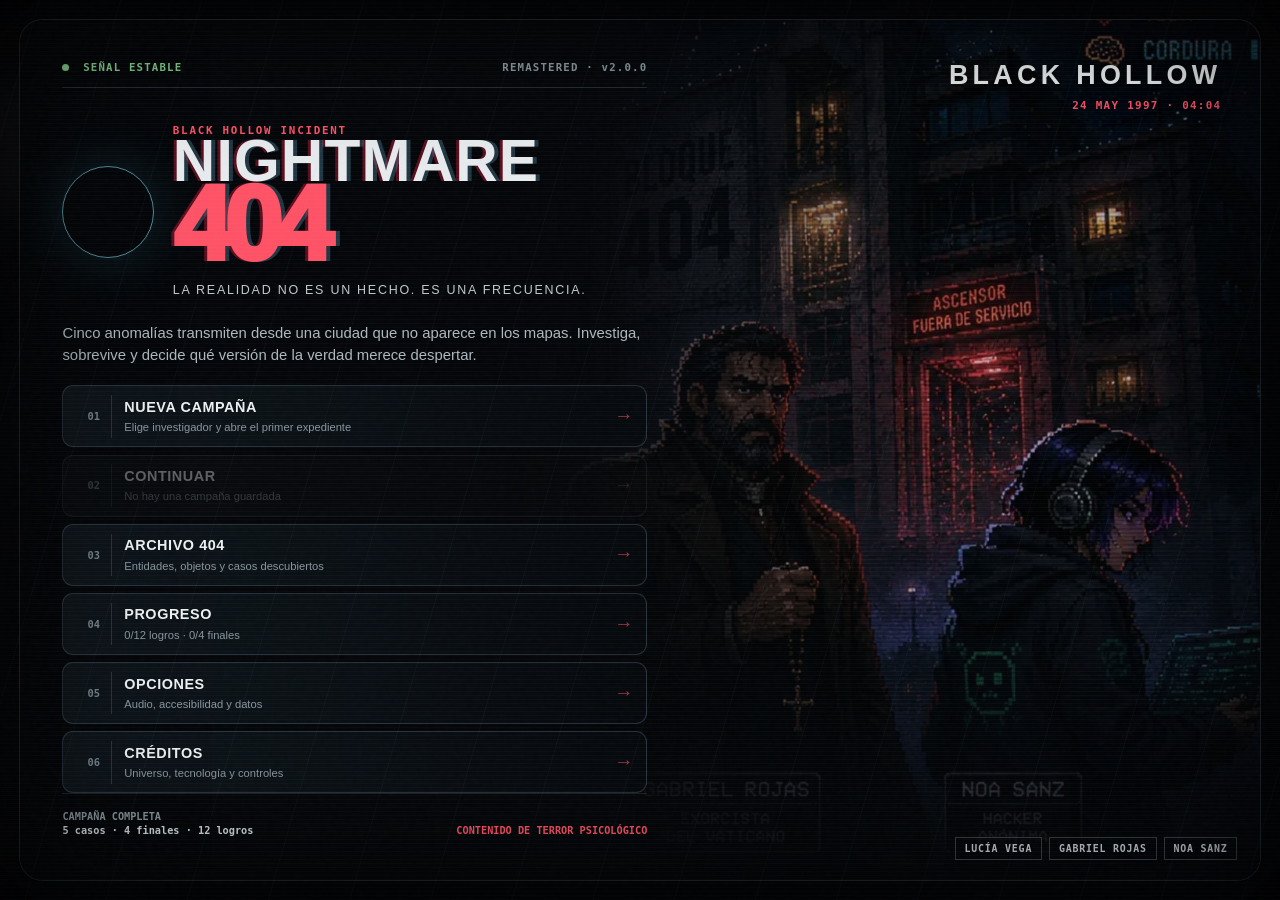
==== index.html @ e3b79ee9 "Add files via upload" ====
<!doctype html>
<html lang="es">
<head>
  <meta charset="utf-8">
  <meta name="viewport" content="width=device-width,initial-scale=1,viewport-fit=cover">
  <meta name="theme-color" content="#08090c">
  <meta name="description" content="Nightmare 404 v2.0.0 Remastered: juego web de terror psicológico, investigación y supervivencia en Black Hollow.">
  <meta name="color-scheme" content="dark">
  <meta name="application-name" content="Nightmare 404">
  <meta name="mobile-web-app-capable" content="yes">
  <meta name="apple-mobile-web-app-capable" content="yes">
  <meta name="apple-mobile-web-app-status-bar-style" content="black-translucent">
  <meta name="apple-mobile-web-app-title" content="Nightmare 404">
  <meta name="referrer" content="no-referrer">
  <meta http-equiv="Content-Security-Policy" content="default-src 'self'; script-src 'self'; style-src 'self'; img-src 'self' data:; font-src 'self'; connect-src 'self'; worker-src 'self'; manifest-src 'self'; object-src 'none'; base-uri 'self'; form-action 'self'">
  <title>Nightmare 404 — Remastered v2.0.0</title>
  <link rel="preload" href="assets/images/menu-hero.webp" as="image" type="image/webp">
  <link rel="icon" href="assets/icons/icon-192.png">
  <link rel="apple-touch-icon" href="assets/icons/icon-192.png">
  <link rel="manifest" href="manifest.webmanifest">
  <link rel="stylesheet" href="css/styles.css">
  <script src="js/data.js" defer></script>
  <script src="js/app.js" defer></script>
</head>
<body>
  <a class="skip-link" href="#main-content">Saltar al contenido</a>
  <div class="ambient-backdrop" aria-hidden="true"></div>
  <div class="rain-canvas" aria-hidden="true"></div>
  <div class="crt" aria-hidden="true"></div>
  <div class="noise" aria-hidden="true"></div>
  <div class="vignette" aria-hidden="true"></div>

  <main id="main-content" class="app-shell" tabindex="-1">
    <section id="screen-menu" class="screen screen--active menu-screen" aria-labelledby="game-title" aria-hidden="false">
      <div class="menu-cinematic">
        <div class="menu-visual" role="img" aria-label="Los investigadores frente al Bloque 404 bajo una tormenta">
          <div class="menu-visual__label"><span>BLACK HOLLOW</span><b>24 MAY 1997 · 04:04</b></div>
          <div class="menu-visual__cast" aria-hidden="true">
            <span>LUCÍA VEGA</span><span>GABRIEL ROJAS</span><span>NOA SANZ</span>
          </div>
        </div>

        <div class="menu-interface">
          <header class="system-strip">
            <span class="system-strip__signal"><i aria-hidden="true"></i> SEÑAL <b id="menu-signal">ESTABLE</b></span>
            <span>REMASTERED · v2.0.0</span>
          </header>

          <div class="menu-brand">
            <img src="assets/images/universe-404.webp" alt="Símbolo del Universo 404" class="universe-logo" width="768" height="768" decoding="async" fetchpriority="high">
            <div>
              <p class="overline">BLACK HOLLOW INCIDENT</p>
              <h1 id="game-title"><span>NIGHTMARE</span><strong>404</strong></h1>
              <p class="tagline">La realidad no es un hecho. Es una frecuencia.</p>
            </div>
          </div>

          <p class="menu-premise">Cinco anomalías transmiten desde una ciudad que no aparece en los mapas. Investiga, sobrevive y decide qué versión de la verdad merece despertar.</p>

          <nav class="main-menu" aria-label="Menú principal">
            <button type="button" data-action="new-game">
              <span class="menu-command">01</span><span><b>Nueva campaña</b><small>Elige investigador y abre el primer expediente</small></span><i aria-hidden="true">→</i>
            </button>
            <button type="button" data-action="continue" id="continue-btn">
              <span class="menu-command">02</span><span><b>Continuar</b><small id="continue-meta">No hay una campaña guardada</small></span><i aria-hidden="true">→</i>
            </button>
            <button type="button" data-action="archive">
              <span class="menu-command">03</span><span><b>Archivo 404</b><small>Entidades, objetos y casos descubiertos</small></span><i aria-hidden="true">→</i>
            </button>
            <button type="button" data-action="achievements">
              <span class="menu-command">04</span><span><b>Progreso</b><small id="profile-summary">Logros, finales y estadísticas</small></span><i aria-hidden="true">→</i>
            </button>
            <button type="button" data-action="settings">
              <span class="menu-command">05</span><span><b>Opciones</b><small>Audio, accesibilidad y datos</small></span><i aria-hidden="true">→</i>
            </button>
            <button type="button" data-action="credits">
              <span class="menu-command">06</span><span><b>Créditos</b><small>Universo, tecnología y controles</small></span><i aria-hidden="true">→</i>
            </button>
          </nav>

          <footer class="menu-footer">
            <div><span>CAMPAÑA COMPLETA</span><b>5 casos · 4 finales · 12 logros</b></div>
            <div class="menu-footer__warning">CONTENIDO DE TERROR PSICOLÓGICO</div>
          </footer>
        </div>
      </div>
    </section>

    <section id="screen-character" class="screen dossier-screen" aria-labelledby="character-title" aria-hidden="true">
      <header class="screen-header screen-header--hero">
        <button type="button" class="ghost-button" data-back="menu" aria-label="Volver al menú">← Menú</button>
        <div>
          <p class="eyebrow">PROTOCOLO DE ACCESO · NUEVA CAMPAÑA</p>
          <h2 id="character-title">Elige quién entra en Black Hollow</h2>
          <p>Cada investigador altera recursos, decisiones y estrategia. No existe una elección segura.</p>
        </div>
        <span class="header-code" aria-hidden="true">N404 / 01</span>
      </header>
      <div id="character-grid" class="character-grid"></div>
      <p class="help-text"><span aria-hidden="true">◇</span> La campaña completa puede terminarse con cualquiera de los tres investigadores.</p>
    </section>

    <section id="screen-map" class="screen map-screen" aria-labelledby="map-title" aria-hidden="true">
      <header class="campaign-hud glass-panel">
        <div class="hud-character">
          <img id="map-portrait" src="assets/images/lucia.webp" alt="" width="320" height="400" decoding="async">
          <div><span>INVESTIGADOR ACTIVO</span><strong id="map-name">—</strong><small id="map-role">—</small></div>
        </div>
        <div class="mini-meter"><span>VIDA</span><strong id="map-health">—</strong></div>
        <div class="mini-meter"><span>CORDURA</span><strong id="map-sanity">—</strong></div>
        <div class="mini-meter"><span>SEÑAL</span><strong id="map-signal">—</strong></div>
        <div class="mini-meter"><span>TIEMPO</span><strong id="map-time">—</strong></div>
        <button type="button" class="ghost-button" id="map-pause">Pausa</button>
      </header>

      <header class="screen-header map-heading">
        <div>
          <p class="eyebrow">RED DE ANOMALÍAS · BLACK HOLLOW</p>
          <h2 id="map-title">Selecciona el siguiente expediente</h2>
          <p>Los cuatro focos exteriores pueden investigarse en cualquier orden. El Nexo permanece bajo la ciudad.</p>
        </div>
        <div class="campaign-totals" aria-label="Progreso de campaña">
          <span><small>SELLOS</small><b id="map-seals">0</b></span>
          <span><small>CONOCIMIENTO</small><b id="map-knowledge">0</b></span>
          <span><small>CASOS</small><b id="map-cases">0/4</b></span>
        </div>
      </header>

      <div id="case-grid" class="case-grid"></div>

      <section class="campaign-brief glass-panel">
        <div class="campaign-brief__copy">
          <p class="eyebrow">TRANSMISIÓN INTERCEPTADA</p>
          <h3 id="brief-title">La ciudad sigue transmitiendo</h3>
          <p id="brief-copy">Cuatro anomalías rodean Black Hollow. Resolverlas abrirá el origen de la pesadilla.</p>
        </div>
        <div>
          <p class="weather-heading">PRONÓSTICO DE INTERFERENCIA</p>
          <div id="weather-report" class="weather-report"></div>
        </div>
      </section>
    </section>

    <section id="screen-game" class="screen game-screen" aria-labelledby="location-title" aria-hidden="true">
      <header class="hud glass-panel">
        <div class="hud-character">
          <img id="hud-portrait" src="assets/images/lucia.webp" alt="" width="320" height="400" decoding="async">
          <div><span>OPERADOR</span><strong id="hud-name">—</strong><small id="hud-case">—</small></div>
        </div>
        <div class="meter-group">
          <label><span>VIDA</span><b id="health-value">0/0</b></label>
          <div class="meter" id="health-meter" role="progressbar" aria-label="Vida" aria-valuemin="0" aria-valuemax="100" aria-valuenow="0"><span id="health-bar"></span></div>
        </div>
        <div class="meter-group">
          <label><span>CORDURA</span><b id="sanity-value">0/0</b></label>
          <div class="meter meter--sanity" id="sanity-meter" role="progressbar" aria-label="Cordura" aria-valuemin="0" aria-valuemax="100" aria-valuenow="0"><span id="sanity-bar"></span></div>
        </div>
        <div class="hud-stat"><span>SEÑAL</span><strong id="signal-value">0%</strong></div>
        <div class="hud-stat"><span>PISTAS</span><strong id="clue-value">0/4</strong></div>
        <button type="button" class="ghost-button" id="pause-btn" aria-haspopup="dialog">Pausa</button>
      </header>

      <div class="game-layout">
        <section class="scene-panel glass-panel">
          <div class="scene-art scene--block" id="scene-art" aria-hidden="true">
            <div class="sky-orb"></div>
            <div class="weather-layer"></div>
            <div class="scene-silhouette"></div>
            <div class="scene-glow"></div>
            <div class="scene-grid"></div>
            <span class="scene-code" id="scene-code">404</span>
            <span class="scene-frequency">FREQ. 0404.97</span>
          </div>
          <div class="scene-copy">
            <div class="scene-meta">
              <p class="eyebrow" id="time-label">DÍA 1 · 22:40</p>
              <p class="weather-chip" id="weather-label">//// LLUVIA</p>
            </div>
            <h2 id="location-title">Bloque 404</h2>
            <p id="scene-description">El ascensor marca una planta que no existe.</p>
          </div>
        </section>

        <aside class="side-panel glass-panel">
          <section class="mission-card">
            <p class="panel-kicker">DIRECTIVA ACTUAL</p>
            <h3>Objetivo</h3>
            <p id="objective-text">Reúne pistas y encuentra el foco de la anomalía.</p>
          </section>
          <section>
            <div class="panel-title"><h3>Equipo</h3><span id="inventory-count">0/6</span></div>
            <ul id="inventory-list" class="inventory-list"></ul>
          </section>
          <section class="log-section">
            <div class="panel-title"><h3>Registro</h3><span>ÚLTIMAS SEÑALES</span></div>
            <ol id="game-log" class="game-log"></ol>
          </section>
        </aside>
      </div>

      <div class="action-bar glass-panel" aria-label="Acciones del juego">
        <button type="button" id="explore-btn" data-game-action="explore"><span class="action-key">1</span><span><b>Explorar</b><small>Avanza y busca recursos</small></span></button>
        <button type="button" id="investigate-btn" data-game-action="investigate"><span class="action-key">2</span><span><b>Investigar</b><small>Busca pistas con cautela</small></span></button>
        <button type="button" id="rest-btn" data-game-action="rest"><span class="action-key">3</span><span><b>Recuperarse</b><small>Restaura cuerpo y mente</small></span></button>
        <button type="button" id="confront-btn" data-game-action="confront" disabled><span class="action-key">4</span><span><b>Confrontar foco</b><small>Abre el enfrentamiento final</small></span></button>
        <button type="button" id="return-map-btn" data-game-action="return"><span class="action-key">M</span><span><b>Mapa</b><small>Guardar y salir del caso</small></span></button>
      </div>
    </section>

    <section id="screen-info" class="screen dossier-screen" aria-labelledby="info-title" aria-hidden="true">
      <header class="screen-header screen-header--hero">
        <button type="button" class="ghost-button" data-back="menu">← Menú</button>
        <div><p class="eyebrow" id="info-eyebrow">ARCHIVO</p><h2 id="info-title">Archivo</h2><p>Documentación recuperada de la frecuencia 404.</p></div>
        <span class="header-code" aria-hidden="true">N404 / DB</span>
      </header>
      <div id="info-content" class="info-content glass-panel"></div>
    </section>
  </main>

  <dialog id="game-dialog" class="game-dialog" aria-labelledby="dialog-title">
    <div class="dialog-scanline" aria-hidden="true"></div>
    <div id="dialog-content"></div>
  </dialog>

  <div id="toast" class="toast" role="status" aria-live="polite"></div>
  <div id="live-region" class="sr-only" aria-live="assertive"></div>
  <noscript>Nightmare 404 necesita JavaScript para funcionar.</noscript>
</body>
</html>
---- css/styles.css ----
:root{
  --bg:#050608;
  --panel:#0a0f14;
  --panel-2:#101820;
  --ink:#edf1f2;
  --muted:#a9b4bb;
  --red:#ff5266;
  --red-dark:#86192a;
  --cyan:#6ed7e6;
  --green:#85d18c;
  --gold:#f2c66d;
  --purple:#b391e5;
  --border:#536674;
  --border-soft:rgba(125,151,168,.25);
  --glass:rgba(7,12,17,.82);
  --shadow:rgba(0,0,0,.82);
  --font-scale:1;
  --radius:18px;
}

*{box-sizing:border-box}
html{color-scheme:dark;font-size:calc(16px * var(--font-scale));scroll-behavior:smooth}
body{margin:0;min-height:100vh;background:#050608;color:var(--ink);font-family:Inter,ui-sans-serif,-apple-system,BlinkMacSystemFont,"Segoe UI",sans-serif;line-height:1.5;overflow-x:hidden}
button,input,select,textarea{font:inherit}
button{color:inherit}
button:focus-visible,input:focus-visible,select:focus-visible,textarea:focus-visible,a:focus-visible{outline:3px solid var(--cyan);outline-offset:4px}
button:disabled{opacity:.38;cursor:not-allowed;filter:grayscale(.55)}
img{max-width:100%}
a{color:var(--cyan)}
h1,h2,h3,p{overflow-wrap:anywhere}

.skip-link{position:fixed;z-index:1000;top:-100px;left:1rem;background:#ffffff;color:#000000;padding:.75rem 1rem;border-radius:8px}
.skip-link:focus{top:1rem}
.sr-only{position:absolute;width:1px;height:1px;margin:-1px;overflow:hidden;clip:rect(0,0,0,0);white-space:nowrap}

.ambient-backdrop,.rain-canvas,.crt,.noise,.vignette{position:fixed;inset:0;pointer-events:none}
.ambient-backdrop{z-index:-4;background:linear-gradient(rgba(3,5,8,.8),rgba(3,5,8,.94)),url('../assets/images/ambient-bg.webp') center/cover fixed no-repeat;transform:scale(1.04)}
.rain-canvas{z-index:80;opacity:.18;background:repeating-linear-gradient(106deg,transparent 0 37px,rgba(150,195,215,.25) 38px,transparent 39px 78px);animation:globalRain .7s linear infinite}
.crt,.noise,.vignette{z-index:90}
.crt{background:repeating-linear-gradient(0deg,rgba(255,255,255,.018) 0 1px,transparent 1px 4px);mix-blend-mode:screen}
.noise{opacity:.055;background-image:url("data:image/svg+xml,%3Csvg viewBox='0 0 180 180' xmlns='http://www.w3.org/2000/svg'%3E%3Cfilter id='n'%3E%3CfeTurbulence type='fractalNoise' baseFrequency='.78' numOctaves='3' stitchTiles='stitch'/%3E%3C/filter%3E%3Crect width='100%25' height='100%25' filter='url(%23n)' opacity='.38'/%3E%3C/svg%3E");animation:noiseShift .28s steps(2) infinite}
.vignette{box-shadow:inset 0 0 150px rgba(0,0,0,.78)}
body.no-crt .crt,body.no-crt .noise,body.no-crt .vignette,body.no-crt .rain-canvas{display:none}
body.reduce-motion *{animation-duration:.001ms!important;animation-iteration-count:1!important;scroll-behavior:auto!important;transition-duration:.001ms!important}
@media(prefers-reduced-motion:reduce){*{animation-duration:.001ms!important;animation-iteration-count:1!important;scroll-behavior:auto!important;transition-duration:.001ms!important}}

@keyframes globalRain{to{background-position:0 92px}}
@keyframes noiseShift{0%{transform:translate(0)}25%{transform:translate(-1%,1%)}50%{transform:translate(1%,-1%)}75%{transform:translate(1%,1%)}}
@keyframes screenIn{0%{opacity:0;transform:translateY(14px);filter:blur(7px)}100%{opacity:1;transform:none;filter:none}}
@keyframes heroDrift{0%,100%{transform:scale(1.025) translate3d(0,0,0)}50%{transform:scale(1.055) translate3d(-.7%,.4%,0)}}
@keyframes signalPulse{0%,100%{box-shadow:0 0 0 0 rgba(133,209,140,.2)}50%{box-shadow:0 0 0 8px rgba(133,209,140,0)}}
@keyframes rainFall{to{background-position:0 76px}}
@keyframes fogDrift{50%{transform:translateX(5%);opacity:.72}}
@keyframes stormFlash{0%,91%,100%{filter:none}93%{filter:brightness(1.75)}95%{filter:brightness(.62)}97%{filter:brightness(1.2)}}
@keyframes orbit{to{transform:rotate(360deg)}}
@keyframes scan{to{transform:translateY(700px)}}
@keyframes focusPulse{50%{border-color:rgba(255,82,102,.72);box-shadow:0 0 42px rgba(255,82,102,.14)}}

.app-shell{width:min(1680px,100%);margin:0 auto;padding:max(clamp(.55rem,1.5vw,1.35rem),env(safe-area-inset-top)) max(clamp(.55rem,1.5vw,1.35rem),env(safe-area-inset-right)) max(clamp(.55rem,1.5vw,1.35rem),env(safe-area-inset-bottom)) max(clamp(.55rem,1.5vw,1.35rem),env(safe-area-inset-left));min-height:100vh;display:grid}
.screen{display:none;min-height:calc(100vh - 2.7rem)}
.screen--active{display:block;animation:screenIn .46s cubic-bezier(.2,.75,.2,1)}
.glass-panel,.pixel-frame{border:1px solid var(--border-soft);border-radius:var(--radius);background:linear-gradient(145deg,rgba(14,22,29,.9),rgba(5,9,13,.92));box-shadow:0 22px 70px rgba(0,0,0,.52),inset 0 1px rgba(255,255,255,.045);backdrop-filter:blur(18px)}

/* MENU CINEMATOGRÁFICO */
.menu-screen{overflow:hidden}
.menu-cinematic{position:relative;min-height:calc(100vh - 2.7rem);border:1px solid rgba(129,154,170,.22);border-radius:24px;overflow:hidden;background:#05070a;box-shadow:0 35px 100px rgba(0,0,0,.75)}
.menu-visual{position:absolute;inset:0 0 0 38%;background:url('../assets/images/menu-hero.webp') center/cover no-repeat;overflow:hidden}
.menu-visual::before{content:"";position:absolute;inset:0;background:linear-gradient(90deg,#05070a 0%,rgba(5,7,10,.86) 10%,rgba(5,7,10,.16) 54%,rgba(5,7,10,.35) 100%),linear-gradient(0deg,rgba(3,5,8,.85),transparent 42%)}
.menu-visual::after{content:"";position:absolute;inset:0;background:radial-gradient(circle at 72% 48%,transparent 0 28%,rgba(3,5,8,.38) 72%)}
.menu-visual__label{position:absolute;z-index:2;right:clamp(1rem,3vw,2.4rem);top:clamp(1rem,3vw,2.2rem);display:grid;text-align:right;gap:.2rem;text-shadow:0 2px 16px #000}
.menu-visual__label span{font-size:clamp(1.15rem,2.1vw,2rem);font-weight:900;letter-spacing:.16em}
.menu-visual__label b{font:600 .68rem/1.2 ui-monospace,SFMono-Regular,Consolas,monospace;color:var(--red);letter-spacing:.12em}
.menu-visual__cast{position:absolute;z-index:2;right:1.4rem;bottom:1.25rem;display:flex;gap:.45rem;flex-wrap:wrap;justify-content:flex-end}
.menu-visual__cast span{padding:.35rem .55rem;border:1px solid rgba(194,211,220,.28);background:rgba(4,7,10,.7);font:600 .62rem/1 ui-monospace,SFMono-Regular,Consolas,monospace;letter-spacing:.08em;color:#c9d1d6}
.menu-interface{position:relative;z-index:4;width:min(720px,54%);min-height:calc(100vh - 2.7rem);padding:clamp(1.1rem,3.3vw,3.25rem);display:flex;flex-direction:column;background:linear-gradient(90deg,rgba(4,6,9,.995) 0%,rgba(4,6,9,.97) 74%,rgba(4,6,9,.05) 100%)}
.system-strip{display:flex;align-items:center;justify-content:space-between;gap:1rem;padding-bottom:.75rem;border-bottom:1px solid rgba(123,149,166,.24);font:600 .67rem/1.2 ui-monospace,SFMono-Regular,Consolas,monospace;letter-spacing:.11em;color:#8f9da6}
.system-strip__signal{color:var(--green)}
.system-strip__signal i{display:inline-block;width:7px;height:7px;border-radius:50%;margin-right:.38rem;background:var(--green);animation:signalPulse 2s infinite}
.system-strip b{font-weight:700}
.menu-brand{display:grid;grid-template-columns:92px minmax(0,1fr);gap:1.15rem;align-items:center;margin:clamp(1.25rem,4vh,3rem) 0 .8rem}
.universe-logo{width:92px;height:92px;aspect-ratio:1;align-self:center;border-radius:50%;object-fit:cover;filter:saturate(.8) contrast(1.13);border:1px solid rgba(110,215,230,.62);box-shadow:0 0 50px rgba(54,144,177,.22)}
.overline,.eyebrow,.panel-kicker{margin:0;color:var(--red);font:700 .68rem/1.3 ui-monospace,SFMono-Regular,Consolas,monospace;letter-spacing:.16em;text-transform:uppercase}
h1{margin:0;line-height:.78;letter-spacing:-.075em;font-size:clamp(3.8rem,8.2vw,7.8rem);text-shadow:4px 0 rgba(71,121,145,.42),-3px 0 rgba(127,18,38,.7)}
h1 span{display:block;font-size:.56em;color:#e8ecee;font-weight:800;letter-spacing:.02em}
h1 strong{display:block;color:var(--red);font-weight:950}
.tagline{margin:.9rem 0 0;color:#c1c9cd;font-size:.78rem;letter-spacing:.14em;text-transform:uppercase}
.menu-premise{max-width:590px;margin:.6rem 0 1.2rem;color:#aeb9bf;font-size:.93rem}
.main-menu{display:grid;gap:.45rem;max-width:590px}
.main-menu button{min-height:62px;display:grid;grid-template-columns:36px 1fr auto;align-items:center;gap:.75rem;width:100%;padding:.55rem .8rem;border:1px solid rgba(123,149,166,.26);border-radius:11px;background:linear-gradient(90deg,rgba(15,23,29,.9),rgba(7,11,15,.65));text-align:left;cursor:pointer;transition:transform .18s ease,border-color .18s ease,background .18s ease,box-shadow .18s ease}
.main-menu button:hover:not(:disabled),.main-menu button:focus-visible{transform:translateX(7px);border-color:rgba(255,82,102,.72);background:linear-gradient(90deg,rgba(96,18,31,.62),rgba(9,14,18,.74));box-shadow:0 12px 35px rgba(0,0,0,.34)}
.main-menu button>span:nth-child(2){display:grid;gap:.05rem}
.main-menu button b{font-size:.9rem;letter-spacing:.04em;text-transform:uppercase}
.main-menu button small{color:#89969e;font-size:.7rem}
.main-menu button>i{font-style:normal;color:var(--red);font-size:1.2rem;opacity:.6}
.menu-command{font:700 .65rem/1 ui-monospace,SFMono-Regular,Consolas,monospace;color:#75838c;border-right:1px solid rgba(123,149,166,.25);align-self:stretch;display:grid;place-items:center}
.main-menu button:disabled small{color:#78848b}
.menu-footer{margin-top:auto;padding-top:1rem;display:flex;justify-content:space-between;gap:1rem;align-items:flex-end;border-top:1px solid rgba(123,149,166,.2);font:600 .64rem/1.35 ui-monospace,SFMono-Regular,Consolas,monospace;color:#87949c}
.menu-footer div:first-child{display:grid}
.menu-footer b{color:#d5dcdf;font-weight:600}
.menu-footer__warning{color:var(--red);text-align:right}

/* CABECERAS Y DOSSIER */
.dossier-screen,.map-screen,.game-screen{padding:clamp(.2rem,1vw,.65rem)}
.screen-header{display:flex;align-items:center;gap:1.15rem;margin:.35rem 0 1rem}
.screen-header--hero{min-height:130px;padding:1rem clamp(.3rem,1vw,.8rem);border-bottom:1px solid rgba(123,149,166,.24);position:relative}
.screen-header--hero>div{max-width:950px}
.screen-header h2{margin:.15rem 0 .25rem;font-size:clamp(1.8rem,4.5vw,4rem);line-height:1.05;letter-spacing:-.035em}
.screen-header p:not(.eyebrow){margin:.2rem 0;color:var(--muted)}
.header-code{margin-left:auto;font:800 clamp(1.3rem,3.2vw,3.3rem)/1 ui-monospace,SFMono-Regular,Consolas,monospace;color:rgba(214,226,231,.08);white-space:nowrap}
.ghost-button{min-height:46px;padding:.65rem .85rem;border:1px solid rgba(123,149,166,.34);border-radius:10px;background:rgba(9,14,19,.82);text-transform:uppercase;letter-spacing:.07em;font-size:.72rem;cursor:pointer;transition:border-color .16s ease,background .16s ease,transform .16s ease}
.ghost-button:hover,.ghost-button:focus-visible{border-color:var(--red);background:rgba(85,16,28,.54);transform:translateY(-1px)}
.help-text{color:var(--muted);font-size:.78rem;margin:1rem 0}

/* PERSONAJES */
.character-grid{display:grid;grid-template-columns:repeat(3,minmax(0,1fr));gap:clamp(.75rem,1.4vw,1.3rem)}
.character-card{position:relative;min-height:610px;padding:0;overflow:hidden;border:1px solid rgba(123,149,166,.25);border-radius:18px;background:#0a0e12;text-align:left;cursor:pointer;box-shadow:0 18px 55px rgba(0,0,0,.45);transition:transform .24s ease,border-color .24s ease,box-shadow .24s ease}
.character-card::before{content:"";position:absolute;z-index:2;inset:0;background:linear-gradient(0deg,#070a0d 0 42%,rgba(7,10,13,.4) 68%,transparent 100%);pointer-events:none}
.character-card::after{content:attr(data-index);position:absolute;z-index:3;right:.75rem;top:.4rem;font:900 clamp(3.5rem,7vw,7rem)/1 ui-monospace,SFMono-Regular,Consolas,monospace;color:rgba(255,255,255,.08)}
.character-card:hover,.character-card:focus-visible{transform:translateY(-8px);border-color:rgba(255,82,102,.75);box-shadow:0 30px 80px rgba(0,0,0,.66),0 0 55px rgba(255,82,102,.08)}
.character-card img{display:block;width:100%;height:370px;object-fit:cover;object-position:top;filter:saturate(.74) contrast(1.08);transition:transform .6s ease,filter .3s ease}
.character-card:hover img{transform:scale(1.035);filter:saturate(.9) contrast(1.08)}
.character-card__body{position:relative;z-index:4;margin-top:-34px;padding:1.1rem 1.1rem 1.2rem}
.character-card .role{display:inline-flex;padding:.3rem .5rem;border:1px solid rgba(255,82,102,.4);border-radius:999px;background:rgba(87,14,27,.48);color:#ff9baa;font:700 .62rem/1 ui-monospace,SFMono-Regular,Consolas,monospace;text-transform:uppercase;letter-spacing:.09em}
.character-card h3{margin:.65rem 0 .15rem;font-size:1.55rem;line-height:1;color:#ffffff}
.character-card p{margin:.45rem 0;color:#adb7bc;font-size:.82rem;min-height:3.7em}
.stat-grid{display:grid;grid-template-columns:repeat(4,1fr);gap:.35rem;margin-top:.8rem}
.stat-grid span{padding:.45rem .25rem;border:1px solid rgba(123,149,166,.22);border-radius:8px;background:rgba(13,20,26,.72);text-align:center;color:#89969e;font:600 .6rem/1.35 ui-monospace,SFMono-Regular,Consolas,monospace}
.stat-grid b{color:#ffffff;font-size:.86rem}
.passive{min-height:0!important;margin-top:.8rem!important;padding:.75rem;border-left:2px solid var(--gold);background:rgba(242,198,109,.05);color:#e4cc96!important}
.special-line{min-height:0!important;color:#a8dce4!important;font-size:.75rem!important}

/* HUD */
.campaign-hud,.hud{display:grid;align-items:center;gap:.7rem;padding:.65rem .75rem;margin-bottom:.85rem;position:sticky;top:.45rem;z-index:20;border-radius:15px}
.campaign-hud{grid-template-columns:minmax(210px,1.55fr) repeat(4,.68fr) auto}
.hud{grid-template-columns:minmax(210px,1.5fr) 1fr 1fr .55fr .55fr auto}
.hud-character{display:flex;align-items:center;gap:.65rem;min-width:0}
.hud-character img{width:54px;height:54px;object-fit:cover;object-position:top;border:1px solid rgba(110,215,230,.35);border-radius:9px;filter:saturate(.75)}
.hud-character div{min-width:0;display:grid}
.hud-character span,.hud-character small{color:#89969e;font:600 .58rem/1.25 ui-monospace,SFMono-Regular,Consolas,monospace;letter-spacing:.08em;text-transform:uppercase;white-space:nowrap;overflow:hidden;text-overflow:ellipsis}
.hud-character strong{white-space:nowrap;overflow:hidden;text-overflow:ellipsis;font-size:.95rem}
.mini-meter,.hud-stat{text-align:center;border-left:1px solid rgba(123,149,166,.18)}
.mini-meter span,.mini-meter strong,.hud-stat span,.hud-stat strong{display:block}
.mini-meter span,.hud-stat span{color:#89969e;font:600 .58rem/1.2 ui-monospace,SFMono-Regular,Consolas,monospace;letter-spacing:.08em}
.mini-meter strong{font-size:.94rem}
.hud-stat strong{font-size:1.12rem}
.meter-group label{display:flex;justify-content:space-between;gap:.5rem;color:#8d9aa2;font:600 .61rem/1.2 ui-monospace,SFMono-Regular,Consolas,monospace;letter-spacing:.08em}
.meter-group label b{color:#e9edef}
.meter{height:9px;margin-top:.35rem;border-radius:999px;overflow:hidden;background:#171116;box-shadow:inset 0 0 0 1px rgba(255,82,102,.22)}
.meter span{display:block;height:100%;width:100%;background:linear-gradient(90deg,#8b172b,var(--red));box-shadow:0 0 18px rgba(255,82,102,.45);transition:width .28s ease}
.meter--sanity{background:#0d171b;box-shadow:inset 0 0 0 1px rgba(110,215,230,.2)}
.meter--sanity span{background:linear-gradient(90deg,#236273,var(--cyan));box-shadow:0 0 18px rgba(110,215,230,.42)}

/* MAPA */
.map-heading{justify-content:space-between;align-items:flex-end;margin:1.2rem .25rem 1rem}
.map-heading>div:first-child{max-width:900px}
.campaign-totals{display:flex;gap:.45rem;flex-wrap:wrap;justify-content:flex-end}
.campaign-totals span{min-width:92px;padding:.55rem .7rem;border:1px solid rgba(123,149,166,.24);border-radius:10px;background:rgba(9,14,19,.74);display:grid;text-align:center}
.campaign-totals small{color:#82909a;font:600 .55rem/1 ui-monospace,SFMono-Regular,Consolas,monospace;letter-spacing:.09em}
.campaign-totals b{font-size:1.2rem}
.case-grid{display:grid;grid-template-columns:repeat(12,1fr);gap:.75rem}
.case-card{--case-accent:#ff5266;position:relative;grid-column:span 3;min-height:390px;padding:1rem;display:flex;flex-direction:column;overflow:hidden;border:1px solid rgba(123,149,166,.24);border-radius:16px;background:linear-gradient(155deg,rgba(16,24,31,.96),rgba(5,8,12,.98));box-shadow:0 18px 48px rgba(0,0,0,.44);transition:transform .22s ease,border-color .22s ease,box-shadow .22s ease}
.case-card:nth-child(2){--case-accent:#73d0b0}.case-card:nth-child(3){--case-accent:#a6bd72}.case-card:nth-child(4){--case-accent:#c291bd}.case-card:nth-child(5){--case-accent:#e9a955;grid-column:1/-1;min-height:235px;padding-right:min(42%,520px)}
.case-card::before{content:"";position:absolute;inset:0;background:radial-gradient(circle at 90% 0,var(--case-glow,rgba(255,82,102,.17)),transparent 46%),linear-gradient(135deg,transparent 0 58%,rgba(255,255,255,.025) 58% 60%,transparent 60%);pointer-events:none}
.case-card::after{content:attr(data-icon);position:absolute;right:-.1rem;bottom:-.55rem;font:900 clamp(7rem,10vw,11rem)/1 ui-monospace,SFMono-Regular,Consolas,monospace;color:rgba(255,255,255,.035);text-shadow:0 0 40px var(--case-glow);pointer-events:none}
.case-card:hover{transform:translateY(-5px);border-color:color-mix(in srgb,var(--case-accent) 65%,transparent);box-shadow:0 28px 70px rgba(0,0,0,.58)}
.case-card.completed{border-color:rgba(133,209,140,.52)}
.case-card.active{animation:focusPulse 2.2s infinite}
.case-card.locked{filter:grayscale(.82);opacity:.58}
.case-card__version{position:relative;z-index:1;color:var(--case-accent);font:700 .62rem/1 ui-monospace,SFMono-Regular,Consolas,monospace;letter-spacing:.13em}
.case-card h3{position:relative;z-index:1;margin:.55rem 0 .15rem;font-size:clamp(1.25rem,1.8vw,1.75rem);line-height:1.02}
.case-location{position:relative;z-index:1;color:#b6c1c7;font:600 .66rem/1.2 ui-monospace,SFMono-Regular,Consolas,monospace;text-transform:uppercase;letter-spacing:.1em}
.case-card p{position:relative;z-index:1;color:#a8b2b8;font-size:.79rem}
.case-card p b{color:#dde3e6}
.case-status{position:relative;z-index:2;margin-top:auto;display:grid;gap:.55rem}
.case-status span{color:#87949c;font:600 .61rem/1.3 ui-monospace,SFMono-Regular,Consolas,monospace;letter-spacing:.06em}
.case-card__action{width:100%;min-height:44px;padding:.65rem .75rem;border:1px solid color-mix(in srgb,var(--case-accent) 42%,transparent);border-radius:9px;background:color-mix(in srgb,var(--case-accent) 11%,rgba(7,11,15,.9));text-align:center;text-transform:uppercase;letter-spacing:.06em;font-size:.69rem;cursor:pointer;transition:background .18s ease,border-color .18s ease}
.case-card__action:hover:not(:disabled),.case-card__action:focus-visible{background:color-mix(in srgb,var(--case-accent) 24%,rgba(7,11,15,.9));border-color:var(--case-accent)}
.campaign-brief{margin-top:.8rem;padding:1rem;display:grid;grid-template-columns:1.4fr 1fr;gap:1.2rem;align-items:center}
.campaign-brief h3{margin:.2rem 0 .3rem;font-size:1.3rem}
.campaign-brief p{margin:.2rem 0;color:#abb5ba}
.weather-heading{margin:0 0 .4rem!important;color:#87949c!important;font:600 .58rem/1 ui-monospace,SFMono-Regular,Consolas,monospace;letter-spacing:.1em}
.weather-report{display:grid;grid-template-columns:repeat(3,1fr);gap:.4rem}
.weather-day{padding:.5rem;border:1px solid rgba(123,149,166,.2);border-radius:9px;background:rgba(4,8,11,.55);text-align:center}
.weather-day strong,.weather-day span{display:block}
.weather-day strong{font:700 .59rem/1.2 ui-monospace,SFMono-Regular,Consolas,monospace;color:#cdd5d9}
.weather-day span{margin-top:.2rem;color:#97a5ad;font-size:.67rem}

/* ESCENA DE JUEGO */
.game-layout{display:grid;grid-template-columns:minmax(0,1.9fr) minmax(310px,.72fr);gap:.75rem}
.scene-panel{min-height:620px;display:grid;grid-template-rows:1fr auto;overflow:hidden;border-radius:18px}
.scene-art{position:relative;min-height:455px;overflow:hidden;background:#071018;isolation:isolate}
.scene-art::before,.scene-art::after{content:"";position:absolute;pointer-events:none}
.scene-art::before{inset:0;z-index:9;background:linear-gradient(115deg,transparent 0 46%,rgba(145,196,220,.08) 47% 48%,transparent 49%),repeating-linear-gradient(90deg,transparent 0 119px,rgba(255,255,255,.025) 120px)}
.scene-art::after{inset:0;z-index:10;background:linear-gradient(0deg,rgba(3,5,8,.94),transparent 48%),radial-gradient(circle at center,transparent 0 50%,rgba(0,0,0,.42) 100%)}
.scene-grid{position:absolute;z-index:7;inset:0;background-image:linear-gradient(rgba(105,140,157,.035) 1px,transparent 1px),linear-gradient(90deg,rgba(105,140,157,.035) 1px,transparent 1px);background-size:42px 42px;mask-image:linear-gradient(transparent,black)}
.scene-silhouette{position:absolute;z-index:3;left:18%;right:18%;bottom:0;height:78%;border:2px solid #31404a;box-shadow:-50px 30px 0 #0b1116,50px 30px 0 #0b1116}
.scene-glow{position:absolute;z-index:2;inset:0;background:radial-gradient(circle at 58% 58%,rgba(255,82,102,.24),transparent 21%)}
.scene-code{position:absolute;z-index:5;top:8%;left:50%;transform:translateX(-50%);font:900 clamp(4rem,10vw,9rem)/1 ui-monospace,SFMono-Regular,Consolas,monospace;color:rgba(230,237,240,.11);letter-spacing:-.08em}
.scene-frequency{position:absolute;z-index:11;right:1rem;bottom:.75rem;color:rgba(214,227,232,.38);font:600 .58rem/1 ui-monospace,SFMono-Regular,Consolas,monospace;letter-spacing:.12em}
.sky-orb{display:none}
.weather-layer{position:absolute;inset:-70px 0;z-index:8;pointer-events:none}
.scene-art[data-weather="rain"] .weather-layer{background:repeating-linear-gradient(104deg,transparent 0 27px,rgba(136,189,214,.24) 28px,transparent 29px 57px);animation:rainFall .48s linear infinite}
.scene-art[data-weather="storm"]{animation:stormFlash 5s infinite}
.scene-art[data-weather="storm"] .weather-layer{background:repeating-linear-gradient(104deg,transparent 0 19px,rgba(159,211,235,.32) 20px,transparent 21px 44px);animation:rainFall .34s linear infinite}
.scene-art[data-weather="fog"] .weather-layer{inset:30% -15% 0;background:repeating-linear-gradient(0deg,rgba(159,180,188,.09) 0 22px,transparent 22px 45px);filter:blur(8px);animation:fogDrift 4s ease-in-out infinite}
.scene-art[data-weather="ash"] .weather-layer{background-image:radial-gradient(circle,rgba(210,210,210,.42) 0 1px,transparent 1.5px);background-size:32px 34px;animation:rainFall 2.2s linear infinite}
.scene-art[data-weather="eclipse"] .sky-orb{display:block;position:absolute;z-index:2;top:8%;right:12%;width:94px;aspect-ratio:1;border-radius:50%;background:#020303;box-shadow:0 0 0 10px rgba(185,73,60,.12),0 0 42px rgba(198,82,64,.28)}
.scene--block{background:radial-gradient(circle at 65% 40%,rgba(126,18,35,.28),transparent 21%),linear-gradient(#07101a 0 48%,#080a0d 48%)}
.scene--block .scene-silhouette{background:linear-gradient(90deg,#10171c,#20282d 48%,#10171c)}
.scene--block .scene-silhouette::before{content:"BLOQUE";position:absolute;top:5%;left:50%;transform:translateX(-50%);color:#4b565c;font-size:clamp(1rem,3vw,2.6rem);font-weight:900}
.scene--block .scene-silhouette::after{content:"";position:absolute;bottom:0;left:42%;width:17%;height:38%;background:linear-gradient(90deg,#28080e,#8e182b,#25070c);box-shadow:0 0 30px rgba(255,82,102,.4)}
.scene--hospital{background:radial-gradient(circle at 58% 52%,rgba(63,133,115,.26),transparent 26%),linear-gradient(#061114 0 52%,#0a0e0f 52%)}
.scene--hospital .scene-silhouette{left:14%;right:14%;height:66%;background:linear-gradient(#d6d9d0 0 5%,#243035 5% 100%);border-color:#4b595c;box-shadow:none}
.scene--hospital .scene-silhouette::before{content:"SAINT MERCY";position:absolute;top:8%;left:50%;transform:translateX(-50%);color:rgba(181,207,199,.2);font-size:clamp(1rem,3vw,2.7rem);font-weight:900;white-space:nowrap}
.scene--hospital .scene-silhouette::after{content:"+";position:absolute;top:32%;left:50%;transform:translate(-50%,-50%);font-size:8rem;color:rgba(114,209,174,.13)}
.scene--forest{background:radial-gradient(circle at 55% 40%,rgba(111,131,70,.24),transparent 28%),linear-gradient(#050b0d 0 58%,#080b08 58%)}
.scene--forest .scene-silhouette{left:0;right:0;height:91%;border:0;background:repeating-linear-gradient(84deg,transparent 0 48px,#111c18 49px 68px,transparent 69px 108px);box-shadow:none}
.scene--forest .scene-silhouette::before{content:"";position:absolute;inset:28% 0 0;background:repeating-linear-gradient(103deg,transparent 0 60px,#15231c 61px 75px,transparent 76px 130px)}
.scene--mansion{background:radial-gradient(circle at 52% 42%,rgba(135,77,121,.27),transparent 26%),linear-gradient(#0b0910 0 49%,#090709 49%)}
.scene--mansion .scene-silhouette{left:15%;right:15%;height:72%;background:linear-gradient(90deg,#15131a,#211b24 52%,#141219);box-shadow:-65px 45px 0 #0e0c11,65px 45px 0 #0e0c11;border-color:#3d3442;clip-path:polygon(0 22%,18% 22%,18% 9%,33% 9%,50% 0,67% 9%,82% 9%,82% 22%,100% 22%,100% 100%,0 100%)}
.scene--mansion .scene-silhouette::before{content:"ASHCROFT";position:absolute;top:27%;left:50%;transform:translateX(-50%);font-size:clamp(1rem,3vw,2.5rem);color:rgba(191,164,193,.16);font-weight:900}
.scene--nexus{background:radial-gradient(circle at 50% 50%,rgba(230,142,50,.29),transparent 19%),radial-gradient(circle at 50% 50%,#071a39 0 12%,#04080f 45%,#010203 80%)}
.scene--nexus .scene-silhouette{left:24%;right:24%;height:68%;bottom:7%;border:2px solid rgba(90,151,196,.35);border-radius:50%;background:conic-gradient(from 0deg,rgba(26,88,163,.35),rgba(229,133,28,.35),rgba(20,70,137,.35),rgba(235,145,31,.32),rgba(26,88,163,.35));box-shadow:0 0 0 34px rgba(17,73,134,.07),0 0 60px rgba(58,123,182,.25);animation:orbit 26s linear infinite}
.scene--nexus .scene-silhouette::before,.scene--nexus .scene-silhouette::after{content:"";position:absolute;border-radius:50%;background:#325b75;border:3px solid #7da0a6}
.scene--nexus .scene-silhouette::before{width:20%;aspect-ratio:1;left:-8%;top:42%}
.scene--nexus .scene-silhouette::after{width:14%;aspect-ratio:1;right:-4%;top:18%}
.scene-copy{position:relative;padding:1.1rem 1.25rem 1.25rem;border-top:1px solid rgba(123,149,166,.2);background:linear-gradient(90deg,rgba(8,13,18,.98),rgba(10,15,20,.92))}
.scene-copy::before{content:"";position:absolute;left:0;top:0;bottom:0;width:3px;background:var(--red)}
.scene-meta{display:flex;justify-content:space-between;gap:1rem;align-items:center}
.scene-copy h2{margin:.2rem 0 .3rem;font-size:clamp(1.6rem,3.4vw,3rem);line-height:1}
.scene-copy>p:last-child{margin:.2rem 0;color:#b3bdc2}
.weather-chip{margin:0;padding:.28rem .48rem;border:1px solid rgba(110,215,230,.35);border-radius:999px;color:var(--cyan);font:600 .61rem/1 ui-monospace,SFMono-Regular,Consolas,monospace;letter-spacing:.08em}
.side-panel{min-height:620px;padding:1rem;display:flex;flex-direction:column;gap:.85rem}
.side-panel section{padding-bottom:.85rem;border-bottom:1px solid rgba(123,149,166,.18)}
.side-panel section:last-child{border-bottom:0;padding-bottom:0}
.mission-card{padding:.85rem!important;border:1px solid rgba(255,82,102,.24)!important;border-radius:12px;background:linear-gradient(135deg,rgba(95,15,29,.22),rgba(8,12,16,.32))}
.panel-kicker{font-size:.58rem;margin-bottom:.3rem}
.side-panel h3{margin:0;font-size:.92rem;text-transform:uppercase;letter-spacing:.06em}
.side-panel p{margin:.25rem 0;color:#adb7bc;font-size:.78rem}
.panel-title{display:flex;justify-content:space-between;align-items:center;gap:.75rem;margin-bottom:.5rem}
.panel-title span{color:#7f8d95;font:600 .57rem/1 ui-monospace,SFMono-Regular,Consolas,monospace;letter-spacing:.08em}
.inventory-list,.game-log{list-style:none;padding:0;margin:0;display:grid;gap:.38rem}
.inventory-list{grid-template-columns:repeat(2,minmax(0,1fr))}
.inventory-list li{min-width:0;border:1px solid rgba(123,149,166,.2);border-radius:8px;background:rgba(4,8,11,.56);font-size:.69rem;overflow:hidden;text-overflow:ellipsis;white-space:nowrap}
.inventory-list li:not(:has(button)){min-height:44px;padding:.65rem;display:flex;align-items:center}
.inventory-list .empty{grid-column:1/-1;justify-content:center;color:#87949c;text-align:center}
.inventory-button{width:100%;min-height:44px;padding:.55rem .6rem;border:0;background:transparent;text-align:left;color:#e3e8ea;cursor:pointer;overflow:hidden;text-overflow:ellipsis;white-space:nowrap}
.inventory-button:hover,.inventory-button:focus-visible{background:rgba(110,215,230,.1)}
.inventory-list .key-item{color:#c3aee4;font-style:italic;border-color:rgba(179,145,229,.26)}
.log-section{min-height:0;flex:1;display:flex;flex-direction:column}
.game-log{max-height:265px;overflow:auto;counter-reset:log;padding-right:.2rem}
.game-log li{position:relative;padding:.4rem .35rem .4rem 2.15rem;border-left:1px solid rgba(123,149,166,.22);color:#929fa7;font-size:.68rem}
.game-log li::before{counter-increment:log;content:counter(log,decimal-leading-zero);position:absolute;left:.45rem;color:#5d6b74;font:600 .58rem/1 ui-monospace,SFMono-Regular,Consolas,monospace}
.action-bar{display:grid;grid-template-columns:1.1fr 1.1fr 1fr 1.25fr .8fr;gap:.45rem;padding:.55rem;margin-top:.75rem;position:sticky;bottom:.35rem;z-index:18;border-radius:15px}
.action-bar button{min-height:66px;display:grid;grid-template-columns:30px 1fr;align-items:center;gap:.5rem;padding:.5rem .55rem;border:1px solid rgba(123,149,166,.22);border-radius:10px;background:linear-gradient(145deg,rgba(18,27,34,.94),rgba(7,11,15,.9));text-align:left;cursor:pointer;transition:border-color .17s ease,background .17s ease,transform .17s ease}
.action-bar button:hover:not(:disabled),.action-bar button:focus-visible{border-color:rgba(255,82,102,.65);background:linear-gradient(145deg,rgba(83,15,28,.7),rgba(8,12,16,.94));transform:translateY(-2px)}
.action-bar button>span:last-child{display:grid}
.action-bar button b{font-size:.73rem;text-transform:uppercase;letter-spacing:.04em}
.action-bar button small{color:#7e8c94;font-size:.59rem}
.action-key{width:28px;height:28px;display:grid;place-items:center;border:1px solid rgba(255,82,102,.38);border-radius:7px;color:var(--red);font:700 .65rem/1 ui-monospace,SFMono-Regular,Consolas,monospace}

/* DIÁLOGOS */
.game-dialog{width:min(760px,calc(100% - 1.2rem));max-height:90vh;padding:0;border:1px solid rgba(128,156,173,.46);border-radius:18px;color:var(--ink);background:rgba(6,10,14,.985);box-shadow:0 0 0 100vmax rgba(0,0,0,.78),0 35px 110px #000;overflow:hidden}
.game-dialog::backdrop{background:rgba(0,0,0,.35);backdrop-filter:blur(8px)}
.dialog-scanline{position:absolute;z-index:3;inset:-10px 0 auto;height:2px;background:linear-gradient(90deg,transparent,rgba(110,215,230,.65),transparent);box-shadow:0 0 18px rgba(110,215,230,.35);animation:scan 5s linear infinite;pointer-events:none}
.dialog-body{position:relative;padding:clamp(1.15rem,4vw,2rem)}
.dialog-body::before{content:"";position:absolute;left:0;top:0;width:4px;height:100%;background:linear-gradient(var(--red),transparent)}
.dialog-body h2{margin:.25rem 0 .75rem;font-size:clamp(1.55rem,4vw,2.7rem);line-height:1.05}
.dialog-body>p{color:#b9c2c7}
.event-kicker{margin:0!important;color:var(--red)!important;font:700 .67rem/1.2 ui-monospace,SFMono-Regular,Consolas,monospace;letter-spacing:.15em;text-transform:uppercase}
.dialog-actions{display:grid;gap:.5rem;margin-top:1.1rem}
.dialog-actions button{min-height:50px;padding:.65rem .8rem;border:1px solid rgba(123,149,166,.3);border-radius:9px;background:linear-gradient(90deg,rgba(17,26,33,.96),rgba(7,11,15,.92));text-align:left;cursor:pointer;transition:border-color .17s ease,background .17s ease,transform .17s ease}
.dialog-actions button:hover:not(:disabled),.dialog-actions button:focus-visible{border-color:rgba(255,82,102,.68);background:linear-gradient(90deg,rgba(88,16,29,.62),rgba(8,12,16,.94));transform:translateX(4px)}
.choice-note{display:block;margin-top:.18rem;color:#88959d;font-size:.67rem}
.enemy-card{display:grid;grid-template-columns:130px 1fr;gap:1.1rem;align-items:start}
.enemy-icon{height:130px;display:grid;place-items:center;border:1px solid rgba(255,82,102,.35);border-radius:14px;background:radial-gradient(circle,rgba(255,82,102,.22),rgba(4,7,9,.9));color:#eef1f2;font:900 2.8rem/1 ui-monospace,SFMono-Regular,Consolas,monospace;text-shadow:2px 0 var(--red);box-shadow:inset 0 0 35px rgba(255,82,102,.09)}
.combat-stats{display:flex;gap:.45rem;flex-wrap:wrap;margin:.75rem 0}
.combat-stats span{padding:.35rem .5rem;border:1px solid rgba(123,149,166,.26);border-radius:7px;background:rgba(8,13,17,.7);font-size:.69rem}
.outcome{padding:.7rem!important;border-left:2px solid var(--gold);background:rgba(242,198,109,.05);color:#e7d2a5!important}
.ending{text-align:center}
.ending-icon{width:120px;aspect-ratio:1;margin:0 auto 1rem;display:grid;place-items:center;border:2px solid rgba(123,149,166,.36);border-radius:50%;background:radial-gradient(circle,rgba(77,148,185,.23),rgba(4,8,10,.9));font-size:2.5rem}
.ending.good .ending-icon{border-color:#6dad76;color:#a9dfaf}.ending.dark .ending-icon{border-color:var(--red);color:#ff98a4}.ending.secret .ending-icon{border-color:var(--gold);color:#ffdb91}

/* ARCHIVO Y OPCIONES */
.info-content{padding:clamp(.85rem,2vw,1.35rem)}
.info-content>p{color:#b6c0c5}
.info-content>h3{margin:1.5rem 0 .65rem;color:var(--red);font-size:.78rem;text-transform:uppercase;letter-spacing:.1em}
.info-content>h3:first-child{margin-top:0}
.info-grid{display:grid;grid-template-columns:repeat(3,minmax(0,1fr));gap:.65rem}
.info-card{position:relative;padding:.9rem;border:1px solid rgba(123,149,166,.22);border-radius:12px;background:linear-gradient(145deg,rgba(15,23,29,.74),rgba(6,10,14,.74));overflow:hidden}
.info-card::after{content:"";position:absolute;width:70px;height:70px;right:-30px;top:-30px;border-radius:50%;background:rgba(110,215,230,.04)}
.info-card h3{margin:0 0 .4rem;font-size:.94rem}
.info-card p{margin:.25rem 0;color:#a8b3b9;font-size:.76rem}
.info-card.locked{filter:grayscale(1);opacity:.48}.info-card.unlocked{border-color:rgba(133,209,140,.42);box-shadow:inset 0 0 25px rgba(133,209,140,.035)}
.settings-form{display:grid;gap:.55rem;max-width:760px}
.setting-row{min-height:58px;display:flex;justify-content:space-between;gap:1rem;align-items:center;padding:.75rem .85rem;border:1px solid rgba(123,149,166,.22);border-radius:10px;background:rgba(5,9,13,.55)}
.setting-row input{width:1.35rem;height:1.35rem;accent-color:var(--red)}
.data-actions{display:grid;grid-template-columns:repeat(2,1fr);gap:.5rem;margin-top:.7rem}
.data-actions textarea{grid-column:1/-1;min-height:125px;padding:.7rem;border:1px solid rgba(123,149,166,.28);border-radius:10px;background:#05080a;color:var(--ink);font:400 .7rem/1.4 ui-monospace,SFMono-Regular,Consolas,monospace}

.toast{position:fixed;z-index:120;left:50%;bottom:max(1.1rem,env(safe-area-inset-bottom));transform:translate(-50%,calc(100% + 5rem));max-width:min(90vw,560px);padding:.75rem 1rem;border:1px solid rgba(255,82,102,.65);border-radius:10px;background:rgba(7,12,17,.96);box-shadow:0 18px 55px #000;color:#ffffff;text-align:center;font:600 .72rem/1.3 ui-monospace,SFMono-Regular,Consolas,monospace;letter-spacing:.04em;transition:transform .25s ease}
.toast.show{transform:translate(-50%,0)}

@media(max-width:1240px){
  .menu-interface{width:min(680px,60%)}.menu-visual{left:31%}
  .case-card{grid-column:span 6}.case-card:nth-child(5){grid-column:1/-1;padding-right:1rem;min-height:300px}
  .campaign-hud{grid-template-columns:1.5fr repeat(3,.65fr) auto}.campaign-hud .mini-meter:nth-of-type(5){display:none}
}
@media(max-width:980px){
  .menu-cinematic{display:flex;flex-direction:column;min-height:calc(100vh - 1.2rem)}
  .menu-visual{position:relative;inset:auto;min-height:42vh;background-position:center 28%;order:0}
  .menu-visual::before{background:linear-gradient(0deg,#05070a 0%,rgba(5,7,10,.05) 55%,rgba(5,7,10,.25) 100%)}
  .menu-interface{width:100%;min-height:auto;margin-top:-2px;padding:1.25rem;order:1;background:#05070a}
  .menu-brand{margin:1rem 0 .5rem}.menu-premise{max-width:none}.main-menu{max-width:none}.menu-footer{margin-top:1.2rem}
  .character-grid{grid-template-columns:1fr}.character-card{min-height:0;display:grid;grid-template-columns:minmax(210px,34%) 1fr}.character-card::before{background:linear-gradient(90deg,transparent 0 25%,#070a0d 38% 100%)}.character-card img{height:100%;min-height:360px}.character-card__body{margin:0;align-self:center}.character-card::after{font-size:5rem}
  .campaign-hud,.hud{position:static;grid-template-columns:1fr 1fr 1fr}.campaign-hud .hud-character,.hud .hud-character{grid-column:1/3}.campaign-hud .ghost-button,.hud .ghost-button{grid-column:3}.campaign-hud .mini-meter,.hud .meter-group,.hud .hud-stat{border-left:0}
  .game-layout{grid-template-columns:1fr}.side-panel{min-height:auto}.scene-panel{min-height:540px}.scene-art{min-height:370px}.log-section{min-height:180px}
  .action-bar{grid-template-columns:repeat(2,1fr);position:static}.action-bar button:last-child{grid-column:1/-1}
  .info-grid{grid-template-columns:repeat(2,1fr)}
}
@media(max-width:700px){
  :root{--radius:13px}
  .app-shell{padding:max(.35rem,env(safe-area-inset-top)) max(.35rem,env(safe-area-inset-right)) max(.45rem,env(safe-area-inset-bottom)) max(.35rem,env(safe-area-inset-left))}.screen{min-height:calc(100vh - .8rem)}
  .menu-cinematic{border-radius:16px}.menu-visual{min-height:34vh;background-position:53% 25%}.menu-visual__cast{display:none}.menu-visual__label{right:.75rem;top:.75rem}.menu-interface{padding:1rem}
  .system-strip{font-size:.58rem}.menu-brand{grid-template-columns:67px 1fr;gap:.75rem}.universe-logo{width:67px;height:67px}h1{font-size:clamp(3.25rem,18vw,5.5rem)}.tagline{font-size:.64rem}.menu-premise{font-size:.82rem;margin-bottom:.8rem}
  .main-menu button{min-height:58px;grid-template-columns:30px 1fr auto;padding:.45rem .6rem}.main-menu button small{font-size:.64rem}.menu-footer{display:grid;align-items:start}.menu-footer__warning{text-align:left}
  .screen-header{align-items:flex-start}.screen-header--hero{min-height:110px}.screen-header--hero>div p:not(.eyebrow){display:none}.header-code{display:none}.screen-header h2{font-size:clamp(1.65rem,9vw,2.65rem)}
  .character-card{display:block}.character-card::before{background:linear-gradient(0deg,#070a0d 0 48%,rgba(7,10,13,.24) 82%,transparent)}.character-card img{width:100%;height:350px;min-height:0}.character-card__body{margin-top:-42px}.character-card p{min-height:0}.stat-grid{grid-template-columns:repeat(2,1fr)}
  .campaign-hud,.hud{grid-template-columns:1fr 1fr;padding:.55rem}.campaign-hud .hud-character,.hud .hud-character{grid-column:1/2}.campaign-hud .ghost-button,.hud .ghost-button{grid-column:2}.campaign-hud .mini-meter:nth-of-type(4){display:none}
  .map-heading{display:block}.campaign-totals{justify-content:flex-start;margin-top:.65rem}.campaign-totals span{min-width:82px}.case-grid{grid-template-columns:1fr}.case-card,.case-card:nth-child(5){grid-column:auto;min-height:310px;padding-right:1rem}.case-card:nth-child(5){min-height:325px}
  .campaign-brief{grid-template-columns:1fr}.weather-report{grid-template-columns:repeat(3,1fr)}
  .scene-panel{min-height:490px}.scene-art{min-height:300px}.scene-silhouette{left:7%;right:7%}.scene-code{top:6%}.scene-copy{padding:.9rem 1rem}.scene-meta{align-items:flex-start;flex-direction:column;gap:.35rem}.weather-chip{align-self:flex-start}
  .inventory-list{grid-template-columns:1fr}.action-bar{grid-template-columns:1fr}.action-bar button:last-child{grid-column:auto}.action-bar button{min-height:60px}
  .game-dialog{max-height:94vh}.enemy-card{grid-template-columns:1fr}.enemy-icon{height:90px}.dialog-body{padding:1rem}
  .info-grid{grid-template-columns:1fr}.data-actions{grid-template-columns:1fr}.data-actions textarea{grid-column:auto}
}
@media(max-width:380px){
  .menu-visual{min-height:29vh}.menu-brand{grid-template-columns:56px 1fr}.universe-logo{width:56px;height:56px}.main-menu button{grid-template-columns:26px 1fr auto}.main-menu button small{display:none}.menu-footer{font-size:.58rem}
  .campaign-totals span{min-width:74px;padding:.45rem}.weather-day{padding:.4rem .2rem}
}
body.high-contrast{--ink:#ffffff;--muted:#d2d9dc;--border:#8fa4b0;--red:#ff6678;--cyan:#84e8f4;--panel:#050709;--border-soft:rgba(180,209,224,.52)}
body.signal-danger .hud{border-color:rgba(255,82,102,.5);box-shadow:0 22px 70px rgba(0,0,0,.52),0 0 42px rgba(255,82,102,.11)}
body.signal-danger .noise{opacity:.1}
body[data-screen="menu"] .ambient-backdrop{opacity:.55}
body[data-screen="game"] .rain-canvas{opacity:.11}
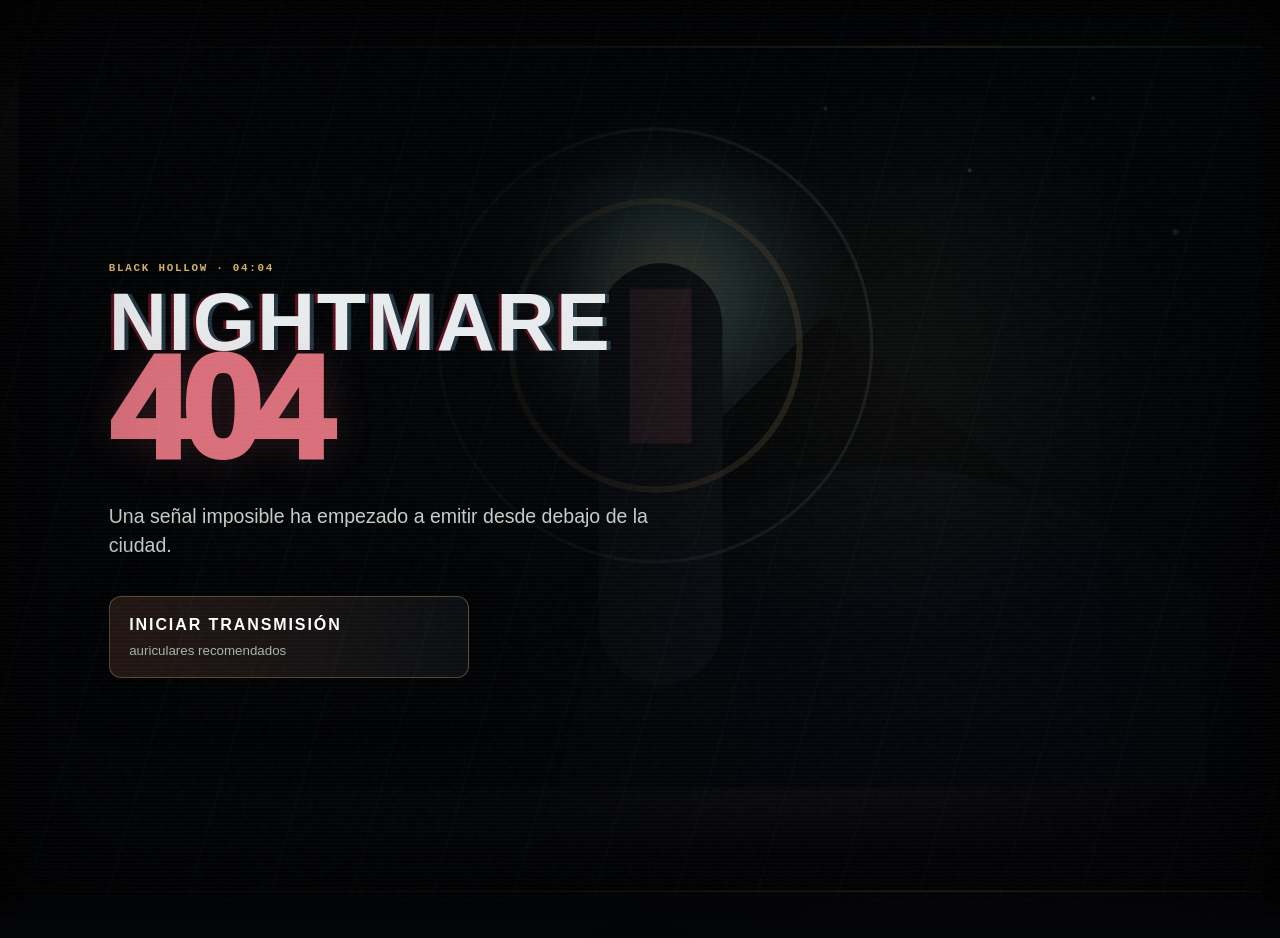
==== commit 3fbc8534: "Add files via upload" ====
--- a/index.html
+++ b/index.html
@@ -4,7 +4,7 @@
   <meta charset="utf-8">
   <meta name="viewport" content="width=device-width,initial-scale=1,viewport-fit=cover">
   <meta name="theme-color" content="#08090c">
-  <meta name="description" content="Nightmare 404 v2.0.0 Remastered: juego web de terror psicológico, investigación y supervivencia en Black Hollow.">
+  <meta name="description" content="Nightmare 404 v3.1.0 — Nocturne Edition: horror cósmico web con pantalla de transmisión, portadas de expedientes, stingers por escenario, galería y PWA offline.">
   <meta name="color-scheme" content="dark">
   <meta name="application-name" content="Nightmare 404">
   <meta name="mobile-web-app-capable" content="yes">
@@ -12,14 +12,26 @@
   <meta name="apple-mobile-web-app-status-bar-style" content="black-translucent">
   <meta name="apple-mobile-web-app-title" content="Nightmare 404">
   <meta name="referrer" content="no-referrer">
-  <meta http-equiv="Content-Security-Policy" content="default-src 'self'; script-src 'self'; style-src 'self'; img-src 'self' data:; font-src 'self'; connect-src 'self'; worker-src 'self'; manifest-src 'self'; object-src 'none'; base-uri 'self'; form-action 'self'">
-  <title>Nightmare 404 — Remastered v2.0.0</title>
+  <link rel="canonical" href="https://ivan7800.github.io/Nightmare-404/">
+  <meta property="og:type" content="website">
+  <meta property="og:site_name" content="Nightmare 404">
+  <meta property="og:title" content="Nightmare 404 — Cosmic Descent">
+  <meta property="og:description" content="Survival horror cósmico local-first con arte original de jefes, eventos ilustrados, mezcla de audio por canales, campaña completa y PWA offline.">
+  <meta property="og:url" content="https://ivan7800.github.io/Nightmare-404/">
+  <meta property="og:image" content="https://ivan7800.github.io/Nightmare-404/assets/images/menu-hero.webp">
+  <meta name="twitter:card" content="summary_large_image">
+  <meta http-equiv="Content-Security-Policy" content="default-src 'self'; script-src 'self'; style-src 'self'; img-src 'self' data:; font-src 'self'; connect-src 'self'; media-src 'self'; worker-src 'self'; manifest-src 'self'; object-src 'none'; base-uri 'self'; form-action 'self'">
+  <title>Nightmare 404 — Nocturne Edition v3.1.0</title>
   <link rel="preload" href="assets/images/menu-hero.webp" as="image" type="image/webp">
   <link rel="icon" href="assets/icons/icon-192.png">
   <link rel="apple-touch-icon" href="assets/icons/icon-192.png">
   <link rel="manifest" href="manifest.webmanifest">
   <link rel="stylesheet" href="css/styles.css">
+  <link rel="stylesheet" href="css/premium.css">
   <script src="js/data.js" defer></script>
+  <script src="js/modules/premium-art.js" defer></script>
+  <script src="js/modules/premium-audio.js" defer></script>
+  <script src="js/modules/nocturne-ui.js" defer></script>
   <script src="js/app.js" defer></script>
 </head>
 <body>
@@ -31,31 +43,43 @@
   <div class="vignette" aria-hidden="true"></div>
 
   <main id="main-content" class="app-shell" tabindex="-1">
-    <section id="screen-menu" class="screen screen--active menu-screen" aria-labelledby="game-title" aria-hidden="false">
+    <section id="screen-intro" class="screen screen--active intro-screen" aria-labelledby="intro-title" aria-hidden="false">
+      <div class="intro-stage">
+        <img src="assets/art/prologue/signal.svg" alt="Black Hollow bajo la transmisión 404" class="intro-art" width="1600" height="900" decoding="async" fetchpriority="high">
+        <div class="intro-overlay">
+          <p class="overline">BLACK HOLLOW · 04:04</p>
+          <h1 id="intro-title"><span>NIGHTMARE</span><strong>404</strong></h1>
+          <p class="intro-copy">Una señal imposible ha empezado a emitir desde debajo de la ciudad.</p>
+          <button type="button" id="enter-signal" class="intro-enter"><span>INICIAR TRANSMISIÓN</span><small>auriculares recomendados</small></button>
+        </div>
+      </div>
+    </section>
+
+    <section id="screen-menu" class="screen menu-screen" aria-labelledby="game-title" aria-hidden="true">
       <div class="menu-cinematic">
         <div class="menu-visual" role="img" aria-label="Los investigadores frente al Bloque 404 bajo una tormenta">
           <div class="menu-visual__label"><span>BLACK HOLLOW</span><b>24 MAY 1997 · 04:04</b></div>
           <div class="menu-visual__cast" aria-hidden="true">
-            <span>LUCÍA VEGA</span><span>GABRIEL ROJAS</span><span>NOA SANZ</span>
+            <span>LUCÍA VEGA</span><span>MATÍAS RIVAS</span><span>NOA SANZ</span>
           </div>
         </div>
 
         <div class="menu-interface">
           <header class="system-strip">
             <span class="system-strip__signal"><i aria-hidden="true"></i> SEÑAL <b id="menu-signal">ESTABLE</b></span>
-            <span>REMASTERED · v2.0.0</span>
+            <span>NOCTURNE EDITION · v3.1.0</span>
           </header>
 
           <div class="menu-brand">
             <img src="assets/images/universe-404.webp" alt="Símbolo del Universo 404" class="universe-logo" width="768" height="768" decoding="async" fetchpriority="high">
             <div>
               <p class="overline">BLACK HOLLOW INCIDENT</p>
-              <h1 id="game-title"><span>NIGHTMARE</span><strong>404</strong></h1>
-              <p class="tagline">La realidad no es un hecho. Es una frecuencia.</p>
+              <h1 id="game-title"><span>NIGHTMARE</span><strong>404</strong><small class="brand-edition">NOCTURNE EDITION</small></h1>
+              <p class="tagline">La realidad no se rompe. Te contempla.</p>
             </div>
           </div>
 
-          <p class="menu-premise">Cinco anomalías transmiten desde una ciudad que no aparece en los mapas. Investiga, sobrevive y decide qué versión de la verdad merece despertar.</p>
+          <p class="menu-premise">Cinco anomalías laten bajo Black Hollow como órganos de una inteligencia oceánica y antigua. Investiga, sobrevive y decide cuánto abismo puede tolerar la ciudad antes de mirarte de vuelta.</p>
 
           <nav class="main-menu" aria-label="Menú principal">
             <button type="button" data-action="new-game">
@@ -76,11 +100,17 @@
             <button type="button" data-action="credits">
               <span class="menu-command">06</span><span><b>Créditos</b><small>Universo, tecnología y controles</small></span><i aria-hidden="true">→</i>
             </button>
+                      <button type="button" data-action="gallery">
+              <span class="menu-command">07</span><span><b>Galería de producción</b><small>Prólogo, jefes, eventos ilustrados y finales</small></span><i aria-hidden="true">→</i>
+            </button>
+            <button type="button" data-action="transmissions">
+              <span class="menu-command">08</span><span><b>Sala de transmisiones</b><small>Escucha ecos ambientales de los expedientes recuperados</small></span><i aria-hidden="true">→</i>
+            </button>
           </nav>
 
           <footer class="menu-footer">
-            <div><span>CAMPAÑA COMPLETA</span><b>5 casos · 4 finales · 12 logros</b></div>
-            <div class="menu-footer__warning">CONTENIDO DE TERROR PSICOLÓGICO</div>
+            <div><span>CAMPAÑA COMPLETA</span><b>5 casos · 4 finales · 12 logros · prólogo y galería</b></div>
+            <div class="menu-footer__warning">TERROR CÓSMICO · HORROR PSICOLÓGICO</div>
           </footer>
         </div>
       </div>
@@ -91,8 +121,8 @@
         <button type="button" class="ghost-button" data-back="menu" aria-label="Volver al menú">← Menú</button>
         <div>
           <p class="eyebrow">PROTOCOLO DE ACCESO · NUEVA CAMPAÑA</p>
-          <h2 id="character-title">Elige quién entra en Black Hollow</h2>
-          <p>Cada investigador altera recursos, decisiones y estrategia. No existe una elección segura.</p>
+          <h2 id="character-title">Elige quién desciende a Black Hollow</h2>
+          <p>Cada investigador altera recursos, decisiones y estrategia. Ninguna elección sale intacta del abismo.</p>
         </div>
         <span class="header-code" aria-hidden="true">N404 / 01</span>
       </header>
@@ -115,9 +145,9 @@
 
       <header class="screen-header map-heading">
         <div>
-          <p class="eyebrow">RED DE ANOMALÍAS · BLACK HOLLOW</p>
+          <p class="eyebrow">CARTOGRAFÍA IMPOSIBLE · BLACK HOLLOW</p>
           <h2 id="map-title">Selecciona el siguiente expediente</h2>
-          <p>Los cuatro focos exteriores pueden investigarse en cualquier orden. El Nexo permanece bajo la ciudad.</p>
+          <p>Los cuatro focos exteriores pueden investigarse en cualquier orden. Bajo todos ellos duerme una conciencia que no pertenece a la Tierra.</p>
         </div>
         <div class="campaign-totals" aria-label="Progreso de campaña">
           <span><small>SELLOS</small><b id="map-seals">0</b></span>
@@ -130,9 +160,9 @@
 
       <section class="campaign-brief glass-panel">
         <div class="campaign-brief__copy">
-          <p class="eyebrow">TRANSMISIÓN INTERCEPTADA</p>
+          <p class="eyebrow">LITURGIA INTERCEPTADA</p>
           <h3 id="brief-title">La ciudad sigue transmitiendo</h3>
-          <p id="brief-copy">Cuatro anomalías rodean Black Hollow. Resolverlas abrirá el origen de la pesadilla.</p>
+          <p id="brief-copy">Cuatro heridas rodean Black Hollow. Resolverlas revelará si la pesadilla es un mensaje o una invitación.</p>
         </div>
         <div>
           <p class="weather-heading">PRONÓSTICO DE INTERFERENCIA</p>
@@ -163,13 +193,22 @@
       <div class="game-layout">
         <section class="scene-panel glass-panel">
           <div class="scene-art scene--block" id="scene-art" aria-hidden="true">
+            <div class="scene-bg"></div>
             <div class="sky-orb"></div>
             <div class="weather-layer"></div>
+            <div class="scene-fog"></div>
+            <div class="scene-light"></div>
             <div class="scene-silhouette"></div>
             <div class="scene-glow"></div>
             <div class="scene-grid"></div>
+            <div class="scene-particles"></div>
+            <div class="scene-alive" aria-hidden="true"><span></span><span></span><span></span></div>
+            <div class="scene-apparition" aria-hidden="true"><i></i></div>
+            <div class="scene-chromatic"></div>
+            <div class="scene-frame"></div>
+            <span class="scene-sector" id="scene-sector">SECTOR RESIDENCIAL</span>
             <span class="scene-code" id="scene-code">404</span>
-            <span class="scene-frequency">FREQ. 0404.97</span>
+            <span class="scene-frequency" id="scene-frequency">FREQ. 0404.97</span>
           </div>
           <div class="scene-copy">
             <div class="scene-meta">
@@ -183,7 +222,7 @@
 
         <aside class="side-panel glass-panel">
           <section class="mission-card">
-            <p class="panel-kicker">DIRECTIVA ACTUAL</p>
+            <p class="panel-kicker">MANDATO DEL UMBRAL</p>
             <h3>Objetivo</h3>
             <p id="objective-text">Reúne pistas y encuentra el foco de la anomalía.</p>
           </section>
@@ -192,7 +231,7 @@
             <ul id="inventory-list" class="inventory-list"></ul>
           </section>
           <section class="log-section">
-            <div class="panel-title"><h3>Registro</h3><span>ÚLTIMAS SEÑALES</span></div>
+            <div class="panel-title"><h3>Registro</h3><span>ECOS DEL ABISMO</span></div>
             <ol id="game-log" class="game-log"></ol>
           </section>
         </aside>
@@ -203,7 +242,7 @@
         <button type="button" id="investigate-btn" data-game-action="investigate"><span class="action-key">2</span><span><b>Investigar</b><small>Busca pistas con cautela</small></span></button>
         <button type="button" id="rest-btn" data-game-action="rest"><span class="action-key">3</span><span><b>Recuperarse</b><small>Restaura cuerpo y mente</small></span></button>
         <button type="button" id="confront-btn" data-game-action="confront" disabled><span class="action-key">4</span><span><b>Confrontar foco</b><small>Abre el enfrentamiento final</small></span></button>
-        <button type="button" id="return-map-btn" data-game-action="return"><span class="action-key">M</span><span><b>Mapa</b><small>Guardar y salir del caso</small></span></button>
+        <button type="button" id="return-map-btn" data-game-action="return"><span class="action-key">M</span><span><b>Mapa</b><small>Guardar y abandonar el umbral</small></span></button>
       </div>
     </section>
 
@@ -222,6 +261,8 @@
     <div id="dialog-content"></div>
   </dialog>
 
+  <div id="location-splash" class="location-splash" aria-hidden="true"><div><span id="location-splash-code">BLACK HOLLOW</span><strong id="location-splash-title">SECTOR 404</strong><small id="location-splash-time">04:04</small></div></div>
+  <div id="anomaly-flash" class="anomaly-flash" aria-hidden="true"><span>404</span><i></i></div>
   <div id="toast" class="toast" role="status" aria-live="polite"></div>
   <div id="live-region" class="sr-only" aria-live="assertive"></div>
   <noscript>Nightmare 404 necesita JavaScript para funcionar.</noscript>
--- a/css/styles.css
+++ b/css/styles.css
@@ -343,3 +343,523 @@
 body.signal-danger .noise{opacity:.1}
 body[data-screen="menu"] .ambient-backdrop{opacity:.55}
 body[data-screen="game"] .rain-canvas{opacity:.11}
+
+
+/* VISUAL UPGRADE base inherited from v2.1.0 */
+:root{
+  --glass-strong:rgba(6,10,14,.92);
+  --panel-glow:0 24px 80px rgba(0,0,0,.58);
+}
+
+.menu-cinematic::before{content:"";position:absolute;inset:-10% auto -10% -12%;width:38%;background:radial-gradient(circle at 62% 50%,rgba(110,215,230,.16),transparent 56%);filter:blur(28px);pointer-events:none;z-index:1}
+.menu-cinematic::after{content:"";position:absolute;inset:0;background:linear-gradient(120deg,transparent 0 48%,rgba(255,255,255,.04) 49%,transparent 50%);background-size:240% 100%;animation:beamSweep 11s linear infinite;pointer-events:none;z-index:2}
+.menu-visual{animation:heroDrift 13s ease-in-out infinite}
+.menu-interface{box-shadow:var(--panel-glow)}
+.menu-interface::after{content:"";position:absolute;inset:0 22% 0 auto;width:1px;background:linear-gradient(transparent,rgba(110,215,230,.22),transparent);pointer-events:none}
+.menu-brand{position:relative}
+.menu-brand::after{content:"";position:absolute;left:22px;top:8px;width:148px;height:148px;background:radial-gradient(circle,rgba(110,215,230,.12),transparent 65%);filter:blur(10px);pointer-events:none}
+.universe-logo{animation:orbPulse 4.4s ease-in-out infinite}
+.main-menu button{position:relative;overflow:hidden}
+.main-menu button::before{content:"";position:absolute;inset:auto -30% 0 auto;width:42%;height:1px;background:linear-gradient(90deg,transparent,rgba(255,255,255,.55),transparent);opacity:.3;transform:translateX(0);transition:transform .35s ease,opacity .35s ease}
+.main-menu button:hover::before,.main-menu button:focus-visible::before{transform:translateX(-180%);opacity:.75}
+.menu-footer,.campaign-brief,.scene-copy,.side-panel,.info-card,.setting-row,.data-actions textarea{box-shadow:var(--panel-glow)}
+
+.character-card{background:linear-gradient(180deg,#10161c,#080c10)}
+.character-card::after{text-shadow:0 0 26px rgba(255,255,255,.09)}
+.character-card::before{background:linear-gradient(0deg,#070a0d 0 38%,rgba(7,10,13,.55) 64%,rgba(7,10,13,.16) 100%)}
+.character-card__body{backdrop-filter:blur(8px)}
+.character-card .role{box-shadow:0 0 0 1px rgba(255,82,102,.15),0 6px 16px rgba(0,0,0,.28)}
+.character-card h3{text-shadow:0 8px 22px rgba(0,0,0,.4)}
+.stat-grid span,.passive,.special-line{position:relative;z-index:2}
+.stat-grid span{background:linear-gradient(180deg,rgba(18,27,35,.92),rgba(7,11,15,.9));box-shadow:inset 0 1px rgba(255,255,255,.04)}
+.passive,.special-line{padding:.55rem .7rem;border:1px solid rgba(123,149,166,.16);border-radius:10px;background:rgba(6,10,14,.45)}
+
+.case-card{background:linear-gradient(160deg,rgba(18,27,34,.98),rgba(5,8,12,.98));box-shadow:0 24px 62px rgba(0,0,0,.52)}
+.case-card::before{background:radial-gradient(circle at 90% 0,var(--case-glow,rgba(255,82,102,.17)),transparent 46%),linear-gradient(135deg,transparent 0 58%,rgba(255,255,255,.03) 58% 60%,transparent 60%),repeating-linear-gradient(0deg,transparent 0 24px,rgba(255,255,255,.015) 24px 25px)}
+.case-meta-strip{position:relative;z-index:1;display:flex;gap:.45rem;flex-wrap:wrap;margin:.55rem 0 .35rem}
+.case-badge{display:inline-flex;align-items:center;min-height:24px;padding:.26rem .48rem;border:1px solid rgba(123,149,166,.26);border-radius:999px;background:rgba(4,8,11,.65);color:#cfd8dc;font:700 .58rem/1 ui-monospace,SFMono-Regular,Consolas,monospace;letter-spacing:.08em}
+.case-badge--scene{color:color-mix(in srgb,var(--case-accent) 76%,#ffffff)}
+.case-progress{position:relative;z-index:1;height:8px;margin:.3rem 0 .85rem;border-radius:999px;overflow:hidden;border:1px solid rgba(123,149,166,.18);background:rgba(3,6,9,.65)}
+.case-progress span{display:block;height:100%;border-radius:inherit;background:linear-gradient(90deg,color-mix(in srgb,var(--case-accent) 78%,#ffffff),var(--case-accent));box-shadow:0 0 18px color-mix(in srgb,var(--case-accent) 46%,transparent);animation:progressGlow 2.6s linear infinite}
+.case-card[data-scene="hospital"] .case-progress span{background:linear-gradient(90deg,#b7f4df,#73d0b0)}
+.case-card[data-scene="forest"] .case-progress span{background:linear-gradient(90deg,#d3e3aa,#a6bd72)}
+.case-card[data-scene="mansion"] .case-progress span{background:linear-gradient(90deg,#e6c7e1,#c291bd)}
+.case-card[data-scene="nexus"] .case-progress span{background:linear-gradient(90deg,#ffd58a,#e9a955)}
+
+.scene-panel,.campaign-hud,.hud,.campaign-brief,.side-panel,.info-card,.setting-row{background:linear-gradient(145deg,rgba(14,22,29,.92),rgba(5,9,13,.94));box-shadow:var(--panel-glow)}
+.scene-art{background:radial-gradient(circle at 50% 22%,rgba(110,215,230,.06),transparent 25%),#071018}
+.scene-art::before{background:linear-gradient(115deg,transparent 0 44%,rgba(145,196,220,.08) 45% 46%,transparent 47%),repeating-linear-gradient(90deg,transparent 0 119px,rgba(255,255,255,.028) 120px),linear-gradient(180deg,rgba(255,255,255,.04),transparent 22%)}
+.scene-art::after{background:linear-gradient(0deg,rgba(3,5,8,.94),transparent 44%),radial-gradient(circle at center,transparent 0 54%,rgba(0,0,0,.46) 100%)}
+.scene-glow{background:radial-gradient(circle at 58% 58%,color-mix(in srgb,var(--scene-accent, #ff5266) 34%,transparent),transparent 24%)}
+.scene-glow::before,.scene-glow::after{content:"";position:absolute;pointer-events:none}
+.scene-glow::before{inset:7% 18% auto 18%;height:42%;background:radial-gradient(circle at 50% 0,color-mix(in srgb,var(--scene-accent, #ff5266) 15%,transparent),transparent 72%);filter:blur(18px);opacity:calc(.45 + (var(--signal-intensity, .25) * .45))}
+.scene-glow::after{inset:auto -12% 6% -12%;height:28%;background:radial-gradient(circle at 50% 50%,rgba(255,255,255,.05),transparent 62%);filter:blur(20px);opacity:.5}
+.scene-frequency{padding:.22rem .42rem;border:1px solid rgba(123,149,166,.18);border-radius:999px;background:rgba(4,8,11,.54);backdrop-filter:blur(8px)}
+.scene-code{text-shadow:0 0 28px color-mix(in srgb,var(--scene-accent, #ff5266) 22%,transparent)}
+.scene-art[data-daypart="amanecer"],.scene-art[data-daypart="mañana"]{filter:saturate(1.05) brightness(1.04)}
+.scene-art[data-daypart="tarde"],.scene-art[data-daypart="atardecer"]{filter:saturate(1.08) brightness(.96)}
+.scene-art[data-daypart="madrugada"],.scene-art[data-daypart="noche"]{filter:saturate(.95) brightness(.88)}
+.scene-art[data-alert="warning"] .scene-frequency,.scene-art[data-alert="warning"] .scene-code{border-color:rgba(242,198,109,.35);color:rgba(255,227,178,.68)}
+.scene-art[data-alert="critical"] .scene-frequency,.scene-art[data-alert="critical"] .scene-code{border-color:rgba(255,82,102,.46);color:rgba(255,184,196,.82)}
+.scene-art[data-alert="critical"] .scene-glow::before{opacity:.88}
+.scene--block .scene-silhouette{background:linear-gradient(90deg,#10171c,#20282d 48%,#10171c),repeating-linear-gradient(90deg,transparent 0 44px,rgba(153,171,184,.09) 45px 47px,transparent 48px 88px)}
+.scene--hospital .scene-silhouette{background:linear-gradient(#d6d9d0 0 5%,#243035 5% 100%),repeating-linear-gradient(90deg,transparent 0 58px,rgba(189,228,216,.08) 59px 62px,transparent 63px 118px)}
+.scene--forest .scene-silhouette::after{content:"";position:absolute;left:10%;right:10%;bottom:0;height:34%;background:radial-gradient(circle at 20% 80%,rgba(166,189,114,.08),transparent 18%),radial-gradient(circle at 78% 75%,rgba(166,189,114,.08),transparent 18%)}
+.scene--mansion .scene-silhouette::after{content:"";position:absolute;left:22%;right:22%;bottom:24%;height:16%;background:repeating-linear-gradient(90deg,transparent 0 26px,rgba(227,199,230,.08) 26px 32px,transparent 32px 60px)}
+.scene--nexus .scene-silhouette{box-shadow:0 0 0 34px rgba(17,73,134,.07),0 0 60px rgba(58,123,182,.25),0 0 120px rgba(233,169,85,.12)}
+
+.mission-card{box-shadow:inset 0 0 0 1px rgba(255,82,102,.08),0 18px 40px rgba(0,0,0,.32)}
+.inventory-list li,.weather-day,.info-card,.setting-row,.data-actions textarea,.dialog-actions button{backdrop-filter:blur(10px)}
+.inventory-button:hover,.inventory-button:focus-visible{background:linear-gradient(90deg,rgba(110,215,230,.14),transparent)}
+.game-log li{position:relative;padding-left:.8rem}
+.game-log li::before{content:"";position:absolute;left:0;top:.68rem;width:6px;height:6px;border-radius:50%;background:var(--cyan);box-shadow:0 0 16px rgba(110,215,230,.32)}
+
+body.health-warning #health-meter,body.health-warning #map-health{box-shadow:0 0 0 1px rgba(242,198,109,.18)}
+body.health-critical #health-meter{box-shadow:0 0 0 1px rgba(255,82,102,.26),0 0 20px rgba(255,82,102,.12)}
+body.sanity-warning #sanity-meter{box-shadow:0 0 0 1px rgba(179,145,229,.2)}
+body.sanity-critical #sanity-meter{box-shadow:0 0 0 1px rgba(179,145,229,.28),0 0 20px rgba(179,145,229,.12)}
+body.signal-danger .scene-panel,body.signal-danger .campaign-hud{border-color:rgba(255,82,102,.34)}
+body[data-daypart="atardecer"] .ambient-backdrop{filter:hue-rotate(-16deg) saturate(1.06)}
+body[data-daypart="mañana"] .ambient-backdrop{filter:brightness(1.04)}
+body[data-daypart="madrugada"] .ambient-backdrop,body[data-daypart="noche"] .ambient-backdrop{filter:brightness(.86)}
+
+@keyframes beamSweep{0%{background-position:180% 0}100%{background-position:-60% 0}}
+@keyframes orbPulse{0%,100%{transform:scale(1);box-shadow:0 0 50px rgba(54,144,177,.22)}50%{transform:scale(1.03);box-shadow:0 0 62px rgba(54,144,177,.35)}}
+@keyframes progressGlow{0%{filter:saturate(.95)}50%{filter:saturate(1.12)}100%{filter:saturate(.95)}}
+
+/* CINEMATIC BUILD v2.2.0 */
+:root{
+  --ease-cinematic:cubic-bezier(.2,.75,.18,1);
+  --ease-snap:cubic-bezier(.18,.9,.3,1.25);
+  --parallax-x:0px;
+  --parallax-y:0px;
+  --sanity-ratio:1;
+  --health-ratio:1;
+  --signal-ratio:.07;
+}
+
+/* Entrada y microinteracciones */
+.screen--enter{animation:cinematicEnter .68s var(--ease-cinematic) both!important}
+button{transform-origin:center;will-change:transform}
+button.button-press{animation:buttonPress .28s var(--ease-snap)}
+.ghost-button,.case-card__action,.action-bar button,.dialog-actions button,.inventory-button,.main-menu button{transition:transform .22s var(--ease-cinematic),border-color .22s ease,background .22s ease,box-shadow .22s ease,filter .22s ease}
+.ghost-button:hover:not(:disabled),.ghost-button:focus-visible{transform:translateY(-2px);box-shadow:0 12px 28px rgba(0,0,0,.34),0 0 0 1px rgba(110,215,230,.12) inset}
+
+/* HUD */
+.hud{position:sticky;top:max(.35rem,env(safe-area-inset-top));z-index:35;overflow:hidden}
+.hud::before{content:"";position:absolute;inset:0;pointer-events:none;background:linear-gradient(90deg,transparent,rgba(110,215,230,.045),transparent);transform:translateX(-100%);animation:hudSweep 8s linear infinite}
+.hud-character img{transition:filter .35s ease,transform .35s var(--ease-cinematic);filter:saturate(.82) contrast(1.08)}
+.hud-character:hover img{transform:scale(1.04);filter:saturate(1) contrast(1.12)}
+.meter{position:relative;overflow:hidden;background:rgba(1,5,8,.82);box-shadow:inset 0 0 0 1px rgba(255,255,255,.025)}
+.meter::after{content:"";position:absolute;inset:0;background:linear-gradient(100deg,transparent 0 40%,rgba(255,255,255,.22) 48%,transparent 56%);transform:translateX(-140%);animation:meterShine 5.8s ease-in-out infinite}
+.meter>span{transition:width .55s var(--ease-cinematic);box-shadow:0 0 18px rgba(255,82,102,.24)}
+.meter--sanity>span{box-shadow:0 0 18px rgba(110,215,230,.2)}
+.hud-stat strong,.meter-group b{display:inline-block;transition:color .2s ease,text-shadow .2s ease}
+.hud-pop--health{animation:hudHealth .52s var(--ease-snap)}
+.hud-pop--sanity{animation:hudSanity .52s var(--ease-snap)}
+.hud-pop--signal{animation:hudSignal .58s var(--ease-snap)}
+.hud-pop--clue{animation:hudClue .65s var(--ease-snap)}
+body.signal-danger #signal-value{color:#ff7d8d;text-shadow:0 0 18px rgba(255,82,102,.42);animation:dangerPulse 1.2s ease-in-out infinite}
+body.health-critical #health-bar{animation:criticalBar 1s ease-in-out infinite}
+body.sanity-critical #sanity-bar{animation:sanityCritical 1.35s ease-in-out infinite}
+
+/* Layout de juego: más peso a la escena */
+.game-layout{grid-template-columns:minmax(0,2.2fr) minmax(330px,.72fr);gap:.85rem;align-items:stretch}
+.scene-panel{min-height:640px;border-color:rgba(115,148,166,.28);box-shadow:0 32px 90px rgba(0,0,0,.62),inset 0 1px rgba(255,255,255,.035)}
+.side-panel{min-height:640px;border-color:rgba(115,148,166,.23)}
+
+/* Escena cinematográfica real */
+.scene-art{position:relative;min-height:475px;isolation:isolate;perspective:1100px;background:#030608;filter:none!important;overflow:hidden}
+.scene-bg{position:absolute;z-index:1;inset:-3%;background-position:center;background-size:cover;background-repeat:no-repeat;transform:translate3d(var(--parallax-x),var(--parallax-y),0) scale(1.06);transition:transform .35s ease-out,filter .8s ease;will-change:transform,filter;filter:saturate(.86) contrast(1.08) brightness(.72)}
+.scene--block .scene-bg{background-image:url('../assets/images/scenes/block.webp');background-position:center 42%}
+.scene--hospital .scene-bg{background-image:url('../assets/images/scenes/hospital.webp');background-position:center}
+.scene--forest .scene-bg{background-image:url('../assets/images/scenes/forest.webp');background-position:center 44%}
+.scene--mansion .scene-bg{background-image:url('../assets/images/scenes/mansion.webp');background-position:center 45%}
+.scene--nexus .scene-bg{background-image:url('../assets/images/scenes/nexus.webp');background-position:center}
+.scene-art[data-daypart="madrugada"] .scene-bg,.scene-art[data-daypart="noche"] .scene-bg{filter:saturate(.82) contrast(1.12) brightness(.62)}
+.scene-art[data-daypart="amanecer"] .scene-bg{filter:saturate(.78) contrast(1.06) brightness(.76) sepia(.08)}
+.scene-art[data-daypart="mañana"] .scene-bg{filter:saturate(.82) contrast(1.05) brightness(.82)}
+.scene-art[data-daypart="tarde"] .scene-bg{filter:saturate(.92) contrast(1.08) brightness(.76) sepia(.07)}
+.scene-art[data-daypart="atardecer"] .scene-bg{filter:saturate(1) contrast(1.12) brightness(.7) sepia(.12)}
+
+.scene-silhouette{display:none}
+.scene-grid{z-index:8;opacity:.7;background-size:64px 64px;transform:translate3d(calc(var(--parallax-x) * -.18),calc(var(--parallax-y) * -.18),0);transition:transform .45s ease-out}
+.scene-art::before{z-index:11;background:repeating-linear-gradient(0deg,transparent 0 3px,rgba(255,255,255,.018) 3px 4px),linear-gradient(90deg,rgba(0,0,0,.3),transparent 18%,transparent 82%,rgba(0,0,0,.34)),linear-gradient(180deg,rgba(0,0,0,.15),transparent 25%,transparent 66%,rgba(0,0,0,.42))}
+.scene-art::after{z-index:12;background:radial-gradient(circle at 50% 46%,transparent 0 44%,rgba(0,0,0,.22) 67%,rgba(0,0,0,.62) 100%),linear-gradient(0deg,rgba(2,4,6,.48),transparent 28%)}
+.scene-glow{z-index:4;mix-blend-mode:screen;opacity:calc(.38 + var(--signal-ratio) * .34);animation:ambientGlow 5.6s ease-in-out infinite}
+.scene-fog{position:absolute;z-index:5;left:-18%;right:-18%;bottom:-18%;height:52%;background:radial-gradient(ellipse at 35% 60%,rgba(154,183,192,.1),transparent 45%),radial-gradient(ellipse at 72% 75%,rgba(150,174,184,.08),transparent 42%);filter:blur(18px);animation:fogTravel 12s ease-in-out infinite alternate;pointer-events:none}
+.scene-light{position:absolute;z-index:6;inset:-10%;background:linear-gradient(118deg,transparent 28%,rgba(149,204,222,.055) 42%,transparent 54%);transform:translateX(-28%) rotate(.01deg);animation:lightSweep 10s ease-in-out infinite;mix-blend-mode:screen;pointer-events:none}
+.scene-particles{position:absolute;z-index:9;inset:0;opacity:.45;background-image:radial-gradient(circle,rgba(200,228,238,.7) 0 1px,transparent 1.4px),radial-gradient(circle,rgba(255,255,255,.45) 0 1px,transparent 1.3px);background-size:83px 79px,127px 113px;background-position:0 0,43px 27px;animation:particlesFloat 13s linear infinite;pointer-events:none}
+.scene-chromatic{position:absolute;z-index:10;inset:0;opacity:calc(var(--signal-ratio) * .42);background:linear-gradient(90deg,rgba(255,0,72,.06),transparent 9%,transparent 91%,rgba(0,220,255,.07));mix-blend-mode:screen;animation:chromaticBreath 3.4s steps(2,end) infinite;pointer-events:none}
+.scene-frame{position:absolute;z-index:13;inset:16px;border:1px solid rgba(161,191,204,.2);clip-path:polygon(0 0,12% 0,12% 1px,1px 1px,1px 12%,0 12%,0 0,100% 0,100% 12%,calc(100% - 1px) 12%,calc(100% - 1px) 1px,88% 1px,88% 0,100% 0,100% 100%,88% 100%,88% calc(100% - 1px),calc(100% - 1px) calc(100% - 1px),calc(100% - 1px) 88%,100% 88%,100% 100%,0 100%,0 88%,1px 88%,1px calc(100% - 1px),12% calc(100% - 1px),12% 100%);pointer-events:none;opacity:.8}
+.scene-sector{position:absolute;z-index:14;left:1.1rem;top:1rem;padding:.3rem .48rem;border:1px solid rgba(160,191,205,.22);border-radius:5px;background:rgba(2,6,9,.58);color:rgba(226,236,240,.72);font:700 .58rem/1 ui-monospace,SFMono-Regular,Consolas,monospace;letter-spacing:.14em;backdrop-filter:blur(8px)}
+.scene-code{z-index:7;top:8%;left:auto;right:4.5%;transform:none;font-size:clamp(5rem,10vw,10rem);opacity:.27;color:color-mix(in srgb,var(--scene-accent) 34%,#dfe7ea);mix-blend-mode:screen;animation:codeDrift 6.5s ease-in-out infinite}
+.scene-frequency{z-index:14;color:rgba(219,231,236,.5);transition:border-color .25s ease,color .25s ease,box-shadow .25s ease}
+
+/* Clima */
+.weather-layer{z-index:10;opacity:.88;mix-blend-mode:screen}
+.scene-art[data-weather="rain"] .weather-layer{background:repeating-linear-gradient(104deg,transparent 0 31px,rgba(128,187,214,.31) 32px,transparent 33px 70px);animation:cinematicRain .46s linear infinite}
+.scene-art[data-weather="storm"] .weather-layer{background:repeating-linear-gradient(104deg,transparent 0 23px,rgba(146,209,236,.38) 24px,transparent 26px 55px);animation:cinematicRain .31s linear infinite}
+.scene-art[data-weather="storm"]{animation:lightningSequence 7.2s infinite}
+.scene-art[data-weather="fog"] .scene-fog{height:72%;opacity:1;filter:blur(14px)}
+.scene-art[data-weather="ash"] .scene-particles{opacity:.85;background-image:radial-gradient(circle,rgba(220,220,215,.78) 0 1px,transparent 1.7px);background-size:42px 46px;animation:ashFloat 8s linear infinite}
+.scene-art[data-weather="eclipse"] .scene-bg{filter:saturate(.5) contrast(1.2) brightness(.55)}
+
+/* Reacción a señal y cordura */
+body.signal-danger .scene-chromatic{opacity:calc(.18 + var(--signal-ratio) * .5)}
+body.signal-danger .scene-bg{animation:signalImageShift 4.2s steps(2,end) infinite}
+body.sanity-warning .scene-grid{opacity:.86}
+body.sanity-critical .scene-art::before{background:repeating-linear-gradient(0deg,transparent 0 2px,rgba(255,255,255,.035) 2px 3px),linear-gradient(90deg,rgba(255,0,70,.04),transparent 20%,transparent 80%,rgba(0,220,255,.05))}
+body.sanity-critical .scene-bg{filter:saturate(.65) contrast(1.24) brightness(.6)}
+
+/* Pulsos de acción */
+.scene-art.scene-hit--action .scene-light{animation:actionSweep .62s var(--ease-cinematic)}
+.scene-art.scene-hit--scan .scene-grid{animation:scanGrid .72s var(--ease-cinematic)}
+.scene-art.scene-hit--recover .scene-glow{animation:recoverPulse .72s ease-out}
+.scene-art.scene-hit--clue .scene-frame{animation:clueFrame .9s ease-out}
+.scene-art.scene-hit--clue .scene-code{animation:clueCode .9s var(--ease-snap)}
+
+/* Panel lateral */
+.side-panel{position:relative;overflow:hidden}
+.side-panel::before{content:"";position:absolute;inset:0;background:linear-gradient(180deg,rgba(110,215,230,.025),transparent 18%);pointer-events:none}
+.side-panel section{position:relative}
+.mission-card{border-color:rgba(255,82,102,.3)!important;background:linear-gradient(135deg,rgba(95,15,29,.24),rgba(8,12,16,.42));overflow:hidden}
+.mission-card::after{content:"";position:absolute;left:-20%;right:-20%;bottom:0;height:1px;background:linear-gradient(90deg,transparent,var(--red),transparent);animation:missionLine 5s linear infinite}
+.inventory-list li{transition:transform .22s var(--ease-cinematic),border-color .22s ease,background .22s ease,box-shadow .22s ease}
+.inventory-list li:hover{transform:translateY(-2px);border-color:rgba(110,215,230,.28);box-shadow:0 10px 22px rgba(0,0,0,.28)}
+.game-log li{animation:logReveal .45s var(--ease-cinematic) both;border-left:1px solid rgba(110,215,230,.11);padding:.48rem .35rem .48rem .9rem;margin:0}
+.game-log li:first-child{color:#cbd7dc;background:linear-gradient(90deg,rgba(110,215,230,.05),transparent)}
+.game-log li:first-child::before{box-shadow:0 0 18px rgba(110,215,230,.56)}
+
+/* Barra de acciones */
+.action-bar{position:sticky;bottom:max(.35rem,env(safe-area-inset-bottom));z-index:34;padding:.55rem;gap:.45rem;background:linear-gradient(180deg,rgba(9,15,20,.95),rgba(4,8,12,.96));backdrop-filter:blur(22px)}
+.action-bar button{position:relative;overflow:hidden;background:linear-gradient(145deg,rgba(17,26,33,.95),rgba(7,11,15,.94));border-color:rgba(123,149,166,.28)}
+.action-bar button::before{content:"";position:absolute;inset:0;background:linear-gradient(105deg,transparent 0 35%,rgba(255,255,255,.07) 45%,transparent 55%);transform:translateX(-130%);transition:transform .55s var(--ease-cinematic)}
+.action-bar button:hover:not(:disabled)::before,.action-bar button:focus-visible::before{transform:translateX(130%)}
+.action-bar button:hover:not(:disabled),.action-bar button:focus-visible{transform:translateY(-4px);border-color:rgba(255,82,102,.55);box-shadow:0 16px 32px rgba(0,0,0,.42),0 0 24px rgba(255,82,102,.06)}
+.action-bar button:active:not(:disabled){transform:translateY(-1px) scale(.985)}
+.action-key{transition:transform .22s var(--ease-snap),background .22s ease,color .22s ease}
+.action-bar button:hover:not(:disabled) .action-key{transform:scale(1.08) rotate(-2deg);background:rgba(255,82,102,.18);color:#fff}
+.action-bar button:disabled{filter:saturate(.45);opacity:.33}
+#confront-btn:not(:disabled){border-color:rgba(255,82,102,.48);background:linear-gradient(135deg,rgba(82,13,26,.68),rgba(11,14,17,.95));animation:confrontReady 1.8s ease-in-out infinite}
+
+/* Diálogos */
+.game-dialog[open]{animation:dialogBackdrop .28s ease both}
+.game-dialog[open] .dialog-body{animation:dialogRise .46s var(--ease-cinematic) both}
+.dialog-body{box-shadow:0 35px 110px rgba(0,0,0,.78)}
+.dialog-actions button{position:relative;overflow:hidden}
+.dialog-actions button::after{content:"";position:absolute;left:0;top:0;bottom:0;width:3px;background:var(--red);transform:scaleY(0);transition:transform .22s ease;transform-origin:bottom}
+.dialog-actions button:hover:not(:disabled)::after,.dialog-actions button:focus-visible::after{transform:scaleY(1)}
+.enemy-icon{animation:enemyBreath 2.8s ease-in-out infinite}
+
+/* Tarjetas / mapa */
+.case-card{will-change:transform;transform-style:preserve-3d}
+.case-card:hover{transform:translateY(-8px) scale(1.008)}
+.case-card::after{transition:transform .55s var(--ease-cinematic),opacity .35s ease}
+.case-card:hover::after{transform:translate(-8px,-6px) scale(1.04);opacity:1}
+.case-progress span{transition:width .65s var(--ease-cinematic)}
+.weather-day{transition:transform .22s var(--ease-cinematic),border-color .22s ease}
+.weather-day:hover{transform:translateY(-3px);border-color:rgba(110,215,230,.34)}
+
+/* Menú: menos web, más juego */
+.menu-cinematic{box-shadow:0 42px 130px rgba(0,0,0,.82)}
+.menu-visual{filter:saturate(.82) contrast(1.08) brightness(.86)}
+.menu-visual::after{background:radial-gradient(circle at 72% 48%,transparent 0 24%,rgba(3,5,8,.44) 74%),linear-gradient(90deg,transparent 70%,rgba(0,0,0,.2))}
+.main-menu button{backdrop-filter:blur(10px)}
+.main-menu button:hover:not(:disabled){box-shadow:0 18px 48px rgba(0,0,0,.42),0 0 26px rgba(255,82,102,.08)}
+
+/* Accesibilidad */
+body.reduce-motion .scene-bg,body.reduce-motion .scene-grid{transform:none!important}
+body.reduce-motion .scene-bg,body.reduce-motion .scene-chromatic{animation:none!important}
+@media(prefers-reduced-motion:reduce){.scene-bg,.scene-grid{transform:none!important}.scene-chromatic,.scene-bg{animation:none!important}}
+
+@keyframes cinematicEnter{0%{opacity:0;transform:translateY(18px) scale(.995);filter:blur(8px)}55%{opacity:1;filter:blur(1px)}100%{opacity:1;transform:none;filter:none}}
+@keyframes buttonPress{0%{transform:scale(1)}45%{transform:scale(.965)}100%{transform:scale(1)}}
+@keyframes hudSweep{0%,82%{transform:translateX(-120%)}100%{transform:translateX(120%)}}
+@keyframes meterShine{0%,72%{transform:translateX(-140%)}92%,100%{transform:translateX(140%)}}
+@keyframes hudHealth{45%{color:#ff7183;text-shadow:0 0 18px rgba(255,82,102,.48);transform:scale(1.16)}}
+@keyframes hudSanity{45%{color:#8eeeff;text-shadow:0 0 18px rgba(110,215,230,.48);transform:scale(1.16)}}
+@keyframes hudSignal{45%{color:#ffd28a;text-shadow:0 0 18px rgba(242,198,109,.5);transform:scale(1.18)}}
+@keyframes hudClue{45%{color:#fff;text-shadow:0 0 18px rgba(110,215,230,.6);transform:scale(1.22)}}
+@keyframes dangerPulse{50%{opacity:.65;text-shadow:0 0 28px rgba(255,82,102,.7)}}
+@keyframes criticalBar{50%{filter:brightness(1.45);box-shadow:0 0 28px rgba(255,82,102,.6)}}
+@keyframes sanityCritical{50%{filter:brightness(1.45);box-shadow:0 0 28px rgba(110,215,230,.5)}}
+@keyframes ambientGlow{50%{opacity:calc(.5 + var(--signal-ratio) * .38);transform:scale(1.03)}}
+@keyframes fogTravel{0%{transform:translateX(-3%) scale(1.04);opacity:.55}100%{transform:translateX(4%) scale(1.08);opacity:.82}}
+@keyframes lightSweep{0%,100%{transform:translateX(-35%) rotate(.01deg);opacity:.22}50%{transform:translateX(28%) rotate(.01deg);opacity:.66}}
+@keyframes particlesFloat{to{background-position:83px 158px,-84px 140px}}
+@keyframes chromaticBreath{0%,100%{transform:translateX(0)}25%{transform:translateX(1px)}50%{transform:translateX(-1px)}75%{transform:translateX(2px)}}
+@keyframes codeDrift{0%,100%{transform:translateY(0);opacity:.22}50%{transform:translateY(5px);opacity:.33}}
+@keyframes cinematicRain{to{background-position:0 110px}}
+@keyframes ashFloat{to{background-position:65px 140px}}
+@keyframes lightningSequence{0%,90%,94%,100%{filter:none}91%{filter:brightness(1.42) saturate(.8)}92%{filter:brightness(.72)}93%{filter:brightness(1.2)}}
+@keyframes signalImageShift{0%,91%,100%{transform:translate3d(var(--parallax-x),var(--parallax-y),0) scale(1.06)}92%{transform:translate3d(calc(var(--parallax-x) + 2px),var(--parallax-y),0) scale(1.062)}93%{transform:translate3d(calc(var(--parallax-x) - 2px),calc(var(--parallax-y) + 1px),0) scale(1.06)}}
+@keyframes actionSweep{0%{opacity:0;transform:translateX(-45%)}45%{opacity:.9}100%{opacity:0;transform:translateX(48%)}}
+@keyframes scanGrid{0%{opacity:.4;transform:translateY(-8px)}50%{opacity:1}100%{opacity:.65;transform:translateY(8px)}}
+@keyframes recoverPulse{0%{opacity:.3;filter:hue-rotate(70deg)}45%{opacity:.95;filter:hue-rotate(70deg) brightness(1.4)}100%{opacity:.5;filter:none}}
+@keyframes clueFrame{0%{box-shadow:none;border-color:rgba(161,191,204,.2)}45%{box-shadow:inset 0 0 42px rgba(110,215,230,.22),0 0 26px rgba(110,215,230,.18);border-color:rgba(110,215,230,.8)}100%{box-shadow:none;border-color:rgba(161,191,204,.2)}}
+@keyframes clueCode{45%{color:#bff7ff;opacity:.75;transform:scale(1.06)}}
+@keyframes missionLine{0%{transform:translateX(-100%)}100%{transform:translateX(100%)}}
+@keyframes logReveal{0%{opacity:0;transform:translateX(-8px)}100%{opacity:1;transform:none}}
+@keyframes confrontReady{50%{box-shadow:0 0 24px rgba(255,82,102,.12),inset 0 0 20px rgba(255,82,102,.06)}}
+@keyframes dialogBackdrop{from{opacity:0}to{opacity:1}}
+@keyframes dialogRise{0%{opacity:0;transform:translateY(22px) scale(.985)}100%{opacity:1;transform:none}}
+@keyframes enemyBreath{50%{transform:scale(1.025);box-shadow:inset 0 0 45px rgba(255,82,102,.14),0 0 24px rgba(255,82,102,.08)}}
+
+@media(max-width:980px){
+  .game-layout{grid-template-columns:1fr}.scene-panel,.side-panel{min-height:auto}.scene-art{min-height:410px}.hud{position:static}.action-bar{position:static}
+}
+@media(max-width:700px){
+  .scene-art{min-height:330px}.scene-frame{inset:9px}.scene-sector{left:.7rem;top:.65rem;font-size:.52rem}.scene-code{font-size:clamp(4rem,24vw,7rem);right:5%;top:12%}.scene-frequency{right:.7rem;bottom:.65rem}.scene-bg{inset:-2%;transform:scale(1.04)}
+  .scene-fog{height:45%}.scene-particles{opacity:.3}.action-bar button:hover:not(:disabled){transform:none}
+}
+.case-card__action{min-height:46px}
+.inventory-button{min-height:46px}
+
+
+/* BLACK HOLLOW ALIVE v2.3.0 */
+.location-splash{position:fixed;z-index:210;inset:0;display:grid;place-items:center;pointer-events:none;opacity:0;background:radial-gradient(circle at center,rgba(12,21,27,.18),rgba(2,4,6,.94) 62%);backdrop-filter:blur(8px)}
+.location-splash>div{display:grid;gap:.35rem;text-align:center;transform:scale(.95);filter:blur(8px)}
+.location-splash span{color:var(--red);font:700 .66rem/1 ui-monospace,SFMono-Regular,Consolas,monospace;letter-spacing:.22em}
+.location-splash strong{font-size:clamp(2rem,7vw,5.6rem);line-height:.95;letter-spacing:-.045em;text-transform:uppercase;text-shadow:0 0 38px rgba(255,82,102,.12)}
+.location-splash small{color:#91a0a8;font:600 .68rem/1 ui-monospace,SFMono-Regular,Consolas,monospace;letter-spacing:.15em}
+.location-splash.location-splash--show{animation:locationSplash 1.72s var(--ease-cinematic) both}
+.location-splash.location-splash--show>div{animation:locationCopy 1.72s var(--ease-cinematic) both}
+
+.anomaly-flash{position:fixed;z-index:215;inset:0;display:grid;place-items:center;pointer-events:none;opacity:0;background:rgba(3,5,7,.02);mix-blend-mode:screen}
+.anomaly-flash span{font:950 clamp(8rem,34vw,32rem)/.7 ui-monospace,SFMono-Regular,Consolas,monospace;letter-spacing:-.13em;color:rgba(255,255,255,.07);text-shadow:-8px 0 rgba(255,0,68,.12),8px 0 rgba(0,226,255,.1)}
+.anomaly-flash i{position:absolute;width:9px;height:clamp(90px,22vh,210px);border-radius:60% 60% 42% 42%;background:linear-gradient(#000,#12181b 60%,#000);box-shadow:0 0 50px rgba(0,0,0,.9);filter:blur(.5px)}
+.anomaly-flash.anomaly-flash--show{animation:anomalyFlash .5s steps(2,end) both}
+
+.scene-alive,.scene-apparition{position:absolute;inset:0;pointer-events:none}
+.scene-alive{z-index:7;overflow:hidden}
+.scene-alive span{position:absolute;display:block}
+.scene-apparition{z-index:9;opacity:0}
+.scene-apparition i{position:absolute;left:64%;bottom:12%;width:18px;height:86px;border-radius:55% 55% 42% 42%;background:linear-gradient(rgba(2,4,5,.9),rgba(11,15,16,.96));box-shadow:0 0 26px #000;filter:blur(.8px)}
+
+/* Bloque 404: ventanas vivas, ascensor y señal */
+.scene--block .scene-alive span:nth-child(1){left:22%;top:30%;width:7px;height:7px;background:#bd4653;box-shadow:74px 20px 0 rgba(194,66,82,.35),148px -6px 0 rgba(208,80,91,.28),222px 35px 0 rgba(199,56,72,.22);animation:blockWindows 7.5s steps(1,end) infinite}
+.scene--block .scene-alive span:nth-child(2){left:49%;bottom:8%;width:12%;height:1px;background:linear-gradient(90deg,transparent,#ff5368,transparent);box-shadow:0 0 22px rgba(255,82,102,.6);animation:elevatorPulse 3.2s ease-in-out infinite}
+.scene--block .scene-alive span:nth-child(3){inset:0;background:linear-gradient(90deg,transparent 46%,rgba(255,82,102,.025) 50%,transparent 54%);animation:verticalSignal 8s linear infinite}
+
+/* Hospital: fluorescentes, monitor y sombra cruzando */
+.scene--hospital .scene-alive span:nth-child(1){left:18%;right:18%;top:18%;height:2px;background:linear-gradient(90deg,transparent,rgba(196,255,237,.58),transparent);box-shadow:0 0 16px rgba(115,208,176,.32);animation:hospitalFlicker 5.4s steps(1,end) infinite}
+.scene--hospital .scene-alive span:nth-child(2){right:14%;bottom:16%;width:84px;height:26px;border-bottom:1px solid rgba(115,208,176,.45);background:linear-gradient(135deg,transparent 0 32%,rgba(115,208,176,.5) 33% 35%,transparent 36% 48%,rgba(115,208,176,.5) 49% 51%,transparent 52%);animation:monitorBeat 1.7s linear infinite;opacity:.55}
+.scene--hospital .scene-alive span:nth-child(3){top:37%;left:-10%;width:34px;height:105px;border-radius:48% 48% 30% 30%;background:rgba(2,4,5,.8);filter:blur(2px);animation:hallShadow 14s ease-in-out infinite}
+
+/* Bosque: profundidad y respiración vegetal */
+.scene--forest .scene-bg{transform-origin:50% 72%;animation:forestBreathe 9s ease-in-out infinite alternate}
+.scene--forest .scene-alive span:nth-child(1),.scene--forest .scene-alive span:nth-child(2){bottom:-8%;width:10px;height:72%;background:linear-gradient(90deg,#060a08,#17251d,#070b09);transform-origin:bottom}
+.scene--forest .scene-alive span:nth-child(1){left:16%;animation:treeSway 6.8s ease-in-out infinite alternate}
+.scene--forest .scene-alive span:nth-child(2){right:13%;height:64%;animation:treeSway 8.2s ease-in-out -2s infinite alternate-reverse}
+.scene--forest .scene-alive span:nth-child(3){inset:18% 12%;background:radial-gradient(circle at 22% 44%,rgba(220,236,164,.22) 0 1px,transparent 2px),radial-gradient(circle at 77% 56%,rgba(220,236,164,.16) 0 1px,transparent 2px);animation:forestEyes 11s steps(1,end) infinite}
+
+/* Ashcroft: ventanas, cortina y relámpago local */
+.scene--mansion .scene-alive span:nth-child(1){left:33%;top:34%;width:20px;height:34px;background:rgba(210,174,205,.04);box-shadow:96px 2px 0 rgba(210,174,205,.04);animation:mansionWindows 9s steps(1,end) infinite}
+.scene--mansion .scene-alive span:nth-child(2){right:28%;top:25%;width:70px;height:180px;background:linear-gradient(90deg,transparent,rgba(194,145,189,.045),transparent);transform-origin:top;animation:curtainMove 5.8s ease-in-out infinite alternate}
+.scene--mansion .scene-alive span:nth-child(3){inset:0;background:rgba(225,216,238,.0);animation:mansionFlash 12s steps(1,end) infinite}
+
+/* Nexo: anillos y succión */
+.scene--nexus .scene-alive span:nth-child(1),.scene--nexus .scene-alive span:nth-child(2){left:50%;top:50%;border:1px solid rgba(233,169,85,.24);border-radius:50%;transform:translate(-50%,-50%);box-shadow:0 0 25px rgba(233,169,85,.08)}
+.scene--nexus .scene-alive span:nth-child(1){width:42%;aspect-ratio:1;animation:nexusSpin 14s linear infinite}
+.scene--nexus .scene-alive span:nth-child(2){width:28%;aspect-ratio:1;border-style:dashed;animation:nexusSpinReverse 9s linear infinite}
+.scene--nexus .scene-alive span:nth-child(3){inset:0;background:conic-gradient(from 0deg at 50% 50%,transparent,rgba(233,169,85,.045),transparent 18%,rgba(76,141,198,.045),transparent 38%);animation:nexusVortex 7s linear infinite;mix-blend-mode:screen}
+
+/* Cordura reactiva */
+.scene-art[data-sanity="frayed"] .scene-chromatic{opacity:calc(.1 + var(--signal-ratio) * .45)}
+.scene-art[data-sanity="critical"] .scene-chromatic{opacity:calc(.22 + var(--signal-ratio) * .55);animation:criticalChromatic 2.1s steps(2,end) infinite}
+.scene-art[data-sanity="critical"] .scene-frame{animation:frameMisalign 4.8s steps(1,end) infinite}
+.scene-art[data-sanity="fractured"] .scene-bg{animation:fracturedFrame 2.8s steps(2,end) infinite}
+.scene-art[data-sanity="fractured"] .scene-apparition{animation:apparitionLoop 10.5s steps(1,end) infinite}
+.scene-art[data-sanity="fractured"] .scene-code{animation:fracturedCode 3.3s steps(2,end) infinite}
+.scene-art.scene-anomaly-active .scene-apparition{animation:apparitionBurst .92s steps(1,end) both!important}
+.scene-art.scene-anomaly-active .scene-chromatic{animation:anomalyChromatic .9s steps(2,end) both}
+.scene-art.scene-anomaly-active .scene-bg{animation:anomalyImage .9s steps(2,end) both}
+
+/* Combate con impacto */
+.game-dialog.combat-enter[open] .enemy-card,.game-dialog.combat-boss[open] .enemy-card{animation:combatEnter .5s var(--ease-snap)}
+.game-dialog.combat-boss[open] .enemy-icon{animation:bossAwake 1.1s ease-out,enemyBreath 2.8s 1.1s ease-in-out infinite}
+.game-dialog.combat-hit[open] .enemy-card{animation:enemyHit .34s var(--ease-snap)}
+.game-dialog.combat-enemy[open] .dialog-body{animation:playerHit .44s var(--ease-snap)}
+.enemy-icon{position:relative;overflow:hidden}
+.enemy-icon::after{content:"";position:absolute;inset:0;background:radial-gradient(circle at 50% 40%,rgba(255,255,255,.14),transparent 36%);opacity:0;animation:entitySpark 4s ease-in-out infinite}
+
+@keyframes locationSplash{0%{opacity:0}12%,70%{opacity:1}100%{opacity:0}}
+@keyframes locationCopy{0%{transform:scale(.94);filter:blur(9px);opacity:0}20%{transform:scale(1);filter:none;opacity:1}72%{opacity:1}100%{transform:scale(1.025);filter:blur(5px);opacity:0}}
+@keyframes anomalyFlash{0%{opacity:0}14%{opacity:.8}27%{opacity:.12}39%{opacity:.65}52%,100%{opacity:0}}
+@keyframes blockWindows{0%,18%,22%,47%,51%,79%,83%,100%{opacity:.18}20%,49%,81%{opacity:1}}
+@keyframes elevatorPulse{50%{opacity:.3;transform:scaleX(.78);filter:brightness(1.8)}}
+@keyframes verticalSignal{from{transform:translateX(-55%)}to{transform:translateX(55%)}}
+@keyframes hospitalFlicker{0%,6%,9%,14%,100%{opacity:.28}7%,11%{opacity:1}43%{opacity:.65}44%{opacity:.08}46%{opacity:.5}}
+@keyframes monitorBeat{0%,40%,100%{transform:scaleY(.8);opacity:.35}45%{transform:scaleY(1.18);opacity:.8}52%{transform:scaleY(.72)}}
+@keyframes hallShadow{0%,58%{transform:translateX(0);opacity:0}61%{opacity:.6}72%{transform:translateX(1250px);opacity:.4}74%,100%{opacity:0}}
+@keyframes forestBreathe{from{transform:translate3d(var(--parallax-x),var(--parallax-y),0) scale(1.06)}to{transform:translate3d(var(--parallax-x),var(--parallax-y),0) scale(1.085)}}
+@keyframes treeSway{from{transform:rotate(-1.2deg)}to{transform:rotate(1.4deg)}}
+@keyframes forestEyes{0%,72%,75%,100%{opacity:0}73%,74%{opacity:1}}
+@keyframes mansionWindows{0%,60%,64%,100%{opacity:.08;filter:none}61%,63%{opacity:1;filter:brightness(2.2);box-shadow:96px 2px 0 rgba(228,190,221,.6),0 0 22px rgba(194,145,189,.25)}}
+@keyframes curtainMove{from{transform:skewX(-2deg) translateX(-3px)}to{transform:skewX(4deg) translateX(5px)}}
+@keyframes mansionFlash{0%,82%,85%,100%{background:rgba(225,216,238,0)}83%{background:rgba(225,216,238,.18)}84%{background:rgba(225,216,238,.03)}}
+@keyframes nexusSpin{to{transform:translate(-50%,-50%) rotate(360deg) scale(1.04)}}
+@keyframes nexusSpinReverse{to{transform:translate(-50%,-50%) rotate(-360deg) scale(.96)}}
+@keyframes nexusVortex{to{transform:rotate(360deg)}}
+@keyframes criticalChromatic{0%,100%{transform:none}33%{transform:translateX(2px)}66%{transform:translateX(-2px)}}
+@keyframes frameMisalign{0%,87%,100%{transform:none}88%{transform:translate(2px,-1px)}89%{transform:translate(-1px,2px)}}
+@keyframes fracturedFrame{0%,90%,100%{transform:translate3d(var(--parallax-x),var(--parallax-y),0) scale(1.06);filter:saturate(.65) contrast(1.24) brightness(.6)}91%{transform:translate3d(calc(var(--parallax-x) + 5px),calc(var(--parallax-y) - 2px),0) scale(1.07);filter:hue-rotate(7deg) contrast(1.35) brightness(.52)}93%{transform:translate3d(calc(var(--parallax-x) - 4px),var(--parallax-y),0) scale(1.06)}}
+@keyframes apparitionLoop{0%,68%,71%,100%{opacity:0}69%{opacity:.72}70%{opacity:.16}}
+@keyframes apparitionBurst{0%,100%{opacity:0}15%,36%{opacity:.86}50%{opacity:.08}62%{opacity:.62}}
+@keyframes fracturedCode{0%,91%,100%{transform:none}92%{transform:translateX(5px);color:rgba(255,82,102,.38)}93%{transform:translateX(-3px)}}
+@keyframes anomalyChromatic{0%,100%{opacity:0;transform:none}20%{opacity:.75;transform:translateX(5px)}42%{opacity:.15;transform:translateX(-4px)}62%{opacity:.55;transform:translateX(2px)}}
+@keyframes anomalyImage{0%,100%{filter:none}22%{filter:hue-rotate(9deg) contrast(1.35) brightness(.64)}43%{filter:hue-rotate(-8deg) contrast(1.18) brightness(.52)}65%{filter:contrast(1.4) brightness(.7)}}
+@keyframes combatEnter{0%{opacity:0;transform:translateY(16px) scale(.92);filter:blur(8px)}65%{filter:none}100%{opacity:1;transform:none}}
+@keyframes bossAwake{0%{transform:scale(.72);filter:blur(10px);opacity:0}65%{transform:scale(1.08);filter:none;opacity:1}100%{transform:scale(1)}}
+@keyframes enemyHit{0%{transform:none;filter:none}38%{transform:translateX(12px) scale(.985);filter:brightness(1.7)}60%{transform:translateX(-7px)}100%{transform:none;filter:none}}
+@keyframes playerHit{0%{transform:none}35%{transform:translateX(-7px) rotate(-.25deg);filter:brightness(.72)}62%{transform:translateX(5px) rotate(.15deg)}100%{transform:none;filter:none}}
+@keyframes entitySpark{0%,80%,100%{opacity:0}86%{opacity:.6}91%{opacity:.1}}
+
+body.reduce-motion .location-splash,body.reduce-motion .anomaly-flash,body.reduce-motion .scene-alive,body.reduce-motion .scene-apparition{display:none!important}
+@media(prefers-reduced-motion:reduce){.location-splash,.anomaly-flash,.scene-alive,.scene-apparition{display:none!important}}
+
+
+/* ENTITY & SOUNDSCAPE EDITION v2.4.0 */
+.enemy-card{grid-template-columns:minmax(220px,260px) 1fr;align-items:center}
+.enemy-stage{position:relative;min-height:280px;display:grid;place-items:center;padding:1rem;border:1px solid rgba(255,82,102,.24);border-radius:18px;background:radial-gradient(circle at 50% 42%,rgba(255,82,102,.11),rgba(3,6,9,.94) 64%);overflow:hidden;isolation:isolate}
+.enemy-stage::before{content:"";position:absolute;inset:0;background:repeating-linear-gradient(0deg,transparent 0 9px,rgba(255,255,255,.018) 10px),linear-gradient(120deg,transparent 0 47%,rgba(255,255,255,.045) 48%,transparent 49%);pointer-events:none;z-index:4}
+.enemy-card--boss .enemy-stage{min-height:320px;border-color:rgba(233,169,85,.34);background:radial-gradient(circle at 50% 42%,rgba(233,169,85,.13),rgba(3,6,9,.96) 64%)}
+.entity-visual{position:relative;width:min(190px,80%);aspect-ratio:.72;display:grid;place-items:center;filter:drop-shadow(0 18px 28px #000);animation:entityHover 3.4s ease-in-out infinite;z-index:2}
+.entity-visual span{position:absolute;display:block}
+.entity-aura{inset:6% -10% 0;border-radius:50%;background:radial-gradient(circle,rgba(255,82,102,.17),transparent 63%);filter:blur(12px);animation:entityAura 2.6s ease-in-out infinite}
+.entity-body{left:26%;right:26%;top:20%;bottom:6%;border-radius:42% 42% 18% 18%;background:linear-gradient(90deg,#080b0f,#222a2e 48%,#07090c);border:1px solid rgba(187,209,219,.13);clip-path:polygon(35% 0,65% 0,78% 17%,72% 39%,92% 100%,8% 100%,28% 39%,22% 17%)}
+.entity-face{left:36%;right:36%;top:9%;height:22%;border-radius:50% 50% 46% 46%;background:radial-gradient(circle at 36% 45%,#ff596b 0 3px,transparent 4px),radial-gradient(circle at 64% 45%,#ff596b 0 3px,transparent 4px),linear-gradient(#1b2226,#07090b);box-shadow:0 0 22px rgba(255,82,102,.13)}
+.entity-limbs{left:8%;right:8%;top:38%;bottom:4%;background:linear-gradient(76deg,transparent 0 25%,#12181c 26% 31%,transparent 32% 68%,#12181c 69% 74%,transparent 75%);filter:blur(.3px)}
+.entity-visual>b{position:relative;z-index:5;font:900 2.6rem/1 ui-monospace,SFMono-Regular,Consolas,monospace;color:rgba(236,242,244,.78);text-shadow:2px 0 var(--red),0 0 22px rgba(255,82,102,.2);transform:translateY(-10%)}
+.entity-visual--boss{width:min(220px,88%);animation:bossEntityHover 2.5s ease-in-out infinite}
+.entity-visual--boss .entity-aura{background:radial-gradient(circle,rgba(233,169,85,.24),rgba(90,47,98,.09) 38%,transparent 67%)}
+.entity-visual--boss .entity-body{background:linear-gradient(90deg,#090b10,#34333b 48%,#08090d);box-shadow:0 0 0 1px rgba(233,169,85,.08),0 0 45px rgba(233,169,85,.08)}
+.entity-visual--boss>b{font-size:3.1rem;color:#f1d59d;text-shadow:2px 0 #ff5266,0 0 32px rgba(233,169,85,.25)}
+
+/* Entidades con silueta propia por familia */
+.entity-visual[data-entity="faceless"] .entity-face,.entity-visual[data-entity="forgotten"] .entity-face{background:linear-gradient(#d2d6d3,#7c8587);filter:blur(1px)}
+.entity-visual[data-entity="shadow"] .entity-body,.entity-visual[data-entity="static"] .entity-body,.entity-visual[data-entity="observer"] .entity-body{background:linear-gradient(90deg,#010203,#0b1013,#010203);filter:blur(1.2px)}
+.entity-visual[data-entity="intercom"] .entity-face{transform:scale(.75);box-shadow:0 0 0 10px rgba(15,20,23,.8),0 0 24px rgba(255,82,102,.12)}
+.entity-visual[data-entity="worker"] .entity-body,.entity-visual[data-entity="orderly"] .entity-body{clip-path:polygon(28% 0,72% 0,88% 22%,74% 40%,91% 100%,9% 100%,26% 40%,12% 22%)}
+.entity-visual[data-entity="nurse"] .entity-face::after{content:"+";position:absolute;left:50%;top:-32%;transform:translateX(-50%);color:#c9f0e1;font-weight:900}
+.entity-visual[data-entity="patient"] .entity-body,.entity-visual[data-entity="monitor"] .entity-body{opacity:.78;transform:skewX(-4deg)}
+.entity-visual[data-entity="rootling"] .entity-limbs,.entity-visual[data-entity="hound"] .entity-limbs,.entity-visual[data-entity="stag"] .entity-limbs{background:repeating-linear-gradient(78deg,transparent 0 19px,#263123 20px 24px,transparent 25px 43px)}
+.entity-visual[data-entity="moth"] .entity-limbs{left:-14%;right:-14%;top:26%;background:linear-gradient(25deg,transparent 0 29%,rgba(159,171,128,.55) 30% 48%,transparent 49% 51%,rgba(159,171,128,.55) 52% 70%,transparent 71%)}
+.entity-visual[data-entity="pilgrim"] .entity-body{clip-path:polygon(50% 0,84% 24%,68% 100%,32% 100%,16% 24%)}
+.entity-visual[data-entity="maid"] .entity-body,.entity-visual[data-entity="lady"] .entity-body{clip-path:polygon(34% 0,66% 0,72% 20%,60% 37%,92% 100%,8% 100%,40% 37%,28% 20%)}
+.entity-visual[data-entity="portrait"] .entity-body{inset:20% 15% 8%;clip-path:none;border:7px double rgba(166,135,163,.35);background:linear-gradient(#221a22,#07090c)}
+.entity-visual[data-entity="twin"] .entity-face{box-shadow:-34px 8px 0 -3px #0c1012,34px 8px 0 -3px #0c1012}
+.entity-visual[data-entity="butler"] .entity-body{clip-path:polygon(40% 0,60% 0,68% 18%,58% 37%,82% 100%,18% 100%,42% 37%,32% 18%)}
+.entity-visual[data-entity="duplicate"] .entity-body{background:linear-gradient(90deg,#162129,#52646d,#142027);filter:hue-rotate(160deg)}
+
+/* Cinco jefes */
+.entity-visual[data-entity="elevator"] .entity-body{inset:14% 14% 4%;clip-path:none;border-radius:4px;background:linear-gradient(90deg,#171b1d 0 48%,#4b1018 49% 51%,#171b1d 52%);border:2px solid #303b40}
+.entity-visual[data-entity="elevator"] .entity-face{left:30%;right:30%;top:20%;height:16%;border-radius:2px;background:repeating-linear-gradient(90deg,#111 0 8px,#6e1a27 9px 10px);box-shadow:0 0 26px rgba(255,82,102,.25)}
+.entity-visual[data-entity="surgeon"] .entity-face{background:radial-gradient(circle at 35% 45%,#7de3bf 0 3px,transparent 4px),radial-gradient(circle at 65% 45%,#7de3bf 0 3px,transparent 4px),linear-gradient(#d3d9d4,#343b3b);box-shadow:0 0 0 8px rgba(197,220,213,.06)}
+.entity-visual[data-entity="stag"] .entity-face::before,.entity-visual[data-entity="stag"] .entity-face::after{content:"";position:absolute;top:-65%;width:55%;height:80%;border:3px solid #77795f;border-bottom:0;border-radius:70% 70% 0 0}
+.entity-visual[data-entity="stag"] .entity-face::before{left:-35%;transform:rotate(-28deg)}.entity-visual[data-entity="stag"] .entity-face::after{right:-35%;transform:rotate(28deg)}
+.entity-visual[data-entity="lady"] .entity-face::after{content:"♛";position:absolute;left:50%;top:-65%;transform:translateX(-50%);font-size:2rem;color:#c291bd}
+.entity-visual[data-entity="dreamer"]{filter:drop-shadow(0 18px 28px #000) hue-rotate(18deg)}
+.entity-visual[data-entity="dreamer"] .entity-body{border-radius:50%;clip-path:none;inset:15%;background:conic-gradient(from 0deg,#132c49,#a36b31,#1c416a,#a36b31,#132c49);animation:entityVortex 7s linear infinite}
+.entity-visual[data-entity="dreamer"] .entity-face{top:37%;left:38%;right:38%;height:20%;background:#020305;box-shadow:0 0 0 12px rgba(233,169,85,.07),0 0 38px rgba(233,169,85,.28)}
+
+.enemy-hp{position:absolute;z-index:6;left:1rem;right:1rem;bottom:.8rem;height:7px;border:1px solid rgba(255,255,255,.12);border-radius:999px;background:#050709;overflow:hidden}
+.enemy-hp span{display:block;height:100%;background:linear-gradient(90deg,#801828,#ff5266);box-shadow:0 0 14px rgba(255,82,102,.34);transition:width .32s var(--ease-snap)}
+.enemy-card--boss .enemy-hp span{background:linear-gradient(90deg,#8e5522,#e9a955)}
+.combat-actions{grid-template-columns:repeat(2,minmax(0,1fr))}
+.combat-actions button{display:grid;gap:.12rem}.combat-actions button b{font-size:.72rem}.combat-actions button small{color:#87949c;font-size:.62rem}
+.combat-actions button:last-child{grid-column:1/-1}
+
+.boss-cinematic{position:absolute;z-index:30;inset:0;display:grid;place-items:center;align-content:center;gap:.5rem;background:radial-gradient(circle at 50% 45%,rgba(108,40,57,.54),rgba(2,4,6,.985) 66%);text-align:center;pointer-events:none;animation:bossCinematic 2.35s ease-out both}
+.boss-cinematic::before,.boss-cinematic::after{content:"";position:absolute;left:8%;right:8%;height:1px;background:linear-gradient(90deg,transparent,#e9a955,transparent);box-shadow:0 0 18px rgba(233,169,85,.25)}
+.boss-cinematic::before{top:15%}.boss-cinematic::after{bottom:15%}
+.boss-cinematic>span{color:#ff8a98;font:800 .62rem/1 ui-monospace,SFMono-Regular,Consolas,monospace;letter-spacing:.22em}
+.boss-cinematic>.entity-visual{width:150px;max-height:205px}
+.boss-cinematic>strong{font-size:clamp(1.3rem,4vw,2.4rem);letter-spacing:.04em;text-transform:uppercase}
+.boss-cinematic>i{font:600 .6rem/1 ui-monospace,SFMono-Regular,Consolas,monospace;color:#aab5bb;letter-spacing:.14em}
+
+.setting-row span{display:grid;gap:.1rem}.setting-row span b{font-size:.82rem}.setting-row span small{font-size:.68rem;color:#87949c}
+
+@keyframes entityHover{0%,100%{transform:translateY(4px) scale(.99)}50%{transform:translateY(-5px) scale(1.015)}}
+@keyframes bossEntityHover{0%,100%{transform:translateY(3px) scale(1)}50%{transform:translateY(-5px) scale(1.025)}}
+@keyframes entityAura{50%{transform:scale(1.08);opacity:.65}}
+@keyframes entityVortex{to{transform:rotate(360deg)}}
+@keyframes bossCinematic{0%{opacity:0;filter:blur(10px)}10%{opacity:1;filter:none}72%{opacity:1}100%{opacity:0;visibility:hidden;transform:scale(1.035)}}
+
+@media(max-width:700px){.enemy-card{grid-template-columns:1fr}.enemy-stage{min-height:210px}.enemy-card--boss .enemy-stage{min-height:235px}.entity-visual{width:150px}.entity-visual--boss{width:170px}.combat-actions{grid-template-columns:1fr}.combat-actions button:last-child{grid-column:auto}.boss-cinematic>.entity-visual{width:120px}}
+body.reduce-motion .entity-visual,body.reduce-motion .boss-cinematic{animation:none!important}.reduce-motion .boss-cinematic{display:none}
+@media(prefers-reduced-motion:reduce){.entity-visual,.boss-cinematic{animation:none!important}.boss-cinematic{display:none}}
+
+
+/* COSMIC DESCENT v2.5.1 — FINAL AUDIT */
+:root{
+  --bg:#040507;
+  --panel:#070b0e;
+  --panel-2:#0d1418;
+  --ink:#edf1ec;
+  --muted:#a7b3ad;
+  --red:#d96f7a;
+  --cyan:#8dd6d7;
+  --green:#8ea86a;
+  --gold:#d6b36a;
+  --purple:#8f74ba;
+  --border:#5f6d73;
+  --border-soft:rgba(139,173,178,.22);
+}
+body{background:radial-gradient(circle at top,#0b1115 0,#040507 58%)}
+.ambient-backdrop{background:linear-gradient(rgba(3,4,7,.86),rgba(3,4,7,.97)),url('../assets/images/ambient-bg.webp') center/cover fixed no-repeat;filter:hue-rotate(20deg) saturate(.78) brightness(.78)}
+.noise{opacity:.068}
+.menu-cinematic,.glass-panel,.pixel-frame,.scene-panel,.side-panel,.campaign-hud,.hud,.campaign-brief,.info-card,.setting-row{box-shadow:0 24px 80px rgba(0,0,0,.62),inset 0 1px rgba(255,255,255,.03)}
+.menu-cinematic::before{content:"";position:absolute;inset:0;background:radial-gradient(circle at 72% 28%,rgba(214,179,106,.07),transparent 18%),radial-gradient(circle at 18% 66%,rgba(143,116,186,.08),transparent 22%),radial-gradient(circle at 50% 50%,rgba(141,214,215,.035),transparent 35%);pointer-events:none;z-index:1}
+.menu-interface{background:linear-gradient(90deg,rgba(4,6,9,.99) 0%,rgba(4,6,9,.97) 62%,rgba(4,6,9,.08) 100%)}
+.main-menu button{background:linear-gradient(90deg,rgba(17,24,29,.92),rgba(6,10,14,.72))}
+.main-menu button:hover:not(:disabled),.main-menu button:focus-visible{background:linear-gradient(90deg,rgba(81,30,46,.62),rgba(14,18,25,.78));box-shadow:0 14px 38px rgba(0,0,0,.45),0 0 0 1px rgba(214,179,106,.08)}
+.menu-footer__warning{color:var(--gold)}
+.case-card,.character-card{border-color:rgba(141,214,215,.16)}
+.case-card::before{background:radial-gradient(circle at 88% 0,var(--case-glow,rgba(185,79,91,.17)),transparent 46%),radial-gradient(circle at 14% 16%,rgba(214,179,106,.06),transparent 18%),linear-gradient(135deg,transparent 0 58%,rgba(255,255,255,.03) 58% 60%,transparent 60%),repeating-linear-gradient(0deg,transparent 0 24px,rgba(255,255,255,.012) 24px 25px)}
+.case-badge{border-color:rgba(214,179,106,.24);color:#d8ddd7;background:rgba(8,11,14,.75)}
+.case-badge--scene{color:var(--gold)}
+.campaign-brief{background:linear-gradient(145deg,rgba(10,15,19,.94),rgba(4,7,10,.94))}
+.weather-day{background:linear-gradient(180deg,rgba(10,14,17,.76),rgba(5,8,11,.68))}
+.scene-sector,.scene-frequency,.weather-chip,.panel-kicker,.eyebrow,.overline{color:var(--gold)}
+.scene-art{background:radial-gradient(circle at 50% 16%,rgba(214,179,106,.05),transparent 23%),radial-gradient(circle at 12% 32%,rgba(143,116,186,.06),transparent 24%),#061015}
+.scene-fog{background:radial-gradient(circle at 30% 40%,rgba(143,116,186,.07),transparent 20%),radial-gradient(circle at 72% 62%,rgba(214,179,106,.05),transparent 18%)}
+.scene-particles{background-image:radial-gradient(circle,rgba(214,179,106,.34) 0 1px,transparent 1.7px),radial-gradient(circle,rgba(141,214,215,.18) 0 1px,transparent 1.7px);background-size:120px 120px,170px 170px;opacity:.22;mix-blend-mode:screen}
+.scene-frame{box-shadow:inset 0 0 0 1px rgba(214,179,106,.18),inset 0 0 60px rgba(0,0,0,.34)}
+.scene-sector{border:1px solid rgba(214,179,106,.22);background:rgba(7,10,14,.6);padding:.24rem .5rem;border-radius:999px}
+.scene-chromatic{background:linear-gradient(90deg,rgba(185,79,91,.08),transparent 10%,transparent 90%,rgba(141,214,215,.08)),radial-gradient(circle at 50% 50%,rgba(214,179,106,.02),transparent 42%)}
+.scene--block{background:radial-gradient(circle at 65% 36%,rgba(185,79,91,.2),transparent 22%),radial-gradient(circle at 50% 10%,rgba(214,179,106,.05),transparent 18%),linear-gradient(#081017 0 48%,#07090c 48%)}
+.scene--hospital{background:radial-gradient(circle at 58% 52%,rgba(126,215,187,.18),transparent 28%),radial-gradient(circle at 18% 12%,rgba(143,116,186,.05),transparent 18%),linear-gradient(#071115 0 52%,#090d10 52%)}
+.scene--forest{background:radial-gradient(circle at 55% 42%,rgba(151,185,107,.15),transparent 28%),radial-gradient(circle at 82% 14%,rgba(214,179,106,.06),transparent 16%),linear-gradient(#04090a 0 58%,#070906 58%)}
+.scene--mansion{background:radial-gradient(circle at 52% 42%,rgba(143,116,186,.18),transparent 26%),radial-gradient(circle at 22% 20%,rgba(214,179,106,.04),transparent 15%),linear-gradient(#0a0810 0 49%,#09070a 49%)}
+.scene--nexus{background:radial-gradient(circle at 50% 50%,rgba(214,179,106,.22),transparent 18%),radial-gradient(circle at 50% 50%,#0d1832 0 12%,#050913 45%,#010203 80%)}
+.scene--block .scene-alive span:nth-child(1){background:#c76370;box-shadow:74px 20px 0 rgba(198,144,88,.3),148px -6px 0 rgba(216,181,104,.24),222px 35px 0 rgba(190,91,108,.2)}
+.scene--forest .scene-alive span:nth-child(3){background:radial-gradient(circle at 22% 44%,rgba(214,179,106,.25) 0 1px,transparent 2px),radial-gradient(circle at 77% 56%,rgba(214,179,106,.19) 0 1px,transparent 2px),radial-gradient(circle at 38% 68%,rgba(141,214,215,.14) 0 1px,transparent 2px)}
+.scene--nexus .scene-alive span:nth-child(3){background:conic-gradient(from 0deg at 50% 50%,transparent,rgba(214,179,106,.06),transparent 18%,rgba(141,214,215,.05),transparent 38%,rgba(143,116,186,.06),transparent 55%)}
+.scene-apparition i{width:22px;height:110px;border-radius:58% 58% 45% 45%;background:linear-gradient(rgba(2,4,5,.95),rgba(21,20,29,.98));box-shadow:0 0 32px rgba(0,0,0,.92)}
+.scene-apparition i::before,.scene-apparition i::after{content:"";position:absolute;top:18%;width:5px;height:5px;border-radius:50%;background:rgba(214,179,106,.62);box-shadow:0 0 12px rgba(214,179,106,.5)}
+.scene-apparition i::before{left:22%}.scene-apparition i::after{right:22%}
+.inventory-list li,.dialog-actions button,.action-bar button,.setting-row,.data-actions textarea{background:linear-gradient(180deg,rgba(9,13,17,.76),rgba(4,8,11,.72))}
+.game-log li::before{background:var(--gold);box-shadow:0 0 16px rgba(214,179,106,.32)}
+.entity-visual{filter:drop-shadow(0 20px 30px #000) drop-shadow(0 0 18px rgba(214,179,106,.12))}
+.entity-aura{background:radial-gradient(circle,rgba(143,116,186,.19),rgba(214,179,106,.09) 40%,transparent 70%)}
+.entity-face{box-shadow:0 0 0 1px rgba(214,179,106,.06),0 0 25px rgba(214,179,106,.08)}
+.entity-visual::before,.entity-visual::after{content:"";position:absolute;pointer-events:none}
+.entity-visual::before{inset:8% 5% auto 5%;height:34%;background:radial-gradient(circle at 50% 50%,rgba(214,179,106,.06),transparent 58%);filter:blur(10px)}
+.entity-visual::after{left:50%;bottom:-5%;width:72%;height:24%;transform:translateX(-50%);background:radial-gradient(circle at 50% 0,rgba(143,116,186,.14),transparent 65%);filter:blur(12px)}
+.entity-visual[data-entity="dreamer"] .entity-body{background:conic-gradient(from 0deg,#17365a,#d6b36a,#314d78,#8f74ba,#17365a)}
+.entity-visual[data-entity="dreamer"] .entity-face{box-shadow:0 0 0 12px rgba(214,179,106,.08),0 0 40px rgba(214,179,106,.32)}
+.entity-visual[data-entity="observer"] .entity-face::before,.entity-visual[data-entity="dreamer"] .entity-face::before{content:"";position:absolute;left:50%;top:42%;transform:translate(-50%,-50%);width:58%;height:28%;border-radius:50%;border:1px solid rgba(214,179,106,.55);box-shadow:0 0 10px rgba(214,179,106,.18)}
+.entity-visual[data-entity="observer"] .entity-face::after,.entity-visual[data-entity="dreamer"] .entity-face::after{content:"";position:absolute;left:50%;top:42%;transform:translate(-50%,-50%);width:18%;height:18%;border-radius:50%;background:rgba(214,179,106,.76);box-shadow:0 0 12px rgba(214,179,106,.34)}
+.location-splash{background:radial-gradient(circle at center,rgba(18,22,28,.2),rgba(2,4,6,.95) 62%)}
+.location-splash strong{text-shadow:0 0 38px rgba(214,179,106,.16)}
+body[data-sanity="frayed"] .scene-panel,body[data-sanity="critical"] .scene-panel,body[data-sanity="fractured"] .scene-panel{box-shadow:0 24px 80px rgba(0,0,0,.62),0 0 0 1px rgba(143,116,186,.14)}
+body[data-sanity="fractured"] .scene-copy{background:linear-gradient(90deg,rgba(13,12,19,.98),rgba(10,14,20,.92))}
+
+
+/* FINAL AUDIT v2.5.1 */
+body.no-anomalies .scene-apparition,body.no-anomalies .anomaly-flash{display:none!important}
+body.no-anomalies .scene-chromatic{animation:none!important;opacity:calc(var(--signal-ratio) * .18)}
+.setting-row span{display:grid;gap:.12rem}.setting-row small{color:#88969d;font-size:.68rem;font-weight:400}
+#backup-file:focus-visible+*{outline:3px solid var(--cyan);outline-offset:4px}
--- a/css/premium.css
+++ b/css/premium.css
@@ -0,0 +1,87 @@
+/* NIGHTMARE 404 v2.6 — Premium Production Pass */
+:root{--premium-gold:#d9b76d;--premium-violet:#927ac2;--premium-abyss:#05070b;--premium-line:rgba(217,183,109,.28)}
+
+/* Illustrated narrative events */
+.event-art{position:relative;margin:-.15rem 0 1rem;aspect-ratio:16/9;overflow:hidden;border:1px solid var(--premium-line);border-radius:14px;background:#040608;box-shadow:0 22px 55px rgba(0,0,0,.52)}
+.event-art img{display:block;width:100%;height:100%;object-fit:cover;transform:scale(1.015);filter:saturate(.86) contrast(1.08) brightness(.88);animation:eventArtDrift 9s ease-in-out infinite alternate}
+.event-art::before{content:"";position:absolute;z-index:2;inset:0;background:linear-gradient(180deg,transparent 45%,rgba(3,4,7,.72)),radial-gradient(circle at 50% 40%,transparent 0 42%,rgba(0,0,0,.36) 100%);pointer-events:none}
+.event-art::after{content:"ARCHIVO VISUAL · EVIDENCIA RECONSTRUIDA";position:absolute;z-index:3;left:.7rem;bottom:.55rem;color:rgba(226,223,209,.7);font:600 .55rem/1 ui-monospace,SFMono-Regular,Consolas,monospace;letter-spacing:.13em}
+.event-art--anomaly img{animation:eventArtAnomaly 5.5s steps(2,end) infinite}
+
+/* Full boss artworks layered over the existing procedural entity system */
+.entity-visual--premium{width:min(520px,96%);aspect-ratio:5/3;isolation:isolate;animation:premiumBossFloat 4.8s ease-in-out infinite}
+.entity-visual--premium img{position:absolute;z-index:2;inset:0;width:100%;height:100%;object-fit:contain;filter:drop-shadow(0 24px 42px rgba(0,0,0,.78)) saturate(.88) contrast(1.1);animation:premiumBossBreath 5.7s ease-in-out infinite}
+.entity-visual--premium .entity-aura{z-index:1;inset:-12%;border-radius:50%;background:radial-gradient(circle,rgba(217,183,109,.19),rgba(146,122,194,.08) 42%,transparent 70%);filter:blur(16px);animation:premiumAura 4.2s ease-in-out infinite}
+.entity-visual--premium .boss-layer--sigil{position:absolute;z-index:3;inset:8%;border:1px solid rgba(217,183,109,.18);border-radius:50%;animation:premiumSigil 18s linear infinite}
+.entity-visual--premium .boss-layer--sigil::before,.entity-visual--premium .boss-layer--sigil::after{content:"";position:absolute;inset:11%;border:1px dashed rgba(126,215,187,.15);border-radius:50%}
+.entity-visual--premium .boss-layer--sigil::after{inset:27%;border-color:rgba(146,122,194,.22);animation:premiumSigil 9s linear infinite reverse}
+.entity-visual--premium b{display:none}
+.enemy-stage .entity-visual--premium{width:min(580px,98%);max-height:340px}
+.boss-cinematic>.entity-visual--premium{width:min(500px,72vw);max-height:310px}
+.enemy-card--boss .enemy-stage{min-height:360px;background:radial-gradient(circle at 50% 44%,rgba(217,183,109,.07),rgba(4,7,10,.92) 58%)}
+.enemy-card--boss .enemy-hp{width:min(72%,440px);height:10px;bottom:1rem;box-shadow:0 0 22px rgba(185,79,91,.2)}
+
+/* Premium audio controls */
+.audio-mixer{margin:.75rem 0 0;padding:.85rem;border:1px solid rgba(141,214,215,.18);border-radius:12px;background:linear-gradient(145deg,rgba(12,18,23,.82),rgba(5,8,11,.78))}
+.audio-mixer__heading{display:flex;align-items:center;justify-content:space-between;gap:1rem;margin-bottom:.55rem}
+.audio-mixer__heading b{font-size:.8rem;text-transform:uppercase;letter-spacing:.08em}.audio-mixer__heading small{color:#87949c;font-size:.65rem}
+.audio-channel{min-height:54px}.audio-channel span{display:grid}.audio-channel small{color:#849198;font-size:.64rem;margin-top:.12rem}
+
+/* More tactile game feedback */
+.action-bar button,.combat-actions button{overflow:hidden;position:relative}
+.action-bar button::after,.combat-actions button::after{content:"";position:absolute;inset:-70% auto -70% -24%;width:22%;transform:rotate(12deg);background:linear-gradient(90deg,transparent,rgba(217,183,109,.14),transparent);transition:transform .55s ease}
+.action-bar button:hover::after,.combat-actions button:hover::after{transform:translateX(620%) rotate(12deg)}
+.scene-panel::after{content:"";position:absolute;pointer-events:none;inset:0;border-radius:inherit;box-shadow:inset 0 0 0 1px rgba(217,183,109,.035),inset 0 0 75px rgba(0,0,0,.14)}
+.scene-panel{position:relative}
+
+/* Archive gets illustrated boss records */
+.archive-boss-art{aspect-ratio:16/9;margin:-.2rem -.2rem .65rem;overflow:hidden;border-radius:9px;border:1px solid rgba(217,183,109,.15);background:#05070a}
+.archive-boss-art img{width:100%;height:100%;object-fit:cover;filter:saturate(.72) contrast(1.08) brightness(.75)}
+.info-card.unlocked:hover .archive-boss-art img{filter:saturate(.9) contrast(1.1) brightness(.88);transform:scale(1.02)}
+.archive-boss-art img{transition:filter .35s ease,transform .55s ease}
+
+@keyframes eventArtDrift{from{transform:scale(1.015) translate3d(-.4%,0,0)}to{transform:scale(1.045) translate3d(.5%,-.4%,0)}}
+@keyframes eventArtAnomaly{0%,86%,100%{transform:scale(1.02);filter:saturate(.82) contrast(1.08) brightness(.86)}88%{transform:scale(1.05) translateX(-4px);filter:hue-rotate(18deg) contrast(1.25)}90%{transform:scale(1.04) translateX(5px);filter:hue-rotate(-15deg) contrast(1.22)}}
+@keyframes premiumBossFloat{0%,100%{transform:translateY(0)}50%{transform:translateY(-8px)}}
+@keyframes premiumBossBreath{0%,100%{transform:scale(1);filter:drop-shadow(0 24px 42px rgba(0,0,0,.78)) saturate(.88) contrast(1.1)}50%{transform:scale(1.018);filter:drop-shadow(0 27px 48px rgba(0,0,0,.82)) saturate(.98) contrast(1.13)}}
+@keyframes premiumAura{0%,100%{opacity:.58;transform:scale(.96)}50%{opacity:.9;transform:scale(1.05)}}
+@keyframes premiumSigil{to{transform:rotate(360deg)}}
+
+body.reduce-motion .event-art img,body.reduce-motion .entity-visual--premium,body.reduce-motion .entity-visual--premium img,body.reduce-motion .boss-layer--sigil{animation:none!important}
+@media(prefers-reduced-motion:reduce){.event-art img,.entity-visual--premium,.entity-visual--premium img,.boss-layer--sigil{animation:none!important}}
+@media(max-width:700px){.event-art{border-radius:10px}.event-art::after{font-size:.49rem}.enemy-card--boss .enemy-stage{min-height:250px}.entity-visual--premium{width:100%}.audio-mixer{padding:.65rem}.audio-mixer__heading{align-items:flex-start;flex-direction:column;gap:.15rem}}
+
+
+/* PRODUCTION EDITION v3.0.0 */
+.brand-edition{display:block;margin-top:.22rem;font-size:.88rem;letter-spacing:.22em;color:var(--gold,#d6b36a);font-weight:700}
+.production-prologue p{max-width:68ch;margin-inline:auto}
+.prologue-art,.ending-art,.gallery-art,.archive-boss-art{margin:0 0 1rem}
+.prologue-art img,.ending-art img,.gallery-art img,.archive-boss-art img{display:block;width:100%;height:auto;border-radius:16px;border:1px solid rgba(214,179,106,.2);background:#070b0f;box-shadow:0 18px 46px rgba(0,0,0,.42)}
+.prologue-art img{aspect-ratio:16/9;object-fit:cover}
+.ending-art{max-width:520px;margin:1rem auto}
+.ending-art img{aspect-ratio:16/9;object-fit:cover}
+.gallery-card{overflow:hidden}
+.gallery-art img{aspect-ratio:16/9;object-fit:cover}
+.info-grid .gallery-card h3{margin-top:.2rem}
+.event-art img{box-shadow:0 16px 42px rgba(0,0,0,.38)}
+
+
+/* NOCTURNE EDITION v3.1.0 */
+.intro-screen{min-height:100svh;display:none;place-items:center;padding:0;background:#020305}
+.intro-screen.screen--active{display:grid}
+.intro-stage{position:relative;width:100%;min-height:100svh;overflow:hidden;background:#020305}
+.intro-art{position:absolute;inset:0;width:100%;height:100%;object-fit:cover;filter:saturate(.82) contrast(1.08) brightness(.72);transform:scale(1.03);animation:introDrift 14s ease-in-out infinite alternate}
+.intro-stage::after{content:"";position:absolute;inset:0;background:linear-gradient(90deg,rgba(2,3,5,.96) 0%,rgba(2,3,5,.78) 42%,rgba(2,3,5,.28) 74%,rgba(2,3,5,.72) 100%),radial-gradient(circle at 70% 38%,rgba(214,179,106,.08),transparent 28%)}
+.intro-overlay{position:relative;z-index:2;display:flex;min-height:100svh;flex-direction:column;justify-content:center;align-items:flex-start;gap:1rem;width:min(720px,88vw);margin-left:clamp(1.2rem,7vw,8rem)}
+.intro-overlay h1{margin:0;font-size:clamp(3.8rem,12vw,9rem);line-height:.78;letter-spacing:-.06em}
+.intro-overlay h1 span,.intro-overlay h1 strong{display:block}.intro-overlay h1 strong{color:var(--red);text-shadow:0 0 42px rgba(217,111,122,.18)}
+.intro-copy{max-width:52ch;font-size:clamp(1rem,2vw,1.22rem);color:#c5ceca}
+.intro-enter{min-width:min(360px,86vw);padding:1rem 1.2rem;border:1px solid rgba(214,179,106,.35);background:linear-gradient(90deg,rgba(40,26,22,.86),rgba(12,16,20,.86));color:#fff;text-align:left;border-radius:12px;box-shadow:0 18px 50px rgba(0,0,0,.45)}
+.intro-enter span,.intro-enter small{display:block}.intro-enter span{font-weight:800;letter-spacing:.12em}.intro-enter small{margin-top:.25rem;color:var(--muted)}
+.case-cover{position:relative;z-index:1;margin:-.95rem -.95rem .9rem;overflow:hidden;border-radius:12px 12px 5px 5px;border-bottom:1px solid rgba(214,179,106,.16)}
+.case-cover img{display:block;width:100%;aspect-ratio:16/7;object-fit:cover;filter:saturate(.82) contrast(1.08) brightness(.78);transition:transform .55s ease,filter .55s ease}
+.case-card:hover .case-cover img,.case-card:focus-within .case-cover img{transform:scale(1.035);filter:saturate(.98) contrast(1.08) brightness(.9)}
+.case-card.active .case-cover img{filter:saturate(1.04) contrast(1.1) brightness(.92)}
+@keyframes introDrift{from{transform:scale(1.03) translate3d(0,0,0)}to{transform:scale(1.08) translate3d(-1.2%,.7%,0)}}
+@media (max-width:680px){.intro-overlay{margin-left:1.2rem;justify-content:flex-end;padding-bottom:12vh}.intro-overlay h1{font-size:clamp(4rem,22vw,6.8rem)}.case-cover{margin:-.75rem -.75rem .75rem}}
+@media (prefers-reduced-motion:reduce){.intro-art{animation:none}.case-cover img{transition:none}}
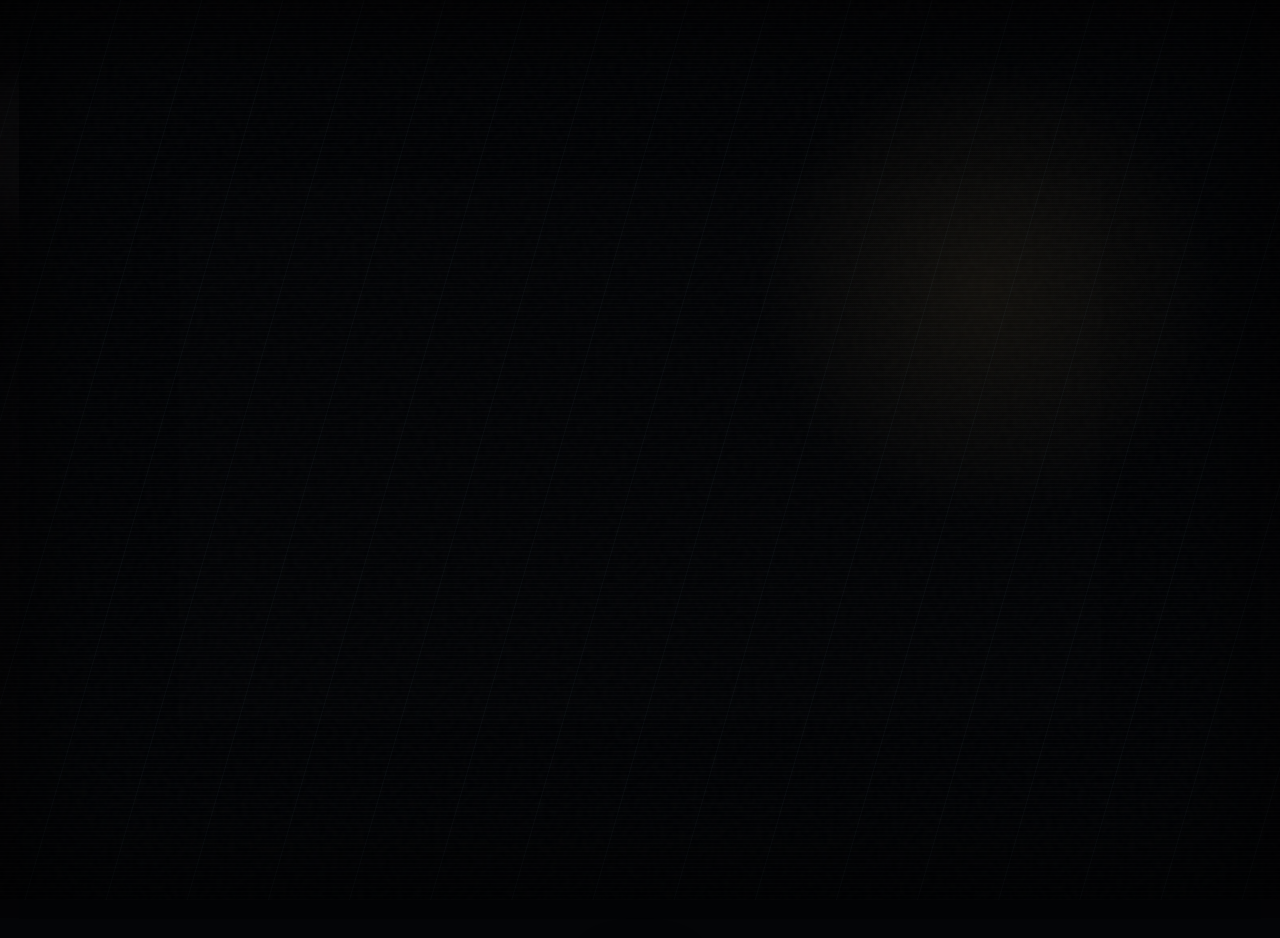
==== commit 7f818813: "Add files via upload" ====
--- a/index.html
+++ b/index.html
@@ -4,7 +4,7 @@
   <meta charset="utf-8">
   <meta name="viewport" content="width=device-width,initial-scale=1,viewport-fit=cover">
   <meta name="theme-color" content="#08090c">
-  <meta name="description" content="Nightmare 404 v3.1.0 — Nocturne Edition: horror cósmico web con pantalla de transmisión, portadas de expedientes, stingers por escenario, galería y PWA offline.">
+  <meta name="description" content="Nightmare 404 v3.6.0 — Director's Cut: horror cósmico web con nueva portada final cinematográfica, logo integrado, audio adaptativo, cierre cinematográfico y PWA offline.">
   <meta name="color-scheme" content="dark">
   <meta name="application-name" content="Nightmare 404">
   <meta name="mobile-web-app-capable" content="yes">
@@ -18,11 +18,11 @@
   <meta property="og:title" content="Nightmare 404 — Cosmic Descent">
   <meta property="og:description" content="Survival horror cósmico local-first con arte original de jefes, eventos ilustrados, mezcla de audio por canales, campaña completa y PWA offline.">
   <meta property="og:url" content="https://ivan7800.github.io/Nightmare-404/">
-  <meta property="og:image" content="https://ivan7800.github.io/Nightmare-404/assets/images/menu-hero.webp">
+  <meta property="og:image" content="https://ivan7800.github.io/Nightmare-404/assets/images/intro-hero-final.webp">
   <meta name="twitter:card" content="summary_large_image">
   <meta http-equiv="Content-Security-Policy" content="default-src 'self'; script-src 'self'; style-src 'self'; img-src 'self' data:; font-src 'self'; connect-src 'self'; media-src 'self'; worker-src 'self'; manifest-src 'self'; object-src 'none'; base-uri 'self'; form-action 'self'">
-  <title>Nightmare 404 — Nocturne Edition v3.1.0</title>
-  <link rel="preload" href="assets/images/menu-hero.webp" as="image" type="image/webp">
+  <title>Nightmare 404 — Director's Cut v3.6.0</title>
+  <link rel="preload" href="assets/images/intro-hero-final.webp" as="image" type="image/webp">
   <link rel="icon" href="assets/icons/icon-192.png">
   <link rel="apple-touch-icon" href="assets/icons/icon-192.png">
   <link rel="manifest" href="manifest.webmanifest">
@@ -44,8 +44,8 @@
 
   <main id="main-content" class="app-shell" tabindex="-1">
     <section id="screen-intro" class="screen screen--active intro-screen" aria-labelledby="intro-title" aria-hidden="false">
-      <div class="intro-stage">
-        <img src="assets/art/prologue/signal.svg" alt="Black Hollow bajo la transmisión 404" class="intro-art" width="1600" height="900" decoding="async" fetchpriority="high">
+      <div class="intro-stage intro-stage--poster">
+        <img src="assets/images/intro-hero-final.webp" alt="Pantalla principal cinematográfica de Nightmare 404 con el portal y el emblema Universo 404" class="intro-art intro-art--poster" width="1448" height="1086" decoding="async" fetchpriority="high">
         <div class="intro-overlay">
           <p class="overline">BLACK HOLLOW · 04:04</p>
           <h1 id="intro-title"><span>NIGHTMARE</span><strong>404</strong></h1>
@@ -67,21 +67,44 @@
         <div class="menu-interface">
           <header class="system-strip">
             <span class="system-strip__signal"><i aria-hidden="true"></i> SEÑAL <b id="menu-signal">ESTABLE</b></span>
-            <span>NOCTURNE EDITION · v3.1.0</span>
+            <span>DIRECTOR'S CUT · v3.6.0</span>
           </header>
 
           <div class="menu-brand">
             <img src="assets/images/universe-404.webp" alt="Símbolo del Universo 404" class="universe-logo" width="768" height="768" decoding="async" fetchpriority="high">
             <div>
               <p class="overline">BLACK HOLLOW INCIDENT</p>
-              <h1 id="game-title"><span>NIGHTMARE</span><strong>404</strong><small class="brand-edition">NOCTURNE EDITION</small></h1>
+              <h1 id="game-title"><span>NIGHTMARE</span><strong>404</strong><small class="brand-edition">DIRECTOR'S CUT</small></h1>
               <p class="tagline">La realidad no se rompe. Te contempla.</p>
             </div>
           </div>
 
           <p class="menu-premise">Cinco anomalías laten bajo Black Hollow como órganos de una inteligencia oceánica y antigua. Investiga, sobrevive y decide cuánto abismo puede tolerar la ciudad antes de mirarte de vuelta.</p>
 
-          <nav class="main-menu" aria-label="Menú principal">
+          <section class="menu-curator" aria-label="Panel editorial del incidente">
+            <article class="transmission-card transmission-card--story glass-panel">
+              <p class="panel-kicker">TRANSMISIÓN RECUPERADA</p>
+              <h2>La ciudad no pide ayuda. Está llamando a algo.</h2>
+              <p>Una campaña cerrada de horror cósmico con cinco expedientes, jefes por fases, decisiones de contención o conocimiento y finales que reaccionan a tu descenso.</p>
+              <div class="mini-stat-grid" aria-label="Resumen de campaña">
+                <span><small>CASOS</small><b>05</b></span>
+                <span><small>JEFES</small><b>05</b></span>
+                <span><small>FINALES</small><b>04</b></span>
+                <span><small>LOGROS</small><b>12</b></span>
+              </div>
+            </article>
+            <article class="transmission-card transmission-card--intel glass-panel">
+              <p class="panel-kicker">ESTADO DE RELEASE</p>
+              <ul class="transmission-list">
+                <li><b>LOCAL-FIRST</b><span>Guardado, recuperación y progreso sin backend</span></li>
+                <li><b>PWA</b><span>Instalable, offline y pensada para GitHub Pages</span></li>
+                <li><b>DIRECCIÓN</b><span>Audio adaptativo, codex visual y cierre cinematográfico</span></li>
+              </ul>
+            </article>
+          </section>
+
+          <div class="menu-grid">
+            <nav class="main-menu" aria-label="Menú principal">
             <button type="button" data-action="new-game">
               <span class="menu-command">01</span><span><b>Nueva campaña</b><small>Elige investigador y abre el primer expediente</small></span><i aria-hidden="true">→</i>
             </button>
@@ -101,15 +124,37 @@
               <span class="menu-command">06</span><span><b>Créditos</b><small>Universo, tecnología y controles</small></span><i aria-hidden="true">→</i>
             </button>
                       <button type="button" data-action="gallery">
-              <span class="menu-command">07</span><span><b>Galería de producción</b><small>Prólogo, jefes, eventos ilustrados y finales</small></span><i aria-hidden="true">→</i>
+              <span class="menu-command">07</span><span><b>Codex visual</b><small>Prólogo, expedientes, entidades, eventos y finales</small></span><i aria-hidden="true">→</i>
             </button>
             <button type="button" data-action="transmissions">
-              <span class="menu-command">08</span><span><b>Sala de transmisiones</b><small>Escucha ecos ambientales de los expedientes recuperados</small></span><i aria-hidden="true">→</i>
-            </button>
-          </nav>
+              <span class="menu-command">08</span><span><b>Sala de transmisiones</b><small>Ambientes, leitmotivs y ecos recuperados</small></span><i aria-hidden="true">→</i>
+            </button>
+            </nav>
+
+            <aside class="menu-aside" aria-label="Panel de campaña">
+              <article class="menu-aside-card glass-panel">
+                <p class="panel-kicker">DOSSIER</p>
+                <h3>Black Hollow · incidente 04:04</h3>
+                <p>Todo empieza en el Bloque 404, pero las cuatro heridas exteriores convergen en una sola inteligencia sumergida.</p>
+                <div class="menu-chip-row">
+                  <span>Horror cósmico</span>
+                  <span>Psicológico</span>
+                  <span>No lineal</span>
+                </div>
+              </article>
+              <article class="menu-aside-card menu-aside-card--accent glass-panel">
+                <p class="panel-kicker">RECOMENDADO</p>
+                <ul class="aside-checklist">
+                  <li>Auriculares y luz baja</li>
+                  <li>Sesiones de 45–90 min</li>
+                  <li>Juega con la interfaz completa</li>
+                </ul>
+              </article>
+            </aside>
+          </div>
 
           <footer class="menu-footer">
-            <div><span>CAMPAÑA COMPLETA</span><b>5 casos · 4 finales · 12 logros · prólogo y galería</b></div>
+            <div><span>CAMPAÑA COMPLETA</span><b>5 casos · 5 jefes por fases · 4 finales · 12 logros · codex y estadísticas</b></div>
             <div class="menu-footer__warning">TERROR CÓSMICO · HORROR PSICOLÓGICO</div>
           </footer>
         </div>
@@ -126,8 +171,45 @@
         </div>
         <span class="header-code" aria-hidden="true">N404 / 01</span>
       </header>
-      <div id="character-grid" class="character-grid"></div>
-      <p class="help-text"><span aria-hidden="true">◇</span> La campaña completa puede terminarse con cualquiera de los tres investigadores.</p>
+      <section class="character-command glass-panel" aria-label="Panel de reclutamiento">
+        <div class="character-command__copy">
+          <p class="eyebrow">RECLUTAMIENTO · INCIDENTE 04:04</p>
+          <h3>Elige el perfil que definirá tu descenso</h3>
+          <p>Cada investigador altera el ritmo, la forma de resistir y el modo en que leerás Black Hollow. No se trata solo de estadísticas: eliges una filosofía para enfrentarte al abismo.</p>
+        </div>
+        <div class="character-command__metrics">
+          <span><small>PERFILES</small><b>03</b></span>
+          <span><small>CAMPAÑA</small><b>COMPLETA</b></span>
+          <span><small>ENFOQUE</small><b>SUPERVIVENCIA</b></span>
+        </div>
+      </section>
+
+      <div class="character-stage">
+        <div class="character-stage__main">
+          <div id="character-grid" class="character-grid"></div>
+          <p class="help-text"><span aria-hidden="true">◇</span> La campaña completa puede terminarse con cualquiera de los tres investigadores.</p>
+        </div>
+        <aside class="character-stage__side" aria-label="Dossier de reclutamiento">
+          <article class="character-sidecard glass-panel">
+            <p class="panel-kicker">DOSSIER OPERATIVO</p>
+            <h3>Lucía, Gabriel y Noa no juegan igual</h3>
+            <p>La periodista resiste mejor la presión narrativa, el exorcista domina a las entidades espirituales y la hacker manipula la Señal con más agresividad táctica.</p>
+            <div class="character-sidecard__tags">
+              <span>Investigación</span>
+              <span>Control</span>
+              <span>Combate</span>
+            </div>
+          </article>
+          <article class="character-sidecard character-sidecard--accent glass-panel">
+            <p class="panel-kicker">RECOMENDACIÓN</p>
+            <ul class="character-checklist">
+              <li>Si quieres equilibrio, empieza por Lucía.</li>
+              <li>Si prefieres pegada espiritual, usa a Gabriel.</li>
+              <li>Si te atrae el riesgo y la Señal, elige a Noa.</li>
+            </ul>
+          </article>
+        </aside>
+      </div>
     </section>
 
     <section id="screen-map" class="screen map-screen" aria-labelledby="map-title" aria-hidden="true">
@@ -156,19 +238,57 @@
         </div>
       </header>
 
-      <div id="case-grid" class="case-grid"></div>
-
-      <section class="campaign-brief glass-panel">
-        <div class="campaign-brief__copy">
-          <p class="eyebrow">LITURGIA INTERCEPTADA</p>
-          <h3 id="brief-title">La ciudad sigue transmitiendo</h3>
-          <p id="brief-copy">Cuatro heridas rodean Black Hollow. Resolverlas revelará si la pesadilla es un mensaje o una invitación.</p>
-        </div>
-        <div>
-          <p class="weather-heading">PRONÓSTICO DE INTERFERENCIA</p>
-          <div id="weather-report" class="weather-report"></div>
+      <section class="campaign-command glass-panel" aria-label="Panel del incidente 04:04">
+        <div class="campaign-command__copy">
+          <p class="eyebrow">PANEL DEL INCIDENTE · 04:04</p>
+          <h3 id="command-title">La frecuencia busca una forma de entrar</h3>
+          <p id="command-copy">Cada expediente resuelto altera el equilibrio entre contención y conocimiento. El Nexo no es el final de la ruta: es la suma de todas las decisiones anteriores.</p>
+        </div>
+        <div class="command-metrics" aria-label="Lectura de campaña">
+          <span><small>PRESIÓN</small><b id="map-pressure">BAJA</b></span>
+          <span><small>DOCTRINA</small><b id="map-doctrine">MIXTA</b></span>
+          <span><small>PROTOCOLO</small><b id="map-protocol">EVALUAR FOCOS</b></span>
         </div>
       </section>
+
+      <div class="campaign-stage">
+        <div class="campaign-stage__main">
+          <div id="case-grid" class="case-grid"></div>
+
+          <section class="campaign-brief glass-panel">
+            <div class="campaign-brief__copy">
+              <p class="eyebrow">LITURGIA INTERCEPTADA</p>
+              <h3 id="brief-title">La ciudad sigue transmitiendo</h3>
+              <p id="brief-copy">Cuatro heridas rodean Black Hollow. Resolverlas revelará si la pesadilla es un mensaje o una invitación.</p>
+            </div>
+            <div>
+              <p class="weather-heading">PRONÓSTICO DE INTERFERENCIA</p>
+              <div id="weather-report" class="weather-report"></div>
+            </div>
+          </section>
+        </div>
+
+        <aside class="campaign-stage__side" aria-label="Dossier operativo">
+          <article class="campaign-sidecard glass-panel">
+            <p class="panel-kicker">LECTURA ACTUAL</p>
+            <h3 id="insight-title">Black Hollow todavía puede contenerse</h3>
+            <p id="insight-copy">Resuelve anomalías exteriores para reunir sellos, conocimiento y contexto antes de descender a la Señal Madre.</p>
+            <div class="campaign-sidecard__tags">
+              <span id="insight-tag-a">Contención</span>
+              <span id="insight-tag-b">Investigación</span>
+              <span id="insight-tag-c">Señal</span>
+            </div>
+          </article>
+          <article class="campaign-sidecard campaign-sidecard--accent glass-panel">
+            <p class="panel-kicker">RECOMENDACIÓN DE RUTA</p>
+            <ul class="campaign-checklist">
+              <li>Observa la presión de Señal antes de abrir otro frente.</li>
+              <li>Alterna exploración y descanso para no romper la cordura.</li>
+              <li>El Nexo 404 solo merece abrirse cuando la ciudad ya te ha contado su patrón.</li>
+            </ul>
+          </article>
+        </aside>
+      </div>
     </section>
 
     <section id="screen-game" class="screen game-screen" aria-labelledby="location-title" aria-hidden="true">
@@ -189,6 +309,19 @@
         <div class="hud-stat"><span>PISTAS</span><strong id="clue-value">0/4</strong></div>
         <button type="button" class="ghost-button" id="pause-btn" aria-haspopup="dialog">Pausa</button>
       </header>
+
+      <section class="game-command glass-panel" aria-label="Panel táctico del umbral">
+        <div class="game-command__copy">
+          <p class="eyebrow">LECTURA TÁCTICA · UMBRAL ACTIVO</p>
+          <h3 id="game-command-title">Mantén el equilibrio antes de forzar el foco</h3>
+          <p id="game-command-copy">Explora, investiga y regula el desgaste. La mejor ruta no siempre es la más rápida: a veces consiste en llegar al boss con el cuerpo y la mente todavía útiles.</p>
+        </div>
+        <div class="game-command__metrics">
+          <span><small>AMENAZA</small><b id="game-threat">ESTABLE</b></span>
+          <span><small>POSTURA</small><b id="game-posture">RECONOCER</b></span>
+          <span><small>VENTANA</small><b id="game-window">ABIERTA</b></span>
+        </div>
+      </section>
 
       <div class="game-layout">
         <section class="scene-panel glass-panel">
@@ -221,10 +354,24 @@
         </section>
 
         <aside class="side-panel glass-panel">
-          <section class="mission-card">
+          <section class="mission-card mission-card--hero">
             <p class="panel-kicker">MANDATO DEL UMBRAL</p>
             <h3>Objetivo</h3>
             <p id="objective-text">Reúne pistas y encuentra el foco de la anomalía.</p>
+            <div class="mission-tags">
+              <span id="mission-tag-a">Investigar</span>
+              <span id="mission-tag-b">Resistir</span>
+              <span id="mission-tag-c">Cerrar</span>
+            </div>
+          </section>
+          <section class="telemetry-card">
+            <div class="panel-title"><h3>Lectura táctica</h3><span>SEÑAL 404</span></div>
+            <div class="telemetry-grid">
+              <span><small>PULSO</small><b id="telemetry-pulse">CONTROLADO</b></span>
+              <span><small>RUTA</small><b id="telemetry-route">EXPLORAR</b></span>
+              <span><small>RIESGO</small><b id="telemetry-risk">BAJO</b></span>
+              <span><small>FOCO</small><b id="telemetry-focus">ABIERTO</b></span>
+            </div>
           </section>
           <section>
             <div class="panel-title"><h3>Equipo</h3><span id="inventory-count">0/6</span></div>
@@ -247,11 +394,17 @@
     </section>
 
     <section id="screen-info" class="screen dossier-screen" aria-labelledby="info-title" aria-hidden="true">
-      <header class="screen-header screen-header--hero">
+      <header class="screen-header screen-header--hero info-header">
         <button type="button" class="ghost-button" data-back="menu">← Menú</button>
         <div><p class="eyebrow" id="info-eyebrow">ARCHIVO</p><h2 id="info-title">Archivo</h2><p>Documentación recuperada de la frecuencia 404.</p></div>
         <span class="header-code" aria-hidden="true">N404 / DB</span>
       </header>
+      <nav class="codex-nav glass-panel" aria-label="Secciones del Archivo 404">
+        <button type="button" data-info-action="archive"><span>01</span><b>Archivo</b><small>Evidencias</small></button>
+        <button type="button" data-info-action="gallery"><span>02</span><b>Codex visual</b><small>Arte recuperado</small></button>
+        <button type="button" data-info-action="achievements"><span>03</span><b>Progreso</b><small>Logros y finales</small></button>
+        <button type="button" data-info-action="transmissions"><span>04</span><b>Transmisiones</b><small>Audio y leitmotivs</small></button>
+      </nav>
       <div id="info-content" class="info-content glass-panel"></div>
     </section>
   </main>
--- a/css/styles.css
+++ b/css/styles.css
@@ -51,7 +51,7 @@
 @keyframes signalPulse{0%,100%{box-shadow:0 0 0 0 rgba(133,209,140,.2)}50%{box-shadow:0 0 0 8px rgba(133,209,140,0)}}
 @keyframes rainFall{to{background-position:0 76px}}
 @keyframes fogDrift{50%{transform:translateX(5%);opacity:.72}}
-@keyframes stormFlash{0%,91%,100%{filter:none}93%{filter:brightness(1.75)}95%{filter:brightness(.62)}97%{filter:brightness(1.2)}}
+@keyframes stormFlash{0%,94%,100%{filter:none}96%{filter:brightness(1.22)}97.5%{filter:brightness(.88)}98.5%{filter:brightness(1.08)}}
 @keyframes orbit{to{transform:rotate(360deg)}}
 @keyframes scan{to{transform:translateY(700px)}}
 @keyframes focusPulse{50%{border-color:rgba(255,82,102,.72);box-shadow:0 0 42px rgba(255,82,102,.14)}}
@@ -84,8 +84,34 @@
 h1 span{display:block;font-size:.56em;color:#e8ecee;font-weight:800;letter-spacing:.02em}
 h1 strong{display:block;color:var(--red);font-weight:950}
 .tagline{margin:.9rem 0 0;color:#c1c9cd;font-size:.78rem;letter-spacing:.14em;text-transform:uppercase}
-.menu-premise{max-width:590px;margin:.6rem 0 1.2rem;color:#aeb9bf;font-size:.93rem}
-.main-menu{display:grid;gap:.45rem;max-width:590px}
+.menu-premise{max-width:590px;margin:.6rem 0 1.05rem;color:#aeb9bf;font-size:.93rem}
+.menu-curator{display:grid;grid-template-columns:1.25fr .95fr;gap:.75rem;max-width:930px;margin:0 0 1rem}
+.transmission-card{position:relative;padding:.95rem 1rem;border-radius:16px;overflow:hidden;background:linear-gradient(180deg,rgba(11,18,24,.9),rgba(5,9,13,.94));border:1px solid rgba(123,149,166,.22)}
+.transmission-card::before{content:"";position:absolute;inset:0;background:radial-gradient(circle at 100% 0,rgba(110,215,230,.12),transparent 36%),linear-gradient(135deg,transparent 0 70%,rgba(255,255,255,.035) 70% 72%,transparent 72%);pointer-events:none}
+.transmission-card--story::after{content:"04:04";position:absolute;right:.8rem;top:.7rem;font:800 clamp(1.5rem,2vw,2rem)/1 ui-monospace,SFMono-Regular,Consolas,monospace;color:rgba(255,255,255,.08)}
+.transmission-card h2{position:relative;z-index:1;margin:.2rem 0 .4rem;font-size:clamp(1.15rem,2vw,1.55rem);line-height:1.05;letter-spacing:-.03em}
+.transmission-card p{position:relative;z-index:1;margin:.15rem 0;color:#aeb8bd;font-size:.8rem}
+.mini-stat-grid{position:relative;z-index:1;display:grid;grid-template-columns:repeat(4,1fr);gap:.45rem;margin-top:.9rem}
+.mini-stat-grid span{padding:.55rem .35rem;border:1px solid rgba(123,149,166,.2);border-radius:10px;background:rgba(7,12,16,.72);text-align:center;display:grid;gap:.18rem}
+.mini-stat-grid small{color:#819099;font:600 .55rem/1 ui-monospace,SFMono-Regular,Consolas,monospace;letter-spacing:.1em}
+.mini-stat-grid b{font-size:1.05rem;color:#eef2f4}
+.transmission-list{position:relative;z-index:1;list-style:none;padding:0;margin:.35rem 0 0;display:grid;gap:.6rem}
+.transmission-list li{display:grid;gap:.15rem;padding:.55rem .65rem;border:1px solid rgba(123,149,166,.16);border-radius:11px;background:rgba(7,11,15,.56)}
+.transmission-list b{font:700 .62rem/1 ui-monospace,SFMono-Regular,Consolas,monospace;letter-spacing:.12em;color:#d9e0e4}
+.transmission-list span{color:#91a0a8;font-size:.73rem}
+.menu-grid{display:grid;grid-template-columns:minmax(0,590px) minmax(220px,280px);gap:.85rem;align-items:start;max-width:930px}
+.main-menu{display:grid;gap:.45rem;max-width:none}
+.menu-aside{display:grid;gap:.75rem}
+.menu-aside-card{padding:.95rem 1rem;border-radius:16px;position:relative;overflow:hidden}
+.menu-aside-card::before{content:"";position:absolute;inset:0;background:linear-gradient(180deg,rgba(255,255,255,.02),transparent 42%);pointer-events:none}
+.menu-aside-card h3{margin:.2rem 0 .45rem;font-size:1.08rem;line-height:1.08}
+.menu-aside-card p{margin:.15rem 0;color:#aab6bc;font-size:.78rem}
+.menu-chip-row{display:flex;flex-wrap:wrap;gap:.45rem;margin-top:.75rem}
+.menu-chip-row span{padding:.38rem .55rem;border:1px solid rgba(123,149,166,.2);border-radius:999px;background:rgba(9,14,19,.76);font:600 .58rem/1 ui-monospace,SFMono-Regular,Consolas,monospace;letter-spacing:.08em;color:#d6dde1}
+.menu-aside-card--accent{border-color:rgba(214,179,106,.24);background:linear-gradient(180deg,rgba(29,23,16,.9),rgba(8,9,12,.95))}
+.aside-checklist{list-style:none;padding:0;margin:.5rem 0 0;display:grid;gap:.55rem}
+.aside-checklist li{position:relative;padding-left:1rem;color:#e2d7b7;font-size:.77rem}
+.aside-checklist li::before{content:"✦";position:absolute;left:0;top:0;color:var(--gold)}
 .main-menu button{min-height:62px;display:grid;grid-template-columns:36px 1fr auto;align-items:center;gap:.75rem;width:100%;padding:.55rem .8rem;border:1px solid rgba(123,149,166,.26);border-radius:11px;background:linear-gradient(90deg,rgba(15,23,29,.9),rgba(7,11,15,.65));text-align:left;cursor:pointer;transition:transform .18s ease,border-color .18s ease,background .18s ease,box-shadow .18s ease}
 .main-menu button:hover:not(:disabled),.main-menu button:focus-visible{transform:translateX(7px);border-color:rgba(255,82,102,.72);background:linear-gradient(90deg,rgba(96,18,31,.62),rgba(9,14,18,.74));box-shadow:0 12px 35px rgba(0,0,0,.34)}
 .main-menu button>span:nth-child(2){display:grid;gap:.05rem}
@@ -157,9 +183,30 @@
 .campaign-totals span{min-width:92px;padding:.55rem .7rem;border:1px solid rgba(123,149,166,.24);border-radius:10px;background:rgba(9,14,19,.74);display:grid;text-align:center}
 .campaign-totals small{color:#82909a;font:600 .55rem/1 ui-monospace,SFMono-Regular,Consolas,monospace;letter-spacing:.09em}
 .campaign-totals b{font-size:1.2rem}
-.case-grid{display:grid;grid-template-columns:repeat(12,1fr);gap:.75rem}
-.case-card{--case-accent:#ff5266;position:relative;grid-column:span 3;min-height:390px;padding:1rem;display:flex;flex-direction:column;overflow:hidden;border:1px solid rgba(123,149,166,.24);border-radius:16px;background:linear-gradient(155deg,rgba(16,24,31,.96),rgba(5,8,12,.98));box-shadow:0 18px 48px rgba(0,0,0,.44);transition:transform .22s ease,border-color .22s ease,box-shadow .22s ease}
-.case-card:nth-child(2){--case-accent:#73d0b0}.case-card:nth-child(3){--case-accent:#a6bd72}.case-card:nth-child(4){--case-accent:#c291bd}.case-card:nth-child(5){--case-accent:#e9a955;grid-column:1/-1;min-height:235px;padding-right:min(42%,520px)}
+.campaign-command{margin:.45rem .25rem .95rem;padding:1rem 1.05rem;display:grid;grid-template-columns:1.45fr 1fr;gap:1rem;align-items:center;border-radius:18px;position:relative;overflow:hidden}
+.campaign-command::before{content:"";position:absolute;inset:0;background:radial-gradient(circle at 100% 0,rgba(110,215,230,.09),transparent 28%),linear-gradient(135deg,transparent 0 70%,rgba(255,255,255,.025) 70% 72%,transparent 72%);pointer-events:none}
+.campaign-command h3{margin:.18rem 0 .35rem;font-size:clamp(1.25rem,2vw,1.6rem);line-height:1.06}
+.campaign-command p{margin:.2rem 0;color:#acb7bc}
+.command-metrics{display:grid;grid-template-columns:repeat(3,1fr);gap:.5rem;position:relative;z-index:1}
+.command-metrics span{padding:.7rem .55rem;border:1px solid rgba(123,149,166,.2);border-radius:12px;background:rgba(8,13,18,.74);display:grid;gap:.16rem;text-align:center}
+.command-metrics small{color:#86949c;font:600 .55rem/1 ui-monospace,SFMono-Regular,Consolas,monospace;letter-spacing:.1em}
+.command-metrics b{font-size:.92rem;color:#eef1f2}
+.campaign-stage{display:grid;grid-template-columns:minmax(0,1fr) 300px;gap:1rem;align-items:start}
+.campaign-stage__main{min-width:0}
+.campaign-stage__side{display:grid;gap:.9rem;position:sticky;top:5.4rem}
+.campaign-sidecard{padding:1rem;border-radius:18px;position:relative;overflow:hidden}
+.campaign-sidecard::before{content:"";position:absolute;inset:0;background:linear-gradient(180deg,rgba(255,255,255,.025),transparent 38%);pointer-events:none}
+.campaign-sidecard h3{margin:.2rem 0 .45rem;font-size:1.08rem;line-height:1.08}
+.campaign-sidecard p{margin:.15rem 0;color:#a9b4b9;font-size:.78rem}
+.campaign-sidecard__tags{display:flex;flex-wrap:wrap;gap:.45rem;margin-top:.85rem}
+.campaign-sidecard__tags span{padding:.38rem .55rem;border:1px solid rgba(123,149,166,.18);border-radius:999px;background:rgba(9,14,19,.76);font:600 .58rem/1 ui-monospace,SFMono-Regular,Consolas,monospace;letter-spacing:.08em;color:#d6dde1}
+.campaign-sidecard--accent{border-color:rgba(214,179,106,.24);background:linear-gradient(180deg,rgba(29,23,16,.9),rgba(8,9,12,.95))}
+.campaign-checklist{list-style:none;padding:0;margin:.45rem 0 0;display:grid;gap:.6rem}
+.campaign-checklist li{position:relative;padding-left:1rem;color:#e2d7b7;font-size:.77rem}
+.campaign-checklist li::before{content:"✦";position:absolute;left:0;top:0;color:var(--gold)}
+.case-grid{display:grid;grid-template-columns:repeat(12,1fr);gap:.9rem}
+.case-card{--case-accent:#ff5266;position:relative;grid-column:span 6;min-height:430px;padding:1.05rem;display:flex;flex-direction:column;overflow:hidden;border:1px solid rgba(123,149,166,.24);border-radius:18px;background:linear-gradient(155deg,rgba(16,24,31,.96),rgba(5,8,12,.98));box-shadow:0 18px 48px rgba(0,0,0,.44);transition:transform .22s ease,border-color .22s ease,box-shadow .22s ease}
+.case-card:nth-child(2){--case-accent:#73d0b0}.case-card:nth-child(3){--case-accent:#a6bd72}.case-card:nth-child(4){--case-accent:#c291bd}.case-card:nth-child(5){--case-accent:#e9a955;grid-column:1/-1;min-height:255px;padding-right:min(42%,520px)}
 .case-card::before{content:"";position:absolute;inset:0;background:radial-gradient(circle at 90% 0,var(--case-glow,rgba(255,82,102,.17)),transparent 46%),linear-gradient(135deg,transparent 0 58%,rgba(255,255,255,.025) 58% 60%,transparent 60%);pointer-events:none}
 .case-card::after{content:attr(data-icon);position:absolute;right:-.1rem;bottom:-.55rem;font:900 clamp(7rem,10vw,11rem)/1 ui-monospace,SFMono-Regular,Consolas,monospace;color:rgba(255,255,255,.035);text-shadow:0 0 40px var(--case-glow);pointer-events:none}
 .case-card:hover{transform:translateY(-5px);border-color:color-mix(in srgb,var(--case-accent) 65%,transparent);box-shadow:0 28px 70px rgba(0,0,0,.58)}
@@ -167,15 +214,19 @@
 .case-card.active{animation:focusPulse 2.2s infinite}
 .case-card.locked{filter:grayscale(.82);opacity:.58}
 .case-card__version{position:relative;z-index:1;color:var(--case-accent);font:700 .62rem/1 ui-monospace,SFMono-Regular,Consolas,monospace;letter-spacing:.13em}
-.case-card h3{position:relative;z-index:1;margin:.55rem 0 .15rem;font-size:clamp(1.25rem,1.8vw,1.75rem);line-height:1.02}
+.case-card h3{position:relative;z-index:1;margin:.55rem 0 .15rem;font-size:clamp(1.35rem,1.8vw,1.9rem);line-height:1.02}
 .case-location{position:relative;z-index:1;color:#b6c1c7;font:600 .66rem/1.2 ui-monospace,SFMono-Regular,Consolas,monospace;text-transform:uppercase;letter-spacing:.1em}
 .case-card p{position:relative;z-index:1;color:#a8b2b8;font-size:.79rem}
 .case-card p b{color:#dde3e6}
+.case-intel-grid{position:relative;z-index:2;display:grid;grid-template-columns:repeat(2,1fr);gap:.45rem;margin:.7rem 0 .35rem}
+.case-intel-grid span{padding:.5rem .45rem;border:1px solid rgba(123,149,166,.17);border-radius:10px;background:rgba(8,12,16,.62);display:grid;gap:.15rem;text-align:center}
+.case-intel-grid small{color:#819099;font:600 .55rem/1 ui-monospace,SFMono-Regular,Consolas,monospace;letter-spacing:.1em}
+.case-intel-grid b{font-size:.95rem;color:#eef2f3}
 .case-status{position:relative;z-index:2;margin-top:auto;display:grid;gap:.55rem}
 .case-status span{color:#87949c;font:600 .61rem/1.3 ui-monospace,SFMono-Regular,Consolas,monospace;letter-spacing:.06em}
-.case-card__action{width:100%;min-height:44px;padding:.65rem .75rem;border:1px solid color-mix(in srgb,var(--case-accent) 42%,transparent);border-radius:9px;background:color-mix(in srgb,var(--case-accent) 11%,rgba(7,11,15,.9));text-align:center;text-transform:uppercase;letter-spacing:.06em;font-size:.69rem;cursor:pointer;transition:background .18s ease,border-color .18s ease}
-.case-card__action:hover:not(:disabled),.case-card__action:focus-visible{background:color-mix(in srgb,var(--case-accent) 24%,rgba(7,11,15,.9));border-color:var(--case-accent)}
-.campaign-brief{margin-top:.8rem;padding:1rem;display:grid;grid-template-columns:1.4fr 1fr;gap:1.2rem;align-items:center}
+.case-card__action{width:100%;min-height:46px;padding:.7rem .8rem;border:1px solid color-mix(in srgb,var(--case-accent) 42%,transparent);border-radius:10px;background:color-mix(in srgb,var(--case-accent) 11%,rgba(7,11,15,.9));text-align:center;text-transform:uppercase;letter-spacing:.06em;font-size:.69rem;cursor:pointer;transition:background .18s ease,border-color .18s ease,transform .18s ease}
+.case-card__action:hover:not(:disabled),.case-card__action:focus-visible{background:color-mix(in srgb,var(--case-accent) 24%,rgba(7,11,15,.9));border-color:var(--case-accent);transform:translateY(-1px)}
+.campaign-brief{margin-top:.9rem;padding:1rem;display:grid;grid-template-columns:1.4fr 1fr;gap:1.2rem;align-items:center;border-radius:18px}
 .campaign-brief h3{margin:.2rem 0 .3rem;font-size:1.3rem}
 .campaign-brief p{margin:.2rem 0;color:#abb5ba}
 .weather-heading{margin:0 0 .4rem!important;color:#87949c!important;font:600 .58rem/1 ui-monospace,SFMono-Regular,Consolas,monospace;letter-spacing:.1em}
@@ -200,7 +251,7 @@
 .sky-orb{display:none}
 .weather-layer{position:absolute;inset:-70px 0;z-index:8;pointer-events:none}
 .scene-art[data-weather="rain"] .weather-layer{background:repeating-linear-gradient(104deg,transparent 0 27px,rgba(136,189,214,.24) 28px,transparent 29px 57px);animation:rainFall .48s linear infinite}
-.scene-art[data-weather="storm"]{animation:stormFlash 5s infinite}
+.scene-art[data-weather="storm"]{animation:stormFlash 9s infinite}
 .scene-art[data-weather="storm"] .weather-layer{background:repeating-linear-gradient(104deg,transparent 0 19px,rgba(159,211,235,.32) 20px,transparent 21px 44px);animation:rainFall .34s linear infinite}
 .scene-art[data-weather="fog"] .weather-layer{inset:30% -15% 0;background:repeating-linear-gradient(0deg,rgba(159,180,188,.09) 0 22px,transparent 22px 45px);filter:blur(8px);animation:fogDrift 4s ease-in-out infinite}
 .scene-art[data-weather="ash"] .weather-layer{background-image:radial-gradient(circle,rgba(210,210,210,.42) 0 1px,transparent 1.5px);background-size:32px 34px;animation:rainFall 2.2s linear infinite}
@@ -302,8 +353,9 @@
 .toast.show{transform:translate(-50%,0)}
 
 @media(max-width:1240px){
-  .menu-interface{width:min(680px,60%)}.menu-visual{left:31%}
-  .case-card{grid-column:span 6}.case-card:nth-child(5){grid-column:1/-1;padding-right:1rem;min-height:300px}
+  .menu-interface{width:min(720px,64%)}.menu-visual{left:30%}
+  .menu-curator,.menu-grid{max-width:none}
+  .campaign-stage{grid-template-columns:1fr}.campaign-stage__side{position:static;grid-template-columns:repeat(2,minmax(0,1fr))}.case-card{grid-column:span 6}.case-card:nth-child(5){grid-column:1/-1;padding-right:1rem;min-height:300px}
   .campaign-hud{grid-template-columns:1.5fr repeat(3,.65fr) auto}.campaign-hud .mini-meter:nth-of-type(5){display:none}
 }
 @media(max-width:980px){
@@ -311,10 +363,10 @@
   .menu-visual{position:relative;inset:auto;min-height:42vh;background-position:center 28%;order:0}
   .menu-visual::before{background:linear-gradient(0deg,#05070a 0%,rgba(5,7,10,.05) 55%,rgba(5,7,10,.25) 100%)}
   .menu-interface{width:100%;min-height:auto;margin-top:-2px;padding:1.25rem;order:1;background:#05070a}
-  .menu-brand{margin:1rem 0 .5rem}.menu-premise{max-width:none}.main-menu{max-width:none}.menu-footer{margin-top:1.2rem}
+  .menu-brand{margin:1rem 0 .5rem}.menu-premise{max-width:none}.menu-curator,.menu-grid{grid-template-columns:1fr;max-width:none}.menu-aside{grid-template-columns:repeat(2,minmax(0,1fr))}.main-menu{max-width:none}.menu-footer{margin-top:1.2rem}
   .character-grid{grid-template-columns:1fr}.character-card{min-height:0;display:grid;grid-template-columns:minmax(210px,34%) 1fr}.character-card::before{background:linear-gradient(90deg,transparent 0 25%,#070a0d 38% 100%)}.character-card img{height:100%;min-height:360px}.character-card__body{margin:0;align-self:center}.character-card::after{font-size:5rem}
   .campaign-hud,.hud{position:static;grid-template-columns:1fr 1fr 1fr}.campaign-hud .hud-character,.hud .hud-character{grid-column:1/3}.campaign-hud .ghost-button,.hud .ghost-button{grid-column:3}.campaign-hud .mini-meter,.hud .meter-group,.hud .hud-stat{border-left:0}
-  .game-layout{grid-template-columns:1fr}.side-panel{min-height:auto}.scene-panel{min-height:540px}.scene-art{min-height:370px}.log-section{min-height:180px}
+  .campaign-command{grid-template-columns:1fr}.command-metrics{grid-template-columns:repeat(3,1fr)}.campaign-stage__side{grid-template-columns:1fr 1fr}.game-layout{grid-template-columns:1fr}.side-panel{min-height:auto}.scene-panel{min-height:540px}.scene-art{min-height:370px}.log-section{min-height:180px}
   .action-bar{grid-template-columns:repeat(2,1fr);position:static}.action-bar button:last-child{grid-column:1/-1}
   .info-grid{grid-template-columns:repeat(2,1fr)}
 }
@@ -322,12 +374,12 @@
   :root{--radius:13px}
   .app-shell{padding:max(.35rem,env(safe-area-inset-top)) max(.35rem,env(safe-area-inset-right)) max(.45rem,env(safe-area-inset-bottom)) max(.35rem,env(safe-area-inset-left))}.screen{min-height:calc(100vh - .8rem)}
   .menu-cinematic{border-radius:16px}.menu-visual{min-height:34vh;background-position:53% 25%}.menu-visual__cast{display:none}.menu-visual__label{right:.75rem;top:.75rem}.menu-interface{padding:1rem}
-  .system-strip{font-size:.58rem}.menu-brand{grid-template-columns:67px 1fr;gap:.75rem}.universe-logo{width:67px;height:67px}h1{font-size:clamp(3.25rem,18vw,5.5rem)}.tagline{font-size:.64rem}.menu-premise{font-size:.82rem;margin-bottom:.8rem}
+  .system-strip{font-size:.58rem}.menu-brand{grid-template-columns:67px 1fr;gap:.75rem}.universe-logo{width:67px;height:67px}h1{font-size:clamp(3.25rem,18vw,5.5rem)}.tagline{font-size:.64rem}.menu-premise{font-size:.82rem;margin-bottom:.8rem}.menu-curator{gap:.6rem}.transmission-card,.menu-aside-card{padding:.8rem}.mini-stat-grid{grid-template-columns:repeat(2,1fr)}.menu-aside{grid-template-columns:1fr}
   .main-menu button{min-height:58px;grid-template-columns:30px 1fr auto;padding:.45rem .6rem}.main-menu button small{font-size:.64rem}.menu-footer{display:grid;align-items:start}.menu-footer__warning{text-align:left}
   .screen-header{align-items:flex-start}.screen-header--hero{min-height:110px}.screen-header--hero>div p:not(.eyebrow){display:none}.header-code{display:none}.screen-header h2{font-size:clamp(1.65rem,9vw,2.65rem)}
   .character-card{display:block}.character-card::before{background:linear-gradient(0deg,#070a0d 0 48%,rgba(7,10,13,.24) 82%,transparent)}.character-card img{width:100%;height:350px;min-height:0}.character-card__body{margin-top:-42px}.character-card p{min-height:0}.stat-grid{grid-template-columns:repeat(2,1fr)}
   .campaign-hud,.hud{grid-template-columns:1fr 1fr;padding:.55rem}.campaign-hud .hud-character,.hud .hud-character{grid-column:1/2}.campaign-hud .ghost-button,.hud .ghost-button{grid-column:2}.campaign-hud .mini-meter:nth-of-type(4){display:none}
-  .map-heading{display:block}.campaign-totals{justify-content:flex-start;margin-top:.65rem}.campaign-totals span{min-width:82px}.case-grid{grid-template-columns:1fr}.case-card,.case-card:nth-child(5){grid-column:auto;min-height:310px;padding-right:1rem}.case-card:nth-child(5){min-height:325px}
+  .map-heading{display:block}.campaign-totals{justify-content:flex-start;margin-top:.65rem}.campaign-totals span{min-width:82px}.campaign-command{padding:.9rem}.command-metrics{grid-template-columns:1fr}.campaign-stage__side{grid-template-columns:1fr}.case-grid{grid-template-columns:1fr}.case-card,.case-card:nth-child(5){grid-column:auto;min-height:310px;padding-right:1rem}.case-card:nth-child(5){min-height:325px}.case-intel-grid{grid-template-columns:repeat(2,1fr)}
   .campaign-brief{grid-template-columns:1fr}.weather-report{grid-template-columns:repeat(3,1fr)}
   .scene-panel{min-height:490px}.scene-art{min-height:300px}.scene-silhouette{left:7%;right:7%}.scene-code{top:6%}.scene-copy{padding:.9rem 1rem}.scene-meta{align-items:flex-start;flex-direction:column;gap:.35rem}.weather-chip{align-self:flex-start}
   .inventory-list{grid-template-columns:1fr}.action-bar{grid-template-columns:1fr}.action-bar button:last-child{grid-column:auto}.action-bar button{min-height:60px}
@@ -335,7 +387,7 @@
   .info-grid{grid-template-columns:1fr}.data-actions{grid-template-columns:1fr}.data-actions textarea{grid-column:auto}
 }
 @media(max-width:380px){
-  .menu-visual{min-height:29vh}.menu-brand{grid-template-columns:56px 1fr}.universe-logo{width:56px;height:56px}.main-menu button{grid-template-columns:26px 1fr auto}.main-menu button small{display:none}.menu-footer{font-size:.58rem}
+  .menu-visual{min-height:29vh}.menu-brand{grid-template-columns:56px 1fr}.universe-logo{width:56px;height:56px}.main-menu button{grid-template-columns:26px 1fr auto}.main-menu button small{display:none}.mini-stat-grid{grid-template-columns:repeat(2,1fr)}.menu-footer{font-size:.58rem}
   .campaign-totals span{min-width:74px;padding:.45rem}.weather-day{padding:.4rem .2rem}
 }
 body.high-contrast{--ink:#ffffff;--muted:#d2d9dc;--border:#8fa4b0;--red:#ff6678;--cyan:#84e8f4;--panel:#050709;--border-soft:rgba(180,209,224,.52)}
@@ -358,6 +410,10 @@
 .menu-interface::after{content:"";position:absolute;inset:0 22% 0 auto;width:1px;background:linear-gradient(transparent,rgba(110,215,230,.22),transparent);pointer-events:none}
 .menu-brand{position:relative}
 .menu-brand::after{content:"";position:absolute;left:22px;top:8px;width:148px;height:148px;background:radial-gradient(circle,rgba(110,215,230,.12),transparent 65%);filter:blur(10px);pointer-events:none}
+.transmission-card,.menu-aside-card{box-shadow:0 18px 45px rgba(0,0,0,.34),inset 0 1px rgba(255,255,255,.03)}
+.transmission-card--story{border-color:rgba(255,82,102,.2)}
+.transmission-card--intel{border-color:rgba(110,215,230,.18)}
+.menu-aside-card--accent{box-shadow:0 18px 45px rgba(0,0,0,.36),0 0 35px rgba(214,179,106,.04)}
 .universe-logo{animation:orbPulse 4.4s ease-in-out infinite}
 .main-menu button{position:relative;overflow:hidden}
 .main-menu button::before{content:"";position:absolute;inset:auto -30% 0 auto;width:42%;height:1px;background:linear-gradient(90deg,transparent,rgba(255,255,255,.55),transparent);opacity:.3;transform:translateX(0);transition:transform .35s ease,opacity .35s ease}
@@ -490,7 +546,7 @@
 .scene-fog{position:absolute;z-index:5;left:-18%;right:-18%;bottom:-18%;height:52%;background:radial-gradient(ellipse at 35% 60%,rgba(154,183,192,.1),transparent 45%),radial-gradient(ellipse at 72% 75%,rgba(150,174,184,.08),transparent 42%);filter:blur(18px);animation:fogTravel 12s ease-in-out infinite alternate;pointer-events:none}
 .scene-light{position:absolute;z-index:6;inset:-10%;background:linear-gradient(118deg,transparent 28%,rgba(149,204,222,.055) 42%,transparent 54%);transform:translateX(-28%) rotate(.01deg);animation:lightSweep 10s ease-in-out infinite;mix-blend-mode:screen;pointer-events:none}
 .scene-particles{position:absolute;z-index:9;inset:0;opacity:.45;background-image:radial-gradient(circle,rgba(200,228,238,.7) 0 1px,transparent 1.4px),radial-gradient(circle,rgba(255,255,255,.45) 0 1px,transparent 1.3px);background-size:83px 79px,127px 113px;background-position:0 0,43px 27px;animation:particlesFloat 13s linear infinite;pointer-events:none}
-.scene-chromatic{position:absolute;z-index:10;inset:0;opacity:calc(var(--signal-ratio) * .42);background:linear-gradient(90deg,rgba(255,0,72,.06),transparent 9%,transparent 91%,rgba(0,220,255,.07));mix-blend-mode:screen;animation:chromaticBreath 3.4s steps(2,end) infinite;pointer-events:none}
+.scene-chromatic{position:absolute;z-index:10;inset:0;opacity:calc(var(--signal-ratio) * .42);background:linear-gradient(90deg,rgba(255,0,72,.06),transparent 9%,transparent 91%,rgba(0,220,255,.07));mix-blend-mode:screen;animation:chromaticBreath 6.8s ease-in-out infinite;pointer-events:none}
 .scene-frame{position:absolute;z-index:13;inset:16px;border:1px solid rgba(161,191,204,.2);clip-path:polygon(0 0,12% 0,12% 1px,1px 1px,1px 12%,0 12%,0 0,100% 0,100% 12%,calc(100% - 1px) 12%,calc(100% - 1px) 1px,88% 1px,88% 0,100% 0,100% 100%,88% 100%,88% calc(100% - 1px),calc(100% - 1px) calc(100% - 1px),calc(100% - 1px) 88%,100% 88%,100% 100%,0 100%,0 88%,1px 88%,1px calc(100% - 1px),12% calc(100% - 1px),12% 100%);pointer-events:none;opacity:.8}
 .scene-sector{position:absolute;z-index:14;left:1.1rem;top:1rem;padding:.3rem .48rem;border:1px solid rgba(160,191,205,.22);border-radius:5px;background:rgba(2,6,9,.58);color:rgba(226,236,240,.72);font:700 .58rem/1 ui-monospace,SFMono-Regular,Consolas,monospace;letter-spacing:.14em;backdrop-filter:blur(8px)}
 .scene-code{z-index:7;top:8%;left:auto;right:4.5%;transform:none;font-size:clamp(5rem,10vw,10rem);opacity:.27;color:color-mix(in srgb,var(--scene-accent) 34%,#dfe7ea);mix-blend-mode:screen;animation:codeDrift 6.5s ease-in-out infinite}
@@ -507,7 +563,7 @@
 
 /* Reacción a señal y cordura */
 body.signal-danger .scene-chromatic{opacity:calc(.18 + var(--signal-ratio) * .5)}
-body.signal-danger .scene-bg{animation:signalImageShift 4.2s steps(2,end) infinite}
+body.signal-danger .scene-bg{animation:signalImageShift 7.6s ease-in-out infinite}
 body.sanity-warning .scene-grid{opacity:.86}
 body.sanity-critical .scene-art::before{background:repeating-linear-gradient(0deg,transparent 0 2px,rgba(255,255,255,.035) 2px 3px),linear-gradient(90deg,rgba(255,0,70,.04),transparent 20%,transparent 80%,rgba(0,220,255,.05))}
 body.sanity-critical .scene-bg{filter:saturate(.65) contrast(1.24) brightness(.6)}
@@ -629,7 +685,7 @@
 .anomaly-flash{position:fixed;z-index:215;inset:0;display:grid;place-items:center;pointer-events:none;opacity:0;background:rgba(3,5,7,.02);mix-blend-mode:screen}
 .anomaly-flash span{font:950 clamp(8rem,34vw,32rem)/.7 ui-monospace,SFMono-Regular,Consolas,monospace;letter-spacing:-.13em;color:rgba(255,255,255,.07);text-shadow:-8px 0 rgba(255,0,68,.12),8px 0 rgba(0,226,255,.1)}
 .anomaly-flash i{position:absolute;width:9px;height:clamp(90px,22vh,210px);border-radius:60% 60% 42% 42%;background:linear-gradient(#000,#12181b 60%,#000);box-shadow:0 0 50px rgba(0,0,0,.9);filter:blur(.5px)}
-.anomaly-flash.anomaly-flash--show{animation:anomalyFlash .5s steps(2,end) both}
+.anomaly-flash.anomaly-flash--show{animation:anomalyFlash .36s ease-out both}
 
 .scene-alive,.scene-apparition{position:absolute;inset:0;pointer-events:none}
 .scene-alive{z-index:7;overflow:hidden}
@@ -638,12 +694,12 @@
 .scene-apparition i{position:absolute;left:64%;bottom:12%;width:18px;height:86px;border-radius:55% 55% 42% 42%;background:linear-gradient(rgba(2,4,5,.9),rgba(11,15,16,.96));box-shadow:0 0 26px #000;filter:blur(.8px)}
 
 /* Bloque 404: ventanas vivas, ascensor y señal */
-.scene--block .scene-alive span:nth-child(1){left:22%;top:30%;width:7px;height:7px;background:#bd4653;box-shadow:74px 20px 0 rgba(194,66,82,.35),148px -6px 0 rgba(208,80,91,.28),222px 35px 0 rgba(199,56,72,.22);animation:blockWindows 7.5s steps(1,end) infinite}
+.scene--block .scene-alive span:nth-child(1){left:22%;top:30%;width:7px;height:7px;background:#bd4653;box-shadow:74px 20px 0 rgba(194,66,82,.35),148px -6px 0 rgba(208,80,91,.28),222px 35px 0 rgba(199,56,72,.22);animation:blockWindows 11s ease-in-out infinite}
 .scene--block .scene-alive span:nth-child(2){left:49%;bottom:8%;width:12%;height:1px;background:linear-gradient(90deg,transparent,#ff5368,transparent);box-shadow:0 0 22px rgba(255,82,102,.6);animation:elevatorPulse 3.2s ease-in-out infinite}
 .scene--block .scene-alive span:nth-child(3){inset:0;background:linear-gradient(90deg,transparent 46%,rgba(255,82,102,.025) 50%,transparent 54%);animation:verticalSignal 8s linear infinite}
 
 /* Hospital: fluorescentes, monitor y sombra cruzando */
-.scene--hospital .scene-alive span:nth-child(1){left:18%;right:18%;top:18%;height:2px;background:linear-gradient(90deg,transparent,rgba(196,255,237,.58),transparent);box-shadow:0 0 16px rgba(115,208,176,.32);animation:hospitalFlicker 5.4s steps(1,end) infinite}
+.scene--hospital .scene-alive span:nth-child(1){left:18%;right:18%;top:18%;height:2px;background:linear-gradient(90deg,transparent,rgba(196,255,237,.58),transparent);box-shadow:0 0 16px rgba(115,208,176,.32);animation:hospitalFlicker 10.5s ease-in-out infinite}
 .scene--hospital .scene-alive span:nth-child(2){right:14%;bottom:16%;width:84px;height:26px;border-bottom:1px solid rgba(115,208,176,.45);background:linear-gradient(135deg,transparent 0 32%,rgba(115,208,176,.5) 33% 35%,transparent 36% 48%,rgba(115,208,176,.5) 49% 51%,transparent 52%);animation:monitorBeat 1.7s linear infinite;opacity:.55}
 .scene--hospital .scene-alive span:nth-child(3){top:37%;left:-10%;width:34px;height:105px;border-radius:48% 48% 30% 30%;background:rgba(2,4,5,.8);filter:blur(2px);animation:hallShadow 14s ease-in-out infinite}
 
@@ -652,12 +708,12 @@
 .scene--forest .scene-alive span:nth-child(1),.scene--forest .scene-alive span:nth-child(2){bottom:-8%;width:10px;height:72%;background:linear-gradient(90deg,#060a08,#17251d,#070b09);transform-origin:bottom}
 .scene--forest .scene-alive span:nth-child(1){left:16%;animation:treeSway 6.8s ease-in-out infinite alternate}
 .scene--forest .scene-alive span:nth-child(2){right:13%;height:64%;animation:treeSway 8.2s ease-in-out -2s infinite alternate-reverse}
-.scene--forest .scene-alive span:nth-child(3){inset:18% 12%;background:radial-gradient(circle at 22% 44%,rgba(220,236,164,.22) 0 1px,transparent 2px),radial-gradient(circle at 77% 56%,rgba(220,236,164,.16) 0 1px,transparent 2px);animation:forestEyes 11s steps(1,end) infinite}
+.scene--forest .scene-alive span:nth-child(3){inset:18% 12%;background:radial-gradient(circle at 22% 44%,rgba(220,236,164,.22) 0 1px,transparent 2px),radial-gradient(circle at 77% 56%,rgba(220,236,164,.16) 0 1px,transparent 2px);animation:forestEyes 17s ease-in-out infinite}
 
 /* Ashcroft: ventanas, cortina y relámpago local */
-.scene--mansion .scene-alive span:nth-child(1){left:33%;top:34%;width:20px;height:34px;background:rgba(210,174,205,.04);box-shadow:96px 2px 0 rgba(210,174,205,.04);animation:mansionWindows 9s steps(1,end) infinite}
+.scene--mansion .scene-alive span:nth-child(1){left:33%;top:34%;width:20px;height:34px;background:rgba(210,174,205,.04);box-shadow:96px 2px 0 rgba(210,174,205,.04);animation:mansionWindows 14s ease-in-out infinite}
 .scene--mansion .scene-alive span:nth-child(2){right:28%;top:25%;width:70px;height:180px;background:linear-gradient(90deg,transparent,rgba(194,145,189,.045),transparent);transform-origin:top;animation:curtainMove 5.8s ease-in-out infinite alternate}
-.scene--mansion .scene-alive span:nth-child(3){inset:0;background:rgba(225,216,238,.0);animation:mansionFlash 12s steps(1,end) infinite}
+.scene--mansion .scene-alive span:nth-child(3){inset:0;background:rgba(225,216,238,.0);animation:mansionFlash 20s ease-in-out infinite}
 
 /* Nexo: anillos y succión */
 .scene--nexus .scene-alive span:nth-child(1),.scene--nexus .scene-alive span:nth-child(2){left:50%;top:50%;border:1px solid rgba(233,169,85,.24);border-radius:50%;transform:translate(-50%,-50%);box-shadow:0 0 25px rgba(233,169,85,.08)}
@@ -667,14 +723,14 @@
 
 /* Cordura reactiva */
 .scene-art[data-sanity="frayed"] .scene-chromatic{opacity:calc(.1 + var(--signal-ratio) * .45)}
-.scene-art[data-sanity="critical"] .scene-chromatic{opacity:calc(.22 + var(--signal-ratio) * .55);animation:criticalChromatic 2.1s steps(2,end) infinite}
-.scene-art[data-sanity="critical"] .scene-frame{animation:frameMisalign 4.8s steps(1,end) infinite}
-.scene-art[data-sanity="fractured"] .scene-bg{animation:fracturedFrame 2.8s steps(2,end) infinite}
-.scene-art[data-sanity="fractured"] .scene-apparition{animation:apparitionLoop 10.5s steps(1,end) infinite}
-.scene-art[data-sanity="fractured"] .scene-code{animation:fracturedCode 3.3s steps(2,end) infinite}
-.scene-art.scene-anomaly-active .scene-apparition{animation:apparitionBurst .92s steps(1,end) both!important}
-.scene-art.scene-anomaly-active .scene-chromatic{animation:anomalyChromatic .9s steps(2,end) both}
-.scene-art.scene-anomaly-active .scene-bg{animation:anomalyImage .9s steps(2,end) both}
+.scene-art[data-sanity="critical"] .scene-chromatic{opacity:calc(.22 + var(--signal-ratio) * .55);animation:criticalChromatic 4.8s ease-in-out infinite}
+.scene-art[data-sanity="critical"] .scene-frame{animation:frameMisalign 8.5s ease-in-out infinite}
+.scene-art[data-sanity="fractured"] .scene-bg{animation:fracturedFrame 5.8s ease-in-out infinite}
+.scene-art[data-sanity="fractured"] .scene-apparition{animation:apparitionLoop 16s ease-in-out infinite}
+.scene-art[data-sanity="fractured"] .scene-code{animation:fracturedCode 6.5s ease-in-out infinite}
+.scene-art.scene-anomaly-active .scene-apparition{animation:apparitionBurst .72s ease-out both!important}
+.scene-art.scene-anomaly-active .scene-chromatic{animation:anomalyChromatic .72s ease-out both}
+.scene-art.scene-anomaly-active .scene-bg{animation:anomalyImage .72s ease-out both}
 
 /* Combate con impacto */
 .game-dialog.combat-enter[open] .enemy-card,.game-dialog.combat-boss[open] .enemy-card{animation:combatEnter .5s var(--ease-snap)}
@@ -686,11 +742,11 @@
 
 @keyframes locationSplash{0%{opacity:0}12%,70%{opacity:1}100%{opacity:0}}
 @keyframes locationCopy{0%{transform:scale(.94);filter:blur(9px);opacity:0}20%{transform:scale(1);filter:none;opacity:1}72%{opacity:1}100%{transform:scale(1.025);filter:blur(5px);opacity:0}}
-@keyframes anomalyFlash{0%{opacity:0}14%{opacity:.8}27%{opacity:.12}39%{opacity:.65}52%,100%{opacity:0}}
+@keyframes anomalyFlash{0%{opacity:0}22%{opacity:.42}48%{opacity:.12}70%{opacity:.28}100%{opacity:0}}
 @keyframes blockWindows{0%,18%,22%,47%,51%,79%,83%,100%{opacity:.18}20%,49%,81%{opacity:1}}
 @keyframes elevatorPulse{50%{opacity:.3;transform:scaleX(.78);filter:brightness(1.8)}}
 @keyframes verticalSignal{from{transform:translateX(-55%)}to{transform:translateX(55%)}}
-@keyframes hospitalFlicker{0%,6%,9%,14%,100%{opacity:.28}7%,11%{opacity:1}43%{opacity:.65}44%{opacity:.08}46%{opacity:.5}}
+@keyframes hospitalFlicker{0%,70%,100%{opacity:.4}74%{opacity:.72}77%{opacity:.32}81%{opacity:.58}}
 @keyframes monitorBeat{0%,40%,100%{transform:scaleY(.8);opacity:.35}45%{transform:scaleY(1.18);opacity:.8}52%{transform:scaleY(.72)}}
 @keyframes hallShadow{0%,58%{transform:translateX(0);opacity:0}61%{opacity:.6}72%{transform:translateX(1250px);opacity:.4}74%,100%{opacity:0}}
 @keyframes forestBreathe{from{transform:translate3d(var(--parallax-x),var(--parallax-y),0) scale(1.06)}to{transform:translate3d(var(--parallax-x),var(--parallax-y),0) scale(1.085)}}
@@ -698,7 +754,7 @@
 @keyframes forestEyes{0%,72%,75%,100%{opacity:0}73%,74%{opacity:1}}
 @keyframes mansionWindows{0%,60%,64%,100%{opacity:.08;filter:none}61%,63%{opacity:1;filter:brightness(2.2);box-shadow:96px 2px 0 rgba(228,190,221,.6),0 0 22px rgba(194,145,189,.25)}}
 @keyframes curtainMove{from{transform:skewX(-2deg) translateX(-3px)}to{transform:skewX(4deg) translateX(5px)}}
-@keyframes mansionFlash{0%,82%,85%,100%{background:rgba(225,216,238,0)}83%{background:rgba(225,216,238,.18)}84%{background:rgba(225,216,238,.03)}}
+@keyframes mansionFlash{0%,90%,100%{background:rgba(225,216,238,0)}94%{background:rgba(225,216,238,.09)}97%{background:rgba(225,216,238,.02)}}
 @keyframes nexusSpin{to{transform:translate(-50%,-50%) rotate(360deg) scale(1.04)}}
 @keyframes nexusSpinReverse{to{transform:translate(-50%,-50%) rotate(-360deg) scale(.96)}}
 @keyframes nexusVortex{to{transform:rotate(360deg)}}
@@ -863,3 +919,143 @@
 body.no-anomalies .scene-chromatic{animation:none!important;opacity:calc(var(--signal-ratio) * .18)}
 .setting-row span{display:grid;gap:.12rem}.setting-row small{color:#88969d;font-size:.68rem;font-weight:400}
 #backup-file:focus-visible+*{outline:3px solid var(--cyan);outline-offset:4px}
+
+/* FULL EXPERIENCE PREMIUM PASS v3.5.0 */
+.character-command,.game-command{margin:.45rem 0 1rem;padding:1rem 1.05rem;display:grid;grid-template-columns:1.4fr 1fr;gap:1rem;align-items:center;border-radius:18px;position:relative;overflow:hidden}
+.character-command::before,.game-command::before{content:"";position:absolute;inset:0;background:radial-gradient(circle at 100% 0,rgba(214,179,106,.08),transparent 24%),radial-gradient(circle at 0 100%,rgba(141,214,215,.06),transparent 18%),linear-gradient(135deg,transparent 0 70%,rgba(255,255,255,.025) 70% 72%,transparent 72%);pointer-events:none}
+.character-command h3,.game-command h3{margin:.18rem 0 .35rem;font-size:clamp(1.25rem,2vw,1.65rem);line-height:1.06}
+.character-command p,.game-command p{margin:.2rem 0;color:#abb7bc}
+.character-command__metrics,.game-command__metrics{display:grid;grid-template-columns:repeat(3,1fr);gap:.5rem;position:relative;z-index:1}
+.character-command__metrics span,.game-command__metrics span{padding:.7rem .55rem;border:1px solid rgba(123,149,166,.2);border-radius:12px;background:rgba(8,13,18,.74);display:grid;gap:.16rem;text-align:center}
+.character-command__metrics small,.game-command__metrics small{color:#86949c;font:600 .55rem/1 ui-monospace,SFMono-Regular,Consolas,monospace;letter-spacing:.1em}
+.character-command__metrics b,.game-command__metrics b{font-size:.92rem;color:#eef1f2}
+.character-stage{display:grid;grid-template-columns:minmax(0,1fr) 295px;gap:1rem;align-items:start}
+.character-stage__side{display:grid;gap:.9rem;position:sticky;top:5.4rem}
+.character-sidecard{padding:1rem;border-radius:18px;position:relative;overflow:hidden}
+.character-sidecard::before{content:"";position:absolute;inset:0;background:linear-gradient(180deg,rgba(255,255,255,.025),transparent 38%);pointer-events:none}
+.character-sidecard h3{margin:.2rem 0 .45rem;font-size:1.08rem;line-height:1.08}
+.character-sidecard p{margin:.15rem 0;color:#a9b4b9;font-size:.78rem}
+.character-sidecard__tags{display:flex;flex-wrap:wrap;gap:.45rem;margin-top:.85rem}
+.character-sidecard__tags span{padding:.38rem .55rem;border:1px solid rgba(123,149,166,.18);border-radius:999px;background:rgba(9,14,19,.76);font:600 .58rem/1 ui-monospace,SFMono-Regular,Consolas,monospace;letter-spacing:.08em;color:#d6dde1}
+.character-sidecard--accent{border-color:rgba(214,179,106,.24);background:linear-gradient(180deg,rgba(29,23,16,.9),rgba(8,9,12,.95))}
+.character-checklist{list-style:none;padding:0;margin:.45rem 0 0;display:grid;gap:.6rem}
+.character-checklist li{position:relative;padding-left:1rem;color:#e2d7b7;font-size:.77rem}
+.character-checklist li::before{content:"✦";position:absolute;left:0;top:0;color:var(--gold)}
+.character-card{min-height:660px;border-radius:22px;overflow:hidden;background:linear-gradient(180deg,#111922,#070b10)}
+.character-card::before{background:linear-gradient(0deg,#06090c 0 34%,rgba(8,11,15,.62) 62%,rgba(8,11,15,.18) 100%)}
+.character-card img{height:400px;filter:saturate(.8) contrast(1.08) brightness(.9)}
+.character-card__body{margin-top:-42px;padding:1.15rem 1.15rem 1.25rem;background:linear-gradient(180deg,rgba(8,11,15,.2),rgba(8,11,15,.06));backdrop-filter:blur(10px)}
+.character-card__head{display:flex;justify-content:space-between;gap:.6rem;align-items:center}
+.character-index{font:700 .58rem/1 ui-monospace,SFMono-Regular,Consolas,monospace;letter-spacing:.12em;color:#8da1ac}
+.character-traits{display:flex;flex-wrap:wrap;gap:.42rem;margin:.75rem 0 .85rem}
+.character-traits span{padding:.36rem .52rem;border:1px solid rgba(123,149,166,.18);border-radius:999px;background:rgba(9,14,19,.76);font:600 .57rem/1 ui-monospace,SFMono-Regular,Consolas,monospace;letter-spacing:.08em;color:#d5dde2}
+.character-card .stat-grid{margin-top:.45rem}
+.character-card .passive{margin-top:.9rem;padding:.85rem;border-left:2px solid var(--gold);background:rgba(242,198,109,.06);border-radius:0 12px 12px 0;color:#e4cc96!important}
+.character-cta{margin:.8rem 0 0;color:var(--gold)!important;font:700 .63rem/1.2 ui-monospace,SFMono-Regular,Consolas,monospace;letter-spacing:.14em;text-transform:uppercase}
+.character-card:hover,.character-card:focus-visible{transform:translateY(-10px);border-color:rgba(214,179,106,.42);box-shadow:0 32px 84px rgba(0,0,0,.7),0 0 0 1px rgba(214,179,106,.08)}
+.game-command{margin:.35rem 0 .8rem}
+.hud{padding:.75rem .9rem;border-radius:18px;background:linear-gradient(145deg,rgba(9,14,19,.96),rgba(4,8,11,.94));box-shadow:0 22px 70px rgba(0,0,0,.56),inset 0 1px rgba(255,255,255,.035)}
+.hud-character img{width:58px;height:58px;border-radius:12px;box-shadow:0 12px 30px rgba(0,0,0,.4)}
+.hud-stat,.meter-group,.mini-meter{padding-left:.35rem}
+.game-layout{gap:1rem}
+.scene-panel{border-radius:22px;overflow:hidden;min-height:650px;background:linear-gradient(180deg,rgba(9,13,18,.98),rgba(5,8,11,.96))}
+.scene-art{position:relative;min-height:430px}
+.scene-art::after{content:"";position:absolute;inset:auto 0 0 0;height:42%;background:linear-gradient(180deg,transparent,rgba(2,5,8,.82));pointer-events:none}
+.scene-copy{position:relative;padding:1.15rem 1.15rem 1.2rem;background:linear-gradient(180deg,rgba(9,13,18,.92),rgba(4,8,11,.96));border-top:1px solid rgba(123,149,166,.12)}
+.scene-copy h2{text-shadow:0 10px 24px rgba(0,0,0,.4)}
+.side-panel{min-height:650px;padding:1rem;border-radius:22px;background:linear-gradient(180deg,rgba(10,15,19,.96),rgba(4,8,11,.95))}
+.mission-card--hero{padding:.1rem 0 .95rem}
+.mission-tags{display:flex;flex-wrap:wrap;gap:.42rem;margin-top:.8rem}
+.mission-tags span{padding:.36rem .52rem;border:1px solid rgba(123,149,166,.18);border-radius:999px;background:rgba(9,14,19,.76);font:600 .57rem/1 ui-monospace,SFMono-Regular,Consolas,monospace;letter-spacing:.08em;color:#d5dde2}
+.telemetry-card{padding-bottom:.85rem}
+.telemetry-grid{display:grid;grid-template-columns:repeat(2,1fr);gap:.45rem;margin-top:.6rem}
+.telemetry-grid span{padding:.58rem .45rem;border:1px solid rgba(123,149,166,.18);border-radius:10px;background:rgba(7,12,16,.66);display:grid;gap:.15rem;text-align:center}
+.telemetry-grid small{color:#819099;font:600 .55rem/1 ui-monospace,SFMono-Regular,Consolas,monospace;letter-spacing:.1em}
+.telemetry-grid b{font-size:.92rem;color:#edf1f3}
+.inventory-list li{border-radius:12px;border-color:rgba(123,149,166,.18)}
+.inventory-button{border-radius:10px}
+.log-section{display:flex;flex-direction:column;min-height:240px}
+.game-log{padding-right:.15rem}
+.game-log li{padding:.55rem .65rem .55rem 1rem;border:1px solid rgba(123,149,166,.1);border-radius:10px;background:rgba(7,12,16,.42)}
+.action-bar{padding:.7rem;border-radius:18px;gap:.55rem;background:linear-gradient(145deg,rgba(9,13,18,.95),rgba(4,8,11,.93))}
+.action-bar button{min-height:74px;border-radius:14px;grid-template-columns:34px 1fr;position:relative;overflow:hidden}
+.action-bar button::after{content:"";position:absolute;inset:0;background:linear-gradient(120deg,transparent 0 52%,rgba(255,255,255,.04) 52% 54%,transparent 54%);background-size:220% 100%;opacity:0;transition:opacity .2s ease}
+.action-bar button:hover::after,.action-bar button:focus-visible::after{opacity:1}
+.action-key{display:grid;place-items:center;width:28px;height:28px;border:1px solid rgba(214,179,106,.2);border-radius:8px;background:rgba(7,11,14,.68);color:var(--gold);font:700 .7rem/1 ui-monospace,SFMono-Regular,Consolas,monospace}
+.action-bar button b{font-size:.78rem;letter-spacing:.06em}
+.combat-dialog-body{padding:1rem 1rem 1.1rem;border-radius:18px;background:linear-gradient(180deg,rgba(9,13,18,.98),rgba(4,8,11,.96))}
+.enemy-card{padding:.35rem;border:1px solid rgba(123,149,166,.16);border-radius:18px;background:linear-gradient(180deg,rgba(8,12,16,.7),rgba(4,7,10,.74))}
+.enemy-stage{padding:.65rem;border-radius:14px;background:radial-gradient(circle at 50% 34%,rgba(214,179,106,.08),transparent 24%),rgba(7,11,15,.72);border:1px solid rgba(123,149,166,.14)}
+.enemy-icon{border-radius:12px}
+.enemy-hp{margin-top:.6rem;height:10px;border-radius:999px;background:#171116;box-shadow:inset 0 0 0 1px rgba(255,82,102,.18)}
+.enemy-hp span{display:block;height:100%;border-radius:999px;background:linear-gradient(90deg,#a21e37,#ff6678);box-shadow:0 0 18px rgba(255,82,102,.28)}
+.combat-stats{gap:.55rem;margin:.8rem 0}
+.combat-stats span,.combat-readout span{padding:.42rem .55rem;border:1px solid rgba(123,149,166,.22);border-radius:10px;background:rgba(8,13,17,.7);font-size:.68rem}
+.combat-readout{display:grid;grid-template-columns:repeat(3,1fr);gap:.5rem;margin:.55rem 0 .2rem}
+.combat-readout small{display:block;color:#829099;font:600 .52rem/1 ui-monospace,SFMono-Regular,Consolas,monospace;letter-spacing:.1em;margin-bottom:.15rem}
+.combat-readout b{font-size:.85rem;color:#f0f3f5}
+.combat-actions{gap:.55rem;margin-top:.95rem}
+.combat-actions button{min-height:60px;border-radius:12px;background:linear-gradient(180deg,rgba(13,18,24,.88),rgba(7,10,14,.9));border:1px solid rgba(123,149,166,.2)}
+.combat-actions button:hover:not(:disabled),.combat-actions button:focus-visible{border-color:rgba(214,179,106,.36);box-shadow:0 12px 30px rgba(0,0,0,.34)}
+@media(max-width:1240px){.character-stage{grid-template-columns:1fr}.character-stage__side{position:static;grid-template-columns:repeat(2,minmax(0,1fr))}.character-command,.game-command{grid-template-columns:1fr}.scene-panel,.side-panel{min-height:auto}}
+@media(max-width:980px){.character-stage__side{grid-template-columns:1fr}.character-command__metrics,.game-command__metrics{grid-template-columns:repeat(3,1fr)}.character-card{min-height:0}.scene-panel{min-height:540px}.side-panel{min-height:auto}}
+@media(max-width:700px){.character-command,.game-command{padding:.9rem}.character-command__metrics,.game-command__metrics{grid-template-columns:1fr}.character-card img{height:350px}.character-traits{margin:.65rem 0 .75rem}.telemetry-grid,.combat-readout{grid-template-columns:1fr}.action-bar button{min-height:66px}.scene-copy{padding:1rem}.side-panel{padding:.9rem}}
+
+/* DEFINITIVE EDITION — CODEX + GLOBAL RELEASE POLISH v3.6.0 */
+.info-header{margin-bottom:.65rem}
+.codex-nav{display:grid;grid-template-columns:repeat(4,minmax(0,1fr));gap:.45rem;padding:.55rem;margin:0 0 .8rem;border-radius:18px;background:linear-gradient(145deg,rgba(9,14,19,.95),rgba(4,8,11,.94))}
+.codex-nav button{min-height:58px;display:grid;grid-template-columns:32px 1fr;grid-template-rows:auto auto;column-gap:.6rem;align-items:center;padding:.55rem .65rem;border:1px solid rgba(123,149,166,.18);border-radius:12px;background:linear-gradient(180deg,rgba(13,18,24,.72),rgba(7,10,14,.72));text-align:left;cursor:pointer;transition:transform .16s ease,border-color .16s ease,background .16s ease,box-shadow .16s ease}
+.codex-nav button>span{grid-row:1/3;display:grid;place-items:center;width:28px;height:28px;border:1px solid rgba(214,179,106,.18);border-radius:8px;color:var(--gold);font:700 .64rem/1 ui-monospace,SFMono-Regular,Consolas,monospace}
+.codex-nav button>b{align-self:end;font-size:.72rem;text-transform:uppercase;letter-spacing:.05em}
+.codex-nav button>small{align-self:start;color:#7f8d95;font-size:.59rem}
+.codex-nav button:hover,.codex-nav button:focus-visible{transform:translateY(-1px);border-color:rgba(214,179,106,.34);background:linear-gradient(180deg,rgba(28,24,24,.78),rgba(8,11,15,.82));box-shadow:0 10px 26px rgba(0,0,0,.32)}
+.codex-nav button.is-active{border-color:rgba(255,82,102,.45);background:linear-gradient(180deg,rgba(64,22,32,.66),rgba(8,11,15,.86));box-shadow:inset 3px 0 0 var(--red),0 12px 28px rgba(0,0,0,.3)}
+.info-content{border-radius:22px;padding:clamp(.85rem,2vw,1.35rem);background:linear-gradient(145deg,rgba(10,15,20,.96),rgba(4,8,11,.95));overflow:hidden}
+.codex-hero{position:relative;display:grid;grid-template-columns:minmax(0,1.5fr) minmax(300px,1fr);gap:1rem;align-items:center;padding:1.05rem 1.1rem;margin-bottom:1.15rem;border:1px solid rgba(123,149,166,.18);border-radius:18px;background:radial-gradient(circle at 100% 0,rgba(214,179,106,.08),transparent 25%),radial-gradient(circle at 0 100%,rgba(141,214,215,.06),transparent 20%),linear-gradient(145deg,rgba(13,19,25,.9),rgba(6,10,14,.88));overflow:hidden}
+.codex-hero::after{content:"404";position:absolute;right:.7rem;bottom:-.25rem;font:900 clamp(4rem,8vw,8rem)/.8 ui-monospace,SFMono-Regular,Consolas,monospace;color:rgba(255,255,255,.025);pointer-events:none}
+.codex-hero__copy{position:relative;z-index:1}
+.codex-hero h3{margin:.2rem 0 .4rem;font-size:clamp(1.25rem,2.2vw,1.8rem);line-height:1.04;letter-spacing:-.025em}
+.codex-hero p{margin:.2rem 0;color:#aeb9be;max-width:70ch}
+.codex-metrics{position:relative;z-index:1;display:grid;grid-template-columns:repeat(2,1fr);gap:.5rem}
+.codex-metrics span{padding:.7rem .55rem;border:1px solid rgba(123,149,166,.18);border-radius:12px;background:rgba(7,12,16,.68);display:grid;gap:.15rem;text-align:center}
+.codex-metrics small{color:#819099;font:600 .54rem/1 ui-monospace,SFMono-Regular,Consolas,monospace;letter-spacing:.11em}
+.codex-metrics b{font-size:1rem;color:#eef2f3}
+.codex-section{margin-top:1.15rem;padding-top:1rem;border-top:1px solid rgba(123,149,166,.13)}
+.codex-section:first-of-type{margin-top:.35rem}
+.codex-section__head{display:flex;align-items:flex-end;justify-content:space-between;gap:1rem;margin-bottom:.65rem}
+.codex-section__head h3{margin:.12rem 0 0;font-size:1.05rem;letter-spacing:.01em}
+.codex-section__head>span{min-width:44px;height:32px;display:grid;place-items:center;padding:0 .6rem;border:1px solid rgba(214,179,106,.18);border-radius:999px;background:rgba(8,12,16,.7);color:var(--gold);font:700 .62rem/1 ui-monospace,SFMono-Regular,Consolas,monospace}
+.info-grid{gap:.8rem}
+.info-card{min-height:130px;padding:1rem;border-radius:16px;background:linear-gradient(155deg,rgba(14,21,27,.9),rgba(6,10,14,.9));transition:transform .18s ease,border-color .18s ease,box-shadow .18s ease,filter .18s ease}
+.info-card::before{content:"";position:absolute;inset:0;background:linear-gradient(135deg,transparent 0 72%,rgba(255,255,255,.025) 72% 74%,transparent 74%);pointer-events:none}
+.info-card:hover{transform:translateY(-3px);border-color:rgba(214,179,106,.25);box-shadow:0 18px 42px rgba(0,0,0,.4)}
+.info-card.locked{filter:grayscale(.88) brightness(.72);opacity:.62;border-style:dashed}
+.info-card.locked::before{background:repeating-linear-gradient(135deg,rgba(255,255,255,.015) 0 8px,transparent 8px 16px)}
+.info-card.unlocked{border-color:rgba(133,209,140,.32);box-shadow:inset 0 0 28px rgba(133,209,140,.025)}
+.gallery-grid .gallery-card{padding:.7rem;min-height:260px}
+.gallery-card .gallery-art{margin:-.05rem -.05rem .75rem;overflow:hidden;border-radius:13px}
+.gallery-card .gallery-art img{border-radius:13px;transition:transform .5s ease,filter .35s ease;filter:saturate(.78) contrast(1.07) brightness(.82)}
+.gallery-card:hover .gallery-art img{transform:scale(1.025);filter:saturate(.94) contrast(1.08) brightness(.94)}
+.gallery-card h3{font-size:1rem}
+.achievement-card{padding-left:3.2rem}
+.achievement-mark{position:absolute;left:1rem;top:1rem;width:30px;height:30px;display:grid;place-items:center;border:1px solid rgba(214,179,106,.22);border-radius:50%;background:rgba(8,12,16,.72);color:var(--gold);font-weight:800}
+.achievement-card.unlocked .achievement-mark{border-color:rgba(133,209,140,.38);color:#9bdca3}
+.ending-record{min-height:150px;padding-right:4rem}
+.ending-record__code{position:absolute;right:.8rem;top:.65rem;font:900 2rem/1 ui-monospace,SFMono-Regular,Consolas,monospace;color:rgba(255,255,255,.055);letter-spacing:-.06em}
+.transmission-toolbar{display:flex;align-items:center;justify-content:space-between;gap:.8rem;margin:.75rem 0 .9rem;padding:.65rem .75rem;border:1px solid rgba(123,149,166,.16);border-radius:12px;background:rgba(7,11,15,.58)}
+.transmission-toolbar>span{color:#83919a;font:600 .58rem/1 ui-monospace,SFMono-Regular,Consolas,monospace;letter-spacing:.1em}
+.transmission-grid .transmission-card{min-height:300px}
+.transmission-card__art{margin:-.35rem -.35rem .75rem;overflow:hidden;border-radius:13px}
+.transmission-card__art img{width:100%;aspect-ratio:16/8;object-fit:cover;border-radius:13px;filter:saturate(.74) contrast(1.06) brightness(.76);transition:filter .35s ease,transform .5s ease}
+.transmission-card:hover .transmission-card__art img{filter:saturate(.9) contrast(1.08) brightness(.9);transform:scale(1.02)}
+body[data-screen="info"] .ambient-backdrop{opacity:.42}
+body[data-screen="info"] .noise{opacity:.055}
+/* Final invisible polish: focus, scroll and tactile consistency */
+button:focus-visible,a:focus-visible,input:focus-visible,textarea:focus-visible{outline:2px solid rgba(214,179,106,.88);outline-offset:3px}
+button:disabled{cursor:not-allowed;opacity:.5}
+html{scroll-behavior:smooth;scrollbar-color:#46555d #080b0e}
+::selection{background:rgba(185,79,91,.55);color:#fff}
+@media(max-width:980px){.codex-hero{grid-template-columns:1fr}.codex-nav{grid-template-columns:repeat(2,1fr)}.info-grid{grid-template-columns:repeat(2,minmax(0,1fr))}}
+@media(max-width:700px){.codex-nav{grid-template-columns:1fr 1fr;padding:.45rem}.codex-nav button{min-height:54px}.codex-hero{padding:.9rem}.codex-metrics{grid-template-columns:repeat(2,1fr)}.info-grid{grid-template-columns:1fr}.transmission-toolbar{align-items:flex-start;flex-direction:column}.achievement-card{padding-left:3.1rem}}
+@media(max-width:380px){.codex-nav{grid-template-columns:1fr}.codex-metrics{grid-template-columns:1fr 1fr}.codex-section__head{align-items:flex-start}.codex-section__head>span{min-width:38px}}
+@media(prefers-reduced-motion:reduce){html{scroll-behavior:auto}.info-card,.gallery-card .gallery-art img,.transmission-card__art img,.codex-nav button{transition:none!important}.info-card:hover,.codex-nav button:hover{transform:none!important}}
--- a/css/premium.css
+++ b/css/premium.css
@@ -6,7 +6,7 @@
 .event-art img{display:block;width:100%;height:100%;object-fit:cover;transform:scale(1.015);filter:saturate(.86) contrast(1.08) brightness(.88);animation:eventArtDrift 9s ease-in-out infinite alternate}
 .event-art::before{content:"";position:absolute;z-index:2;inset:0;background:linear-gradient(180deg,transparent 45%,rgba(3,4,7,.72)),radial-gradient(circle at 50% 40%,transparent 0 42%,rgba(0,0,0,.36) 100%);pointer-events:none}
 .event-art::after{content:"ARCHIVO VISUAL · EVIDENCIA RECONSTRUIDA";position:absolute;z-index:3;left:.7rem;bottom:.55rem;color:rgba(226,223,209,.7);font:600 .55rem/1 ui-monospace,SFMono-Regular,Consolas,monospace;letter-spacing:.13em}
-.event-art--anomaly img{animation:eventArtAnomaly 5.5s steps(2,end) infinite}
+.event-art--anomaly img{animation:eventArtAnomaly 9s ease-in-out infinite}
 
 /* Full boss artworks layered over the existing procedural entity system */
 .entity-visual--premium{width:min(520px,96%);aspect-ratio:5/3;isolation:isolate;animation:premiumBossFloat 4.8s ease-in-out infinite}
@@ -85,3 +85,60 @@
 @keyframes introDrift{from{transform:scale(1.03) translate3d(0,0,0)}to{transform:scale(1.08) translate3d(-1.2%,.7%,0)}}
 @media (max-width:680px){.intro-overlay{margin-left:1.2rem;justify-content:flex-end;padding-bottom:12vh}.intro-overlay h1{font-size:clamp(4rem,22vw,6.8rem)}.case-cover{margin:-.75rem -.75rem .75rem}}
 @media (prefers-reduced-motion:reduce){.intro-art{animation:none}.case-cover img{transition:none}}
+
+/* FINAL HERO / SPLASH POLISH v3.2.2 */
+.intro-stage--poster .intro-art--poster{filter:saturate(.9) contrast(1.05) brightness(.88);transform:scale(1.01);animation:introDrift 18s ease-in-out infinite alternate;object-position:center 34%}
+.intro-stage--poster::after{background:linear-gradient(90deg,rgba(2,3,5,.18) 0%,rgba(2,3,5,.06) 45%,rgba(2,3,5,.08) 100%),radial-gradient(circle at 78% 30%,rgba(214,179,106,.08),transparent 20%)}
+@media (min-width:821px){
+  .intro-stage--poster .intro-overlay{position:absolute;inset:0;width:100%;margin:0;display:block;pointer-events:none}
+  .intro-stage--poster .overline,.intro-stage--poster .intro-overlay h1,.intro-stage--poster .intro-copy{position:absolute!important;width:1px!important;height:1px!important;padding:0!important;margin:-1px!important;overflow:hidden!important;clip:rect(0,0,0,0)!important;white-space:nowrap!important;border:0!important}
+  .intro-stage--poster .intro-enter{position:absolute;left:6.4%;bottom:15.8%;width:min(32vw,560px);height:clamp(94px,10.8vw,136px);padding:0;border:0;background:transparent;box-shadow:none;color:transparent;pointer-events:auto;border-radius:18px;min-width:0}
+  .intro-stage--poster .intro-enter span,.intro-stage--poster .intro-enter small{position:absolute!important;width:1px!important;height:1px!important;padding:0!important;margin:-1px!important;overflow:hidden!important;clip:rect(0,0,0,0)!important;white-space:nowrap!important;border:0!important}
+  .intro-stage--poster .intro-enter:focus-visible{outline:2px solid rgba(214,179,106,.92);outline-offset:6px;box-shadow:0 0 0 8px rgba(217,111,122,.22)}
+}
+@media (max-width:820px){
+  .intro-stage--poster .intro-art--poster{object-position:68% center;filter:saturate(.82) contrast(1.02) brightness(.58)}
+  .intro-stage--poster::after{background:linear-gradient(180deg,rgba(2,3,5,.18) 0%,rgba(2,3,5,.56) 42%,rgba(2,3,5,.92) 100%),linear-gradient(90deg,rgba(2,3,5,.88) 0%,rgba(2,3,5,.52) 36%,rgba(2,3,5,.16) 100%)}
+}
+
+/* NIGHTMARE 404 v3.2 — DIRECTOR'S CUT */
+.director-note{margin-top:1rem;padding:.8rem 1rem;border-left:2px solid var(--gold);background:rgba(214,179,106,.045);color:#aab5ba;font-size:.78rem;letter-spacing:.035em}
+.chapter-summary,.campaign-final-stats{display:grid;grid-template-columns:repeat(auto-fit,minmax(105px,1fr));gap:.55rem;margin:1rem 0}
+.chapter-summary span,.campaign-final-stats span{display:grid;gap:.18rem;padding:.72rem;border:1px solid rgba(214,179,106,.15);background:linear-gradient(180deg,rgba(15,20,25,.8),rgba(5,8,11,.82));text-align:center}
+.chapter-summary small,.campaign-final-stats small{font-size:.58rem;letter-spacing:.14em;color:#7f8b91}.chapter-summary b,.campaign-final-stats b{font-size:1rem;color:#e6d5ae}
+.director-credit{text-align:center;margin-top:1.25rem;font-size:.65rem;letter-spacing:.18em;color:#7f8b91}
+
+/* Dirección ambiental específica: un lenguaje de movimiento por localización. */
+.scene--block .scene-alive span:nth-child(1){width:18%;height:58%;left:41%;top:25%;border:1px solid rgba(198,144,88,.16);background:linear-gradient(90deg,rgba(1,3,4,.9) 0 47%,rgba(198,144,88,.13) 48% 52%,rgba(1,3,4,.9) 53%);animation:dcElevator 7.5s cubic-bezier(.6,0,.25,1) infinite}
+.scene--block .scene-alive span:nth-child(2){background:repeating-linear-gradient(90deg,transparent 0 6%,rgba(220,230,230,.035) 6.4% 6.9%,transparent 7.3% 13%);animation:dcRain 1.4s linear infinite}
+.scene--hospital .scene-light{background:linear-gradient(180deg,rgba(210,255,239,.12),transparent 12%);animation:dcFluorescent 11.5s ease-in-out infinite}
+.scene--hospital .scene-alive span:nth-child(1){inset:14% 8% 42%;background:repeating-linear-gradient(90deg,transparent 0 9%,rgba(160,233,212,.055) 9.4% 10%,transparent 10.4% 20%);animation:dcWard 9s ease-in-out infinite}
+.scene--forest .scene-fog{animation:dcFog 13s ease-in-out infinite alternate}.scene--forest .scene-alive span:nth-child(2){inset:-12% -5% 38%;background:repeating-linear-gradient(112deg,transparent 0 8%,rgba(5,8,5,.75) 8.4% 9.2%,transparent 9.6% 16%);transform-origin:top;animation:dcBranches 8s ease-in-out infinite alternate}
+.scene--mansion .scene-light{background:radial-gradient(circle at 34% 58%,rgba(224,169,91,.16),transparent 8%),radial-gradient(circle at 68% 54%,rgba(224,169,91,.11),transparent 7%);animation:dcCandles 2.8s ease-in-out infinite alternate}
+.scene--mansion .scene-alive span:nth-child(1){inset:17% 12% 38%;border:1px solid rgba(151,119,177,.08);box-shadow:inset 0 0 45px rgba(0,0,0,.8);animation:dcFrames 11s ease-in-out infinite alternate}
+.scene--nexus .scene-grid{animation:dcGeometry 12s linear infinite}.scene--nexus .scene-glow{animation:dcPulse 4.4s ease-in-out infinite}.scene--nexus .scene-chromatic{animation:dcChromatic 7s ease-in-out infinite}
+
+@keyframes dcElevator{0%,30%,100%{transform:scaleX(1);opacity:.34}42%,58%{transform:scaleX(.08);opacity:.68}70%{transform:scaleX(1);opacity:.25}}
+@keyframes dcRain{to{transform:translateY(11%)}}
+@keyframes dcFluorescent{0%,68%,100%{opacity:.74}72%{opacity:.48}76%{opacity:.68}80%{opacity:.54}}
+@keyframes dcWard{0%,100%{transform:translateX(-1%);opacity:.25}50%{transform:translateX(2%);opacity:.48}}
+@keyframes dcFog{0%{transform:translateX(-3%) scale(1.03);opacity:.5}100%{transform:translateX(4%) scale(1.08);opacity:.78}}
+@keyframes dcBranches{0%{transform:skewX(-1deg) rotate(-.25deg)}100%{transform:skewX(1.5deg) rotate(.35deg)}}
+@keyframes dcCandles{0%{filter:blur(.4px);opacity:.55}100%{filter:blur(2px);opacity:.92}}
+@keyframes dcFrames{0%{transform:perspective(700px) rotateY(-.4deg)}100%{transform:perspective(700px) rotateY(.65deg)}}
+@keyframes dcGeometry{to{transform:rotate(360deg) scale(1.07)}}
+@keyframes dcPulse{0%,100%{transform:scale(.94);opacity:.45}50%{transform:scale(1.08);opacity:.9}}
+@keyframes dcChromatic{0%,100%{transform:translate(0)}35%{transform:translate(.45%,-.2%)}70%{transform:translate(-.35%,.25%)}}
+
+/* Jefes: reposo/contacto → fractura → fase crítica. */
+.game-dialog[data-boss-phase="engaged"] .entity-visual--boss{animation:dcBossIdle 4.6s ease-in-out infinite}
+.game-dialog[data-boss-phase="wounded"] .entity-visual--boss{animation:dcBossWounded 2.1s ease-in-out infinite}.game-dialog[data-boss-phase="wounded"] .boss-layer--sigil{opacity:.72;animation:dcSigil 3.6s linear infinite}
+.game-dialog[data-boss-phase="critical"] .entity-visual--boss{animation:dcBossCritical 1.8s ease-in-out infinite}.game-dialog[data-boss-phase="critical"] .enemy-hp{box-shadow:0 0 26px rgba(200,39,61,.36)}.game-dialog[data-boss-phase="critical"] .boss-layer--sigil{opacity:1;animation:dcSigil 3.1s linear infinite reverse}
+@keyframes dcBossIdle{0%,100%{transform:translateY(0) scale(1)}50%{transform:translateY(-4px) scale(1.012)}}
+@keyframes dcBossWounded{0%,100%{transform:translateX(0) rotate(0)}45%{transform:translateX(-2px) rotate(-.25deg)}55%{transform:translateX(2px) rotate(.25deg)}}
+@keyframes dcBossCritical{0%{transform:translate(-1px,0) scale(1.015);filter:drop-shadow(2px 0 rgba(200,39,61,.35))}50%{transform:translate(2px,-1px) scale(1.025);filter:drop-shadow(-2px 0 rgba(126,215,187,.3))}}
+@keyframes dcSigil{to{transform:rotate(360deg)}}
+
+body.reduce-motion .scene-alive span,body.reduce-motion .scene-light,body.reduce-motion .scene-fog,body.reduce-motion .scene-grid,body.reduce-motion .scene-glow,body.reduce-motion .scene-chromatic,body.reduce-motion .entity-visual--boss,body.reduce-motion .boss-layer--sigil{animation:none!important;transform:none!important}
+@media (prefers-reduced-motion:reduce){.scene-alive span,.scene-light,.scene-fog,.scene-grid,.scene-glow,.scene-chromatic,.entity-visual--boss,.boss-layer--sigil{animation:none!important;transform:none!important}}
+@media (max-width:520px){.chapter-summary,.campaign-final-stats{grid-template-columns:repeat(2,minmax(0,1fr))}.director-note{font-size:.72rem}}
